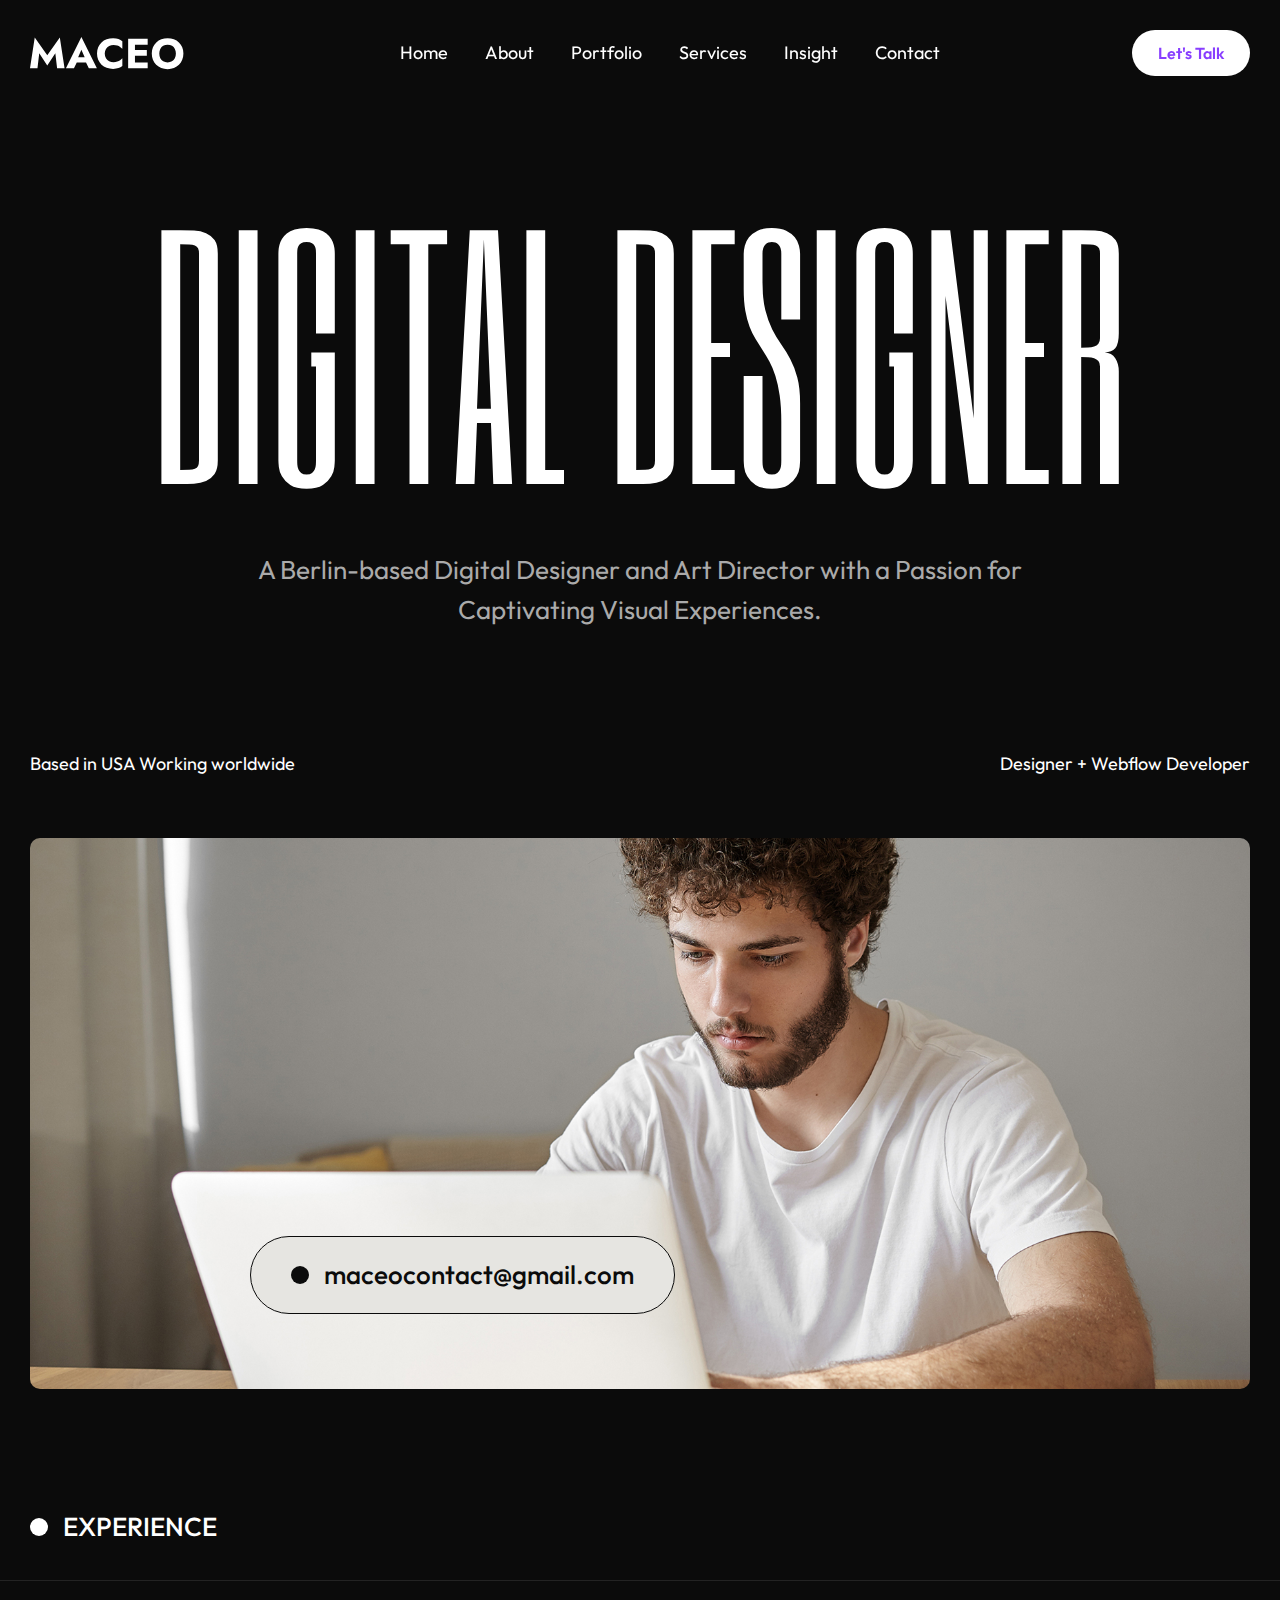
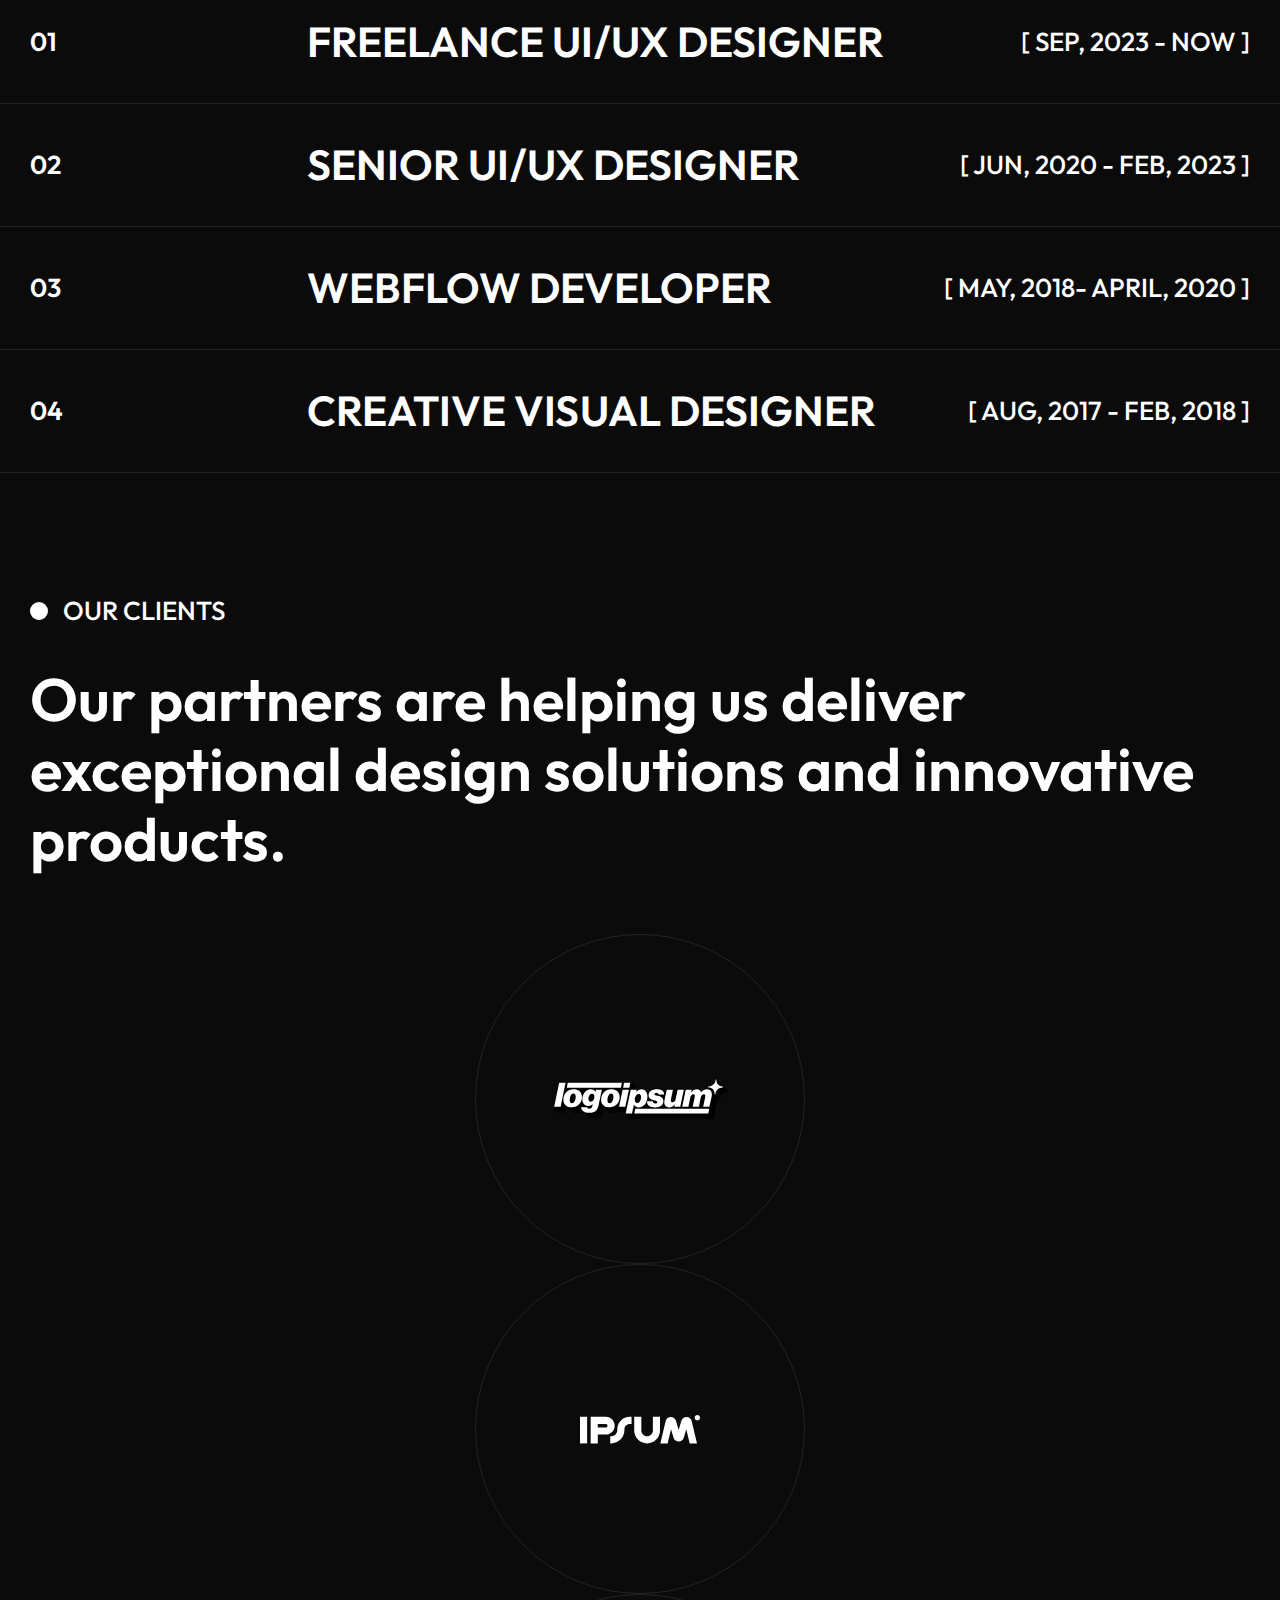
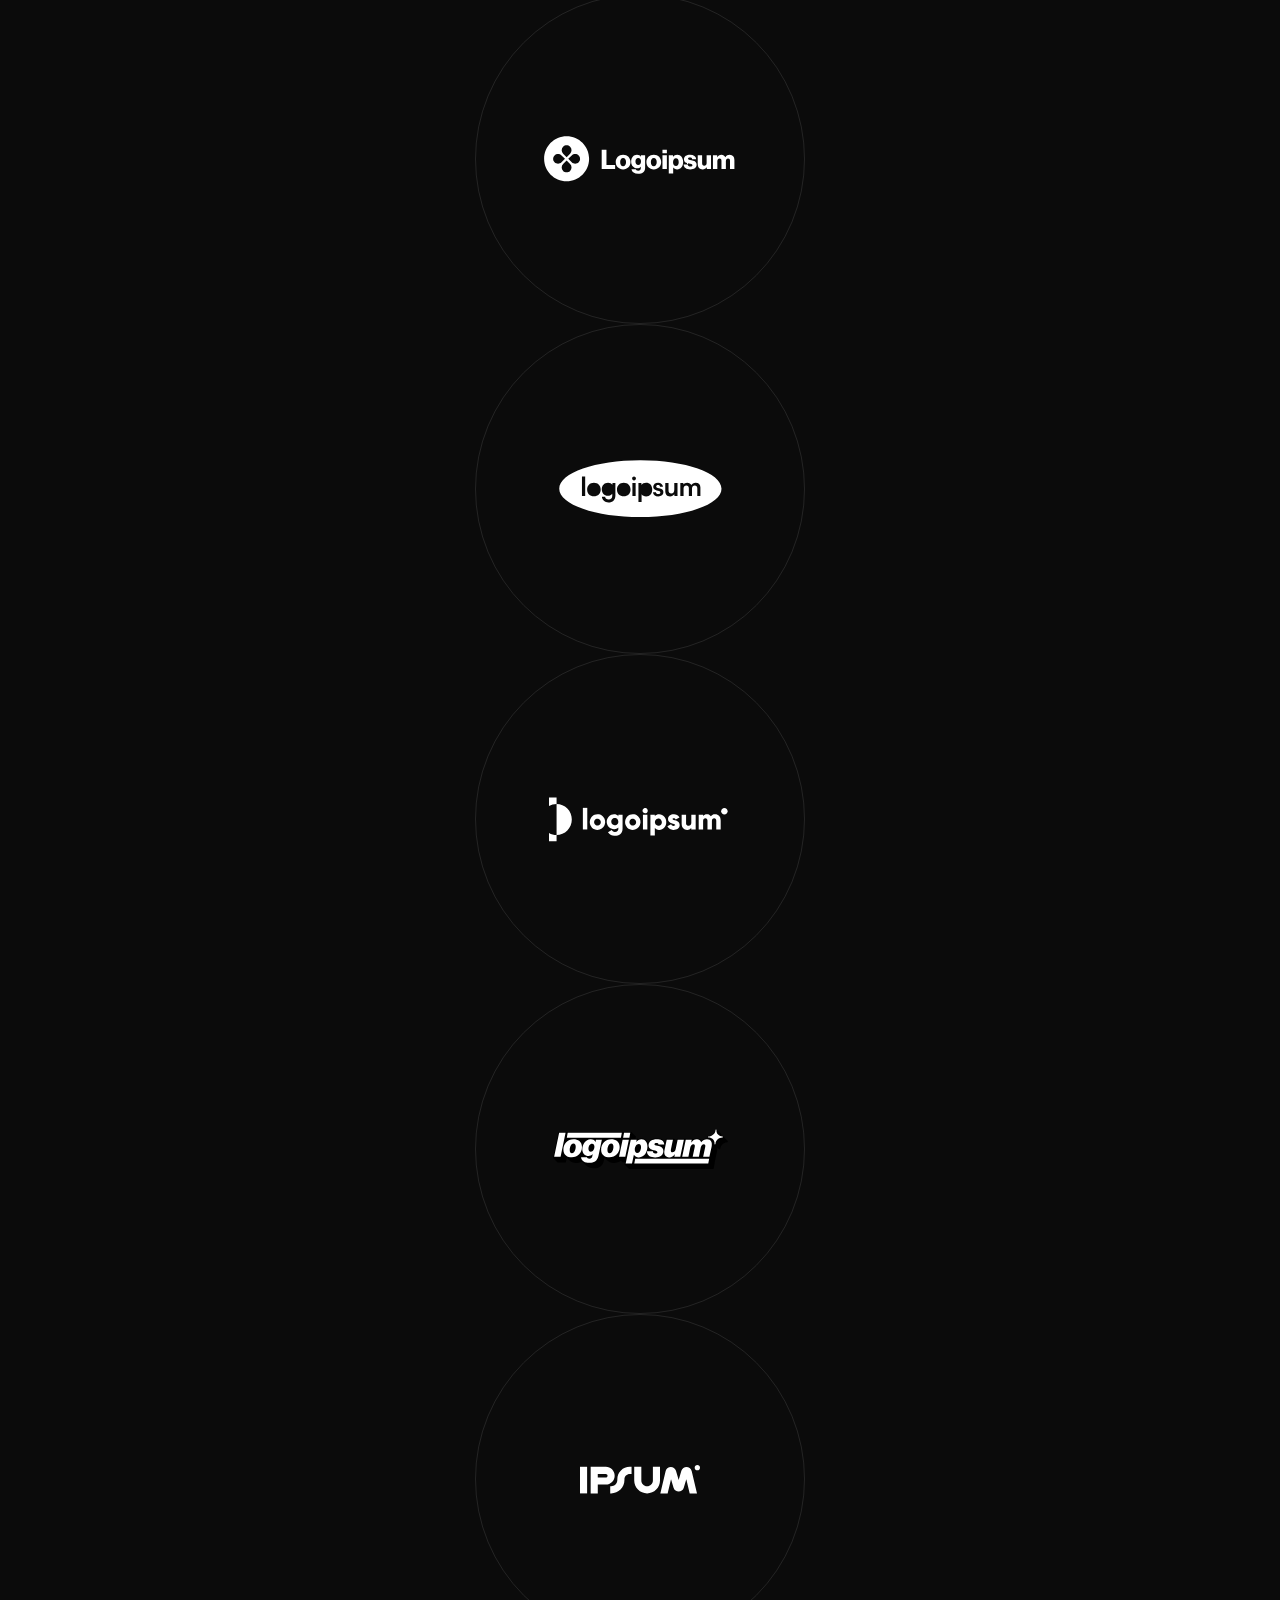
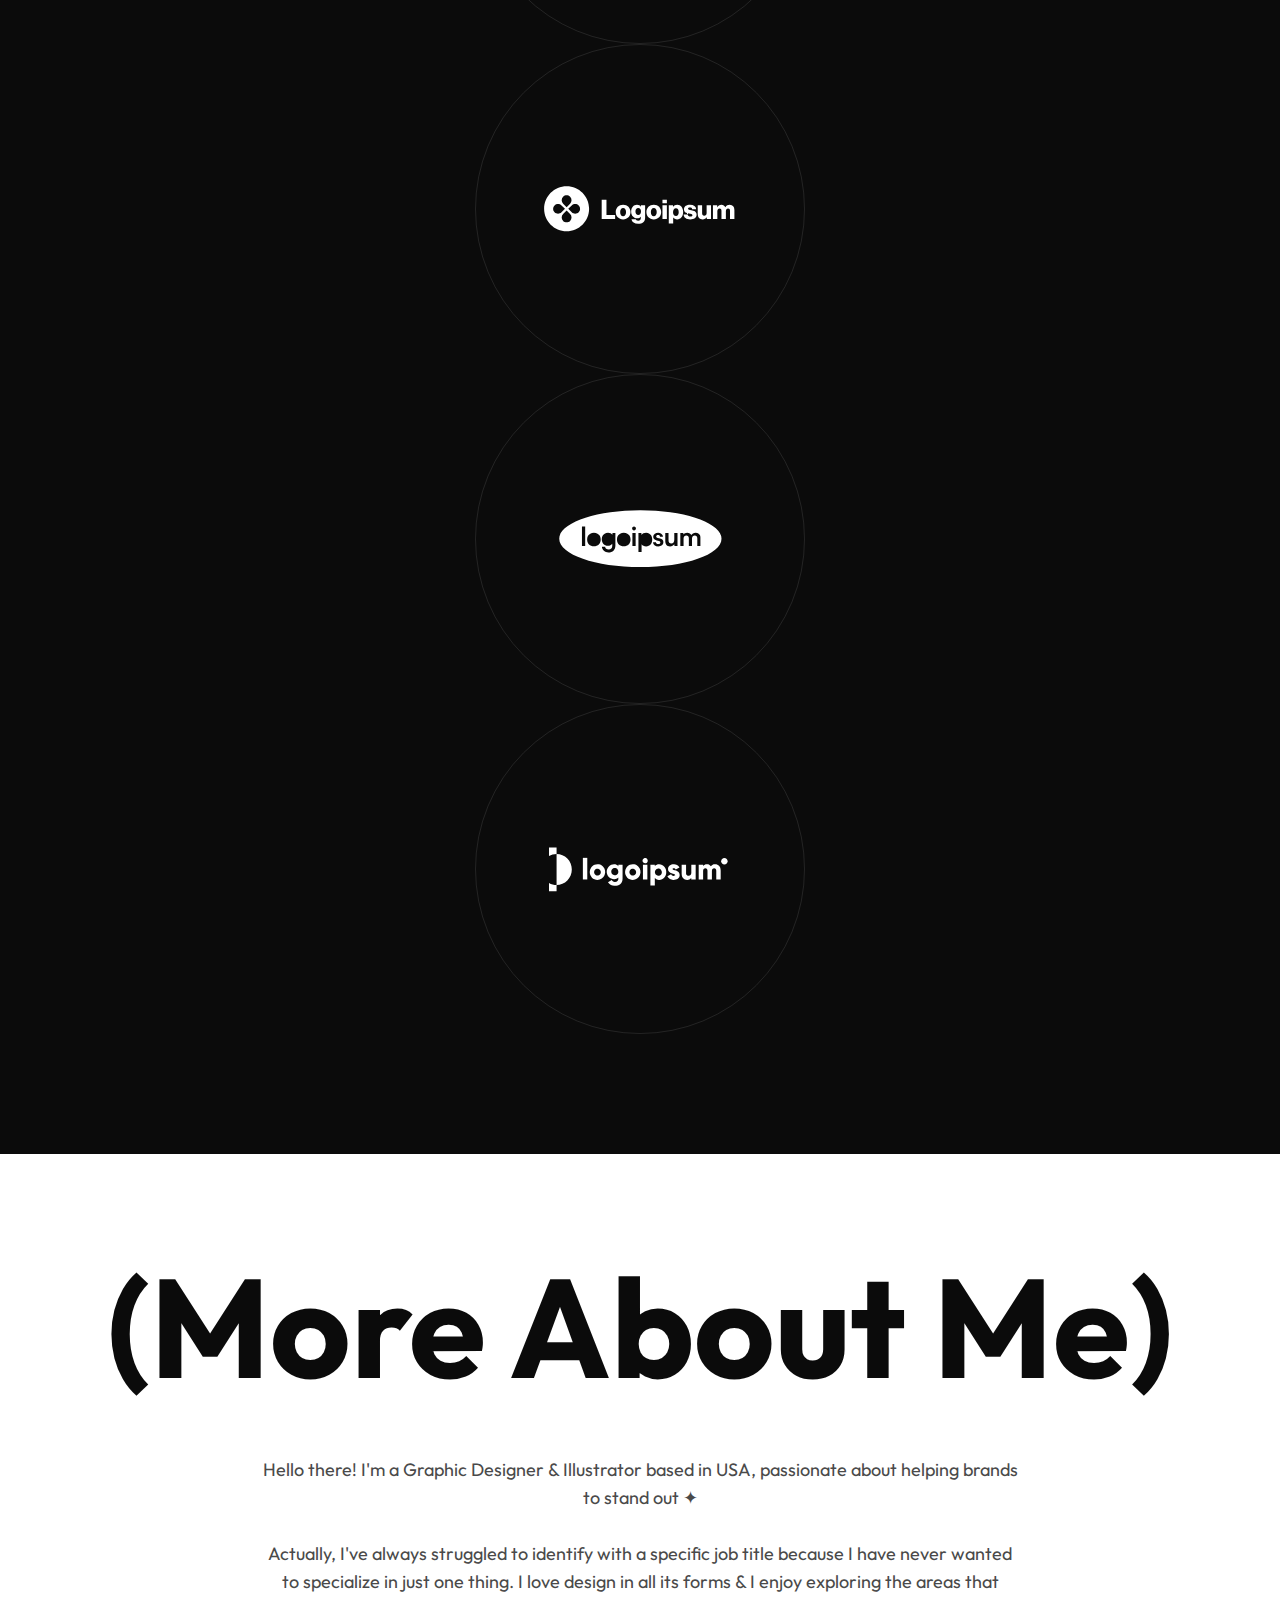
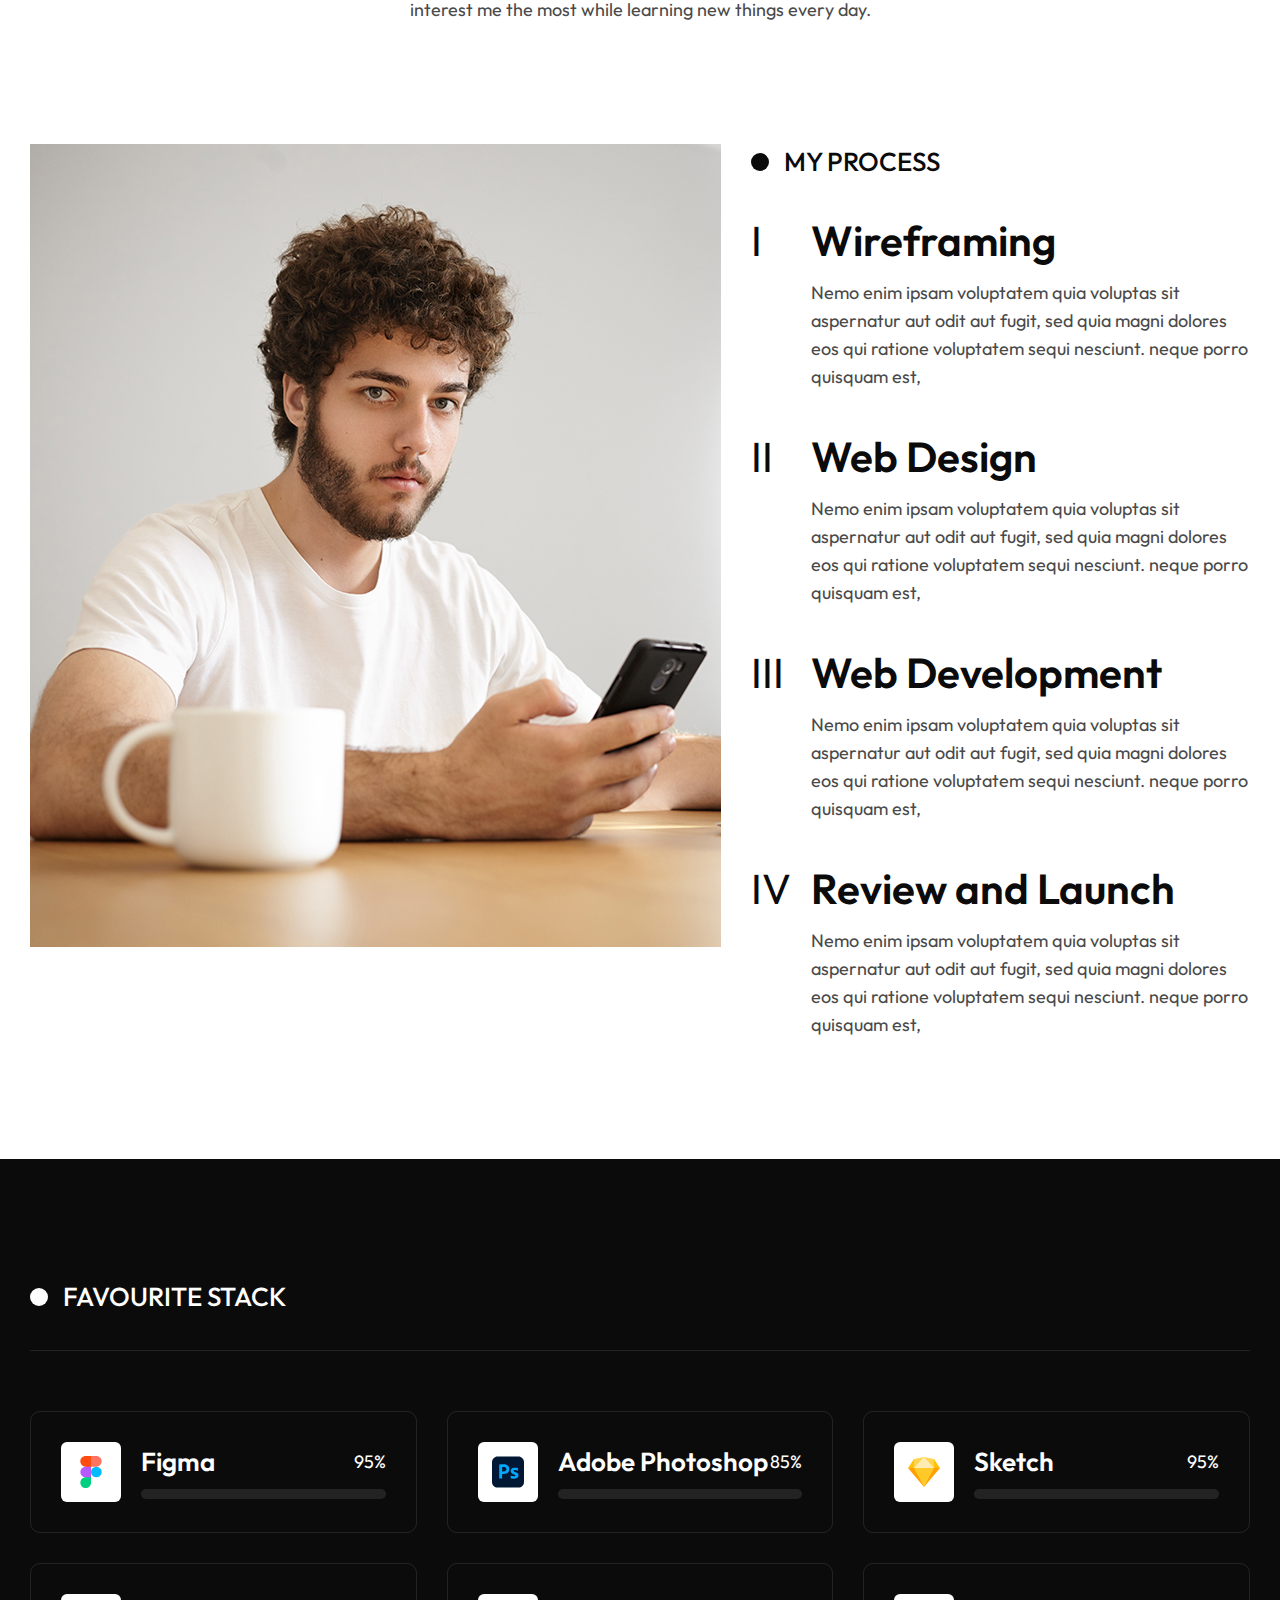
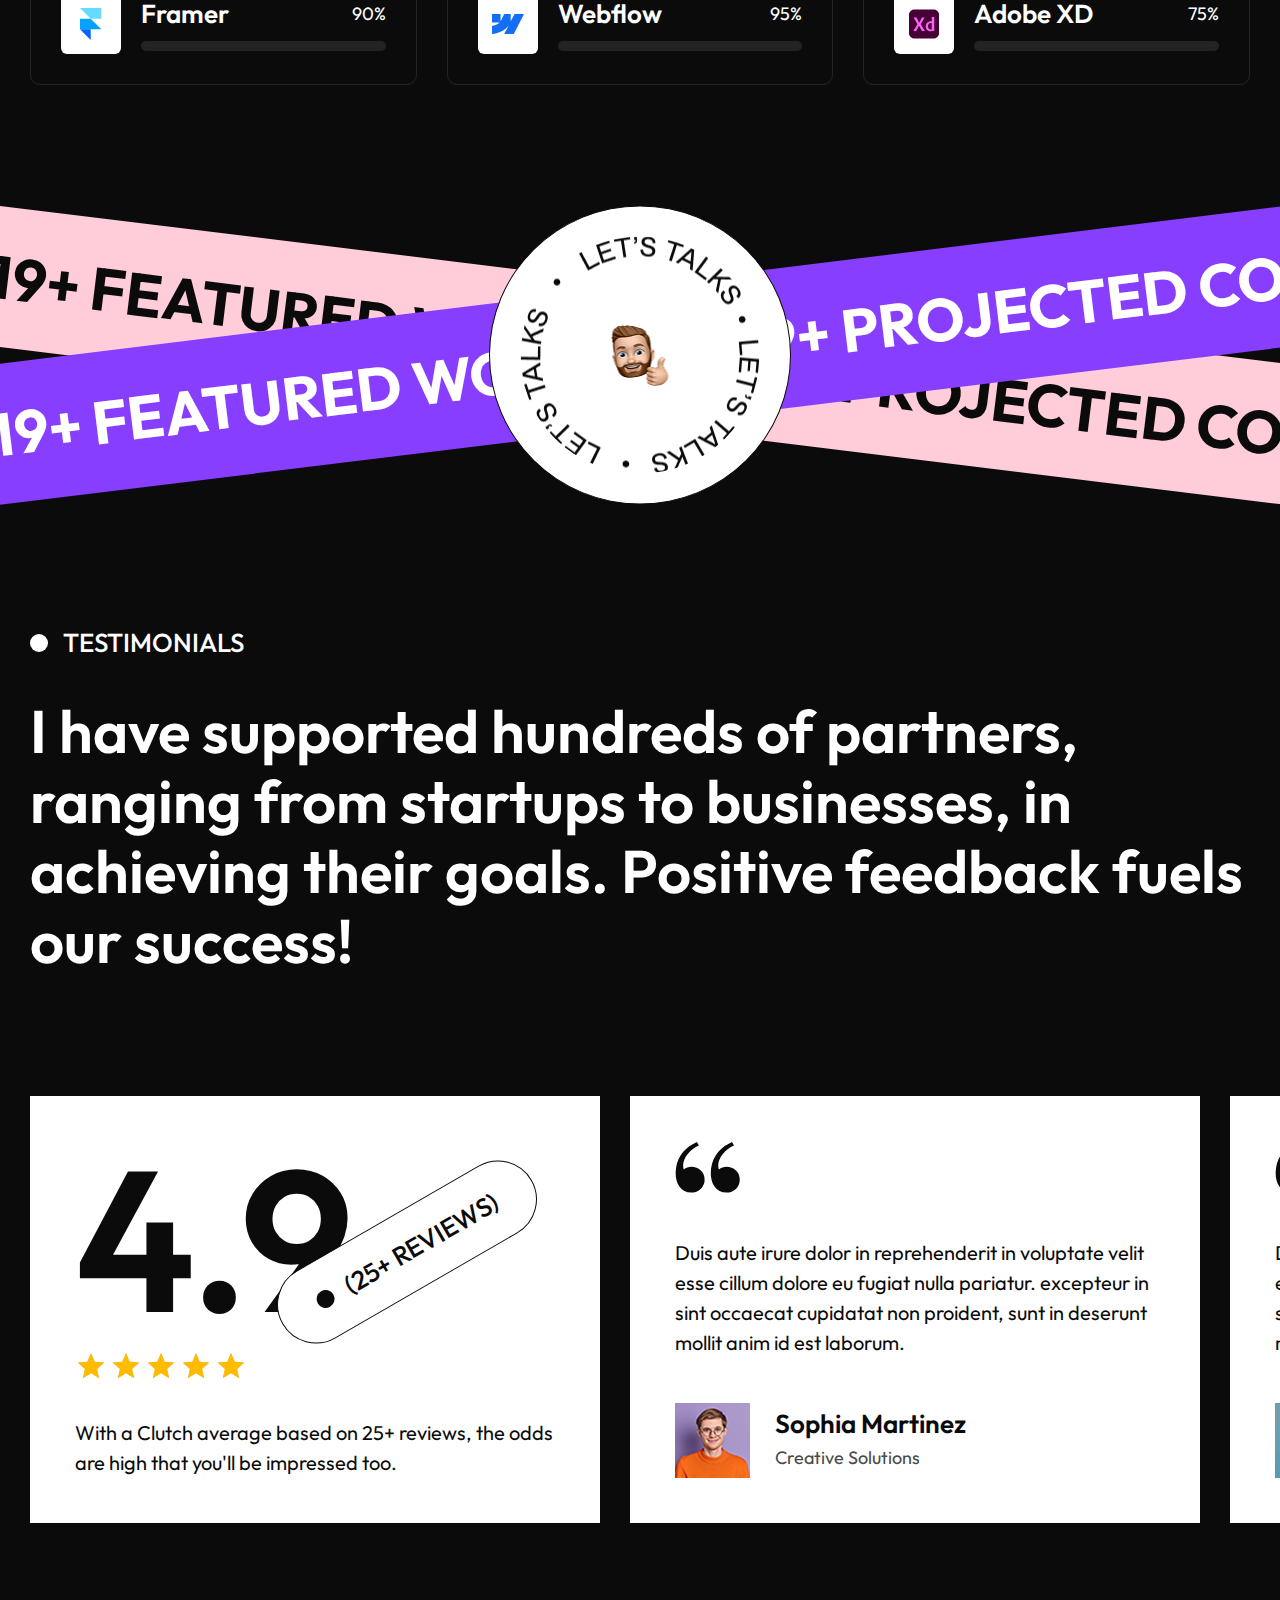
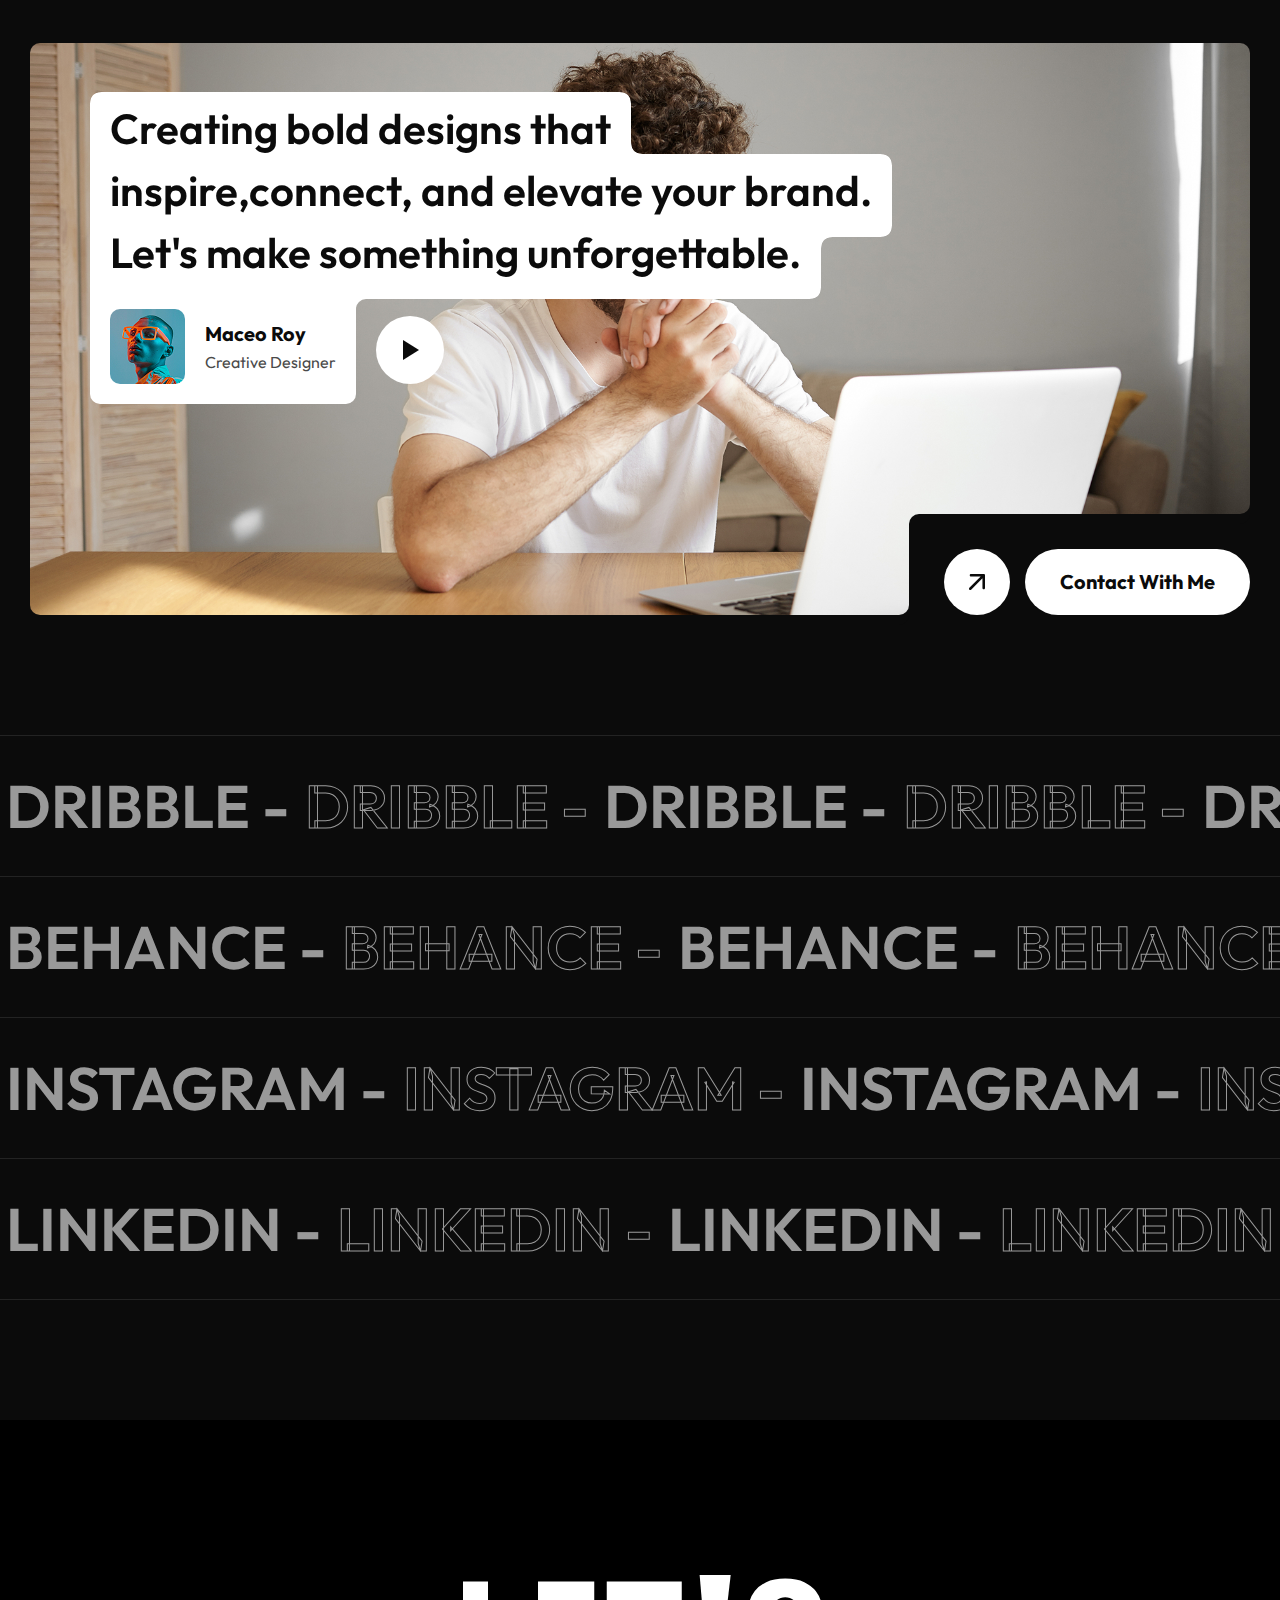
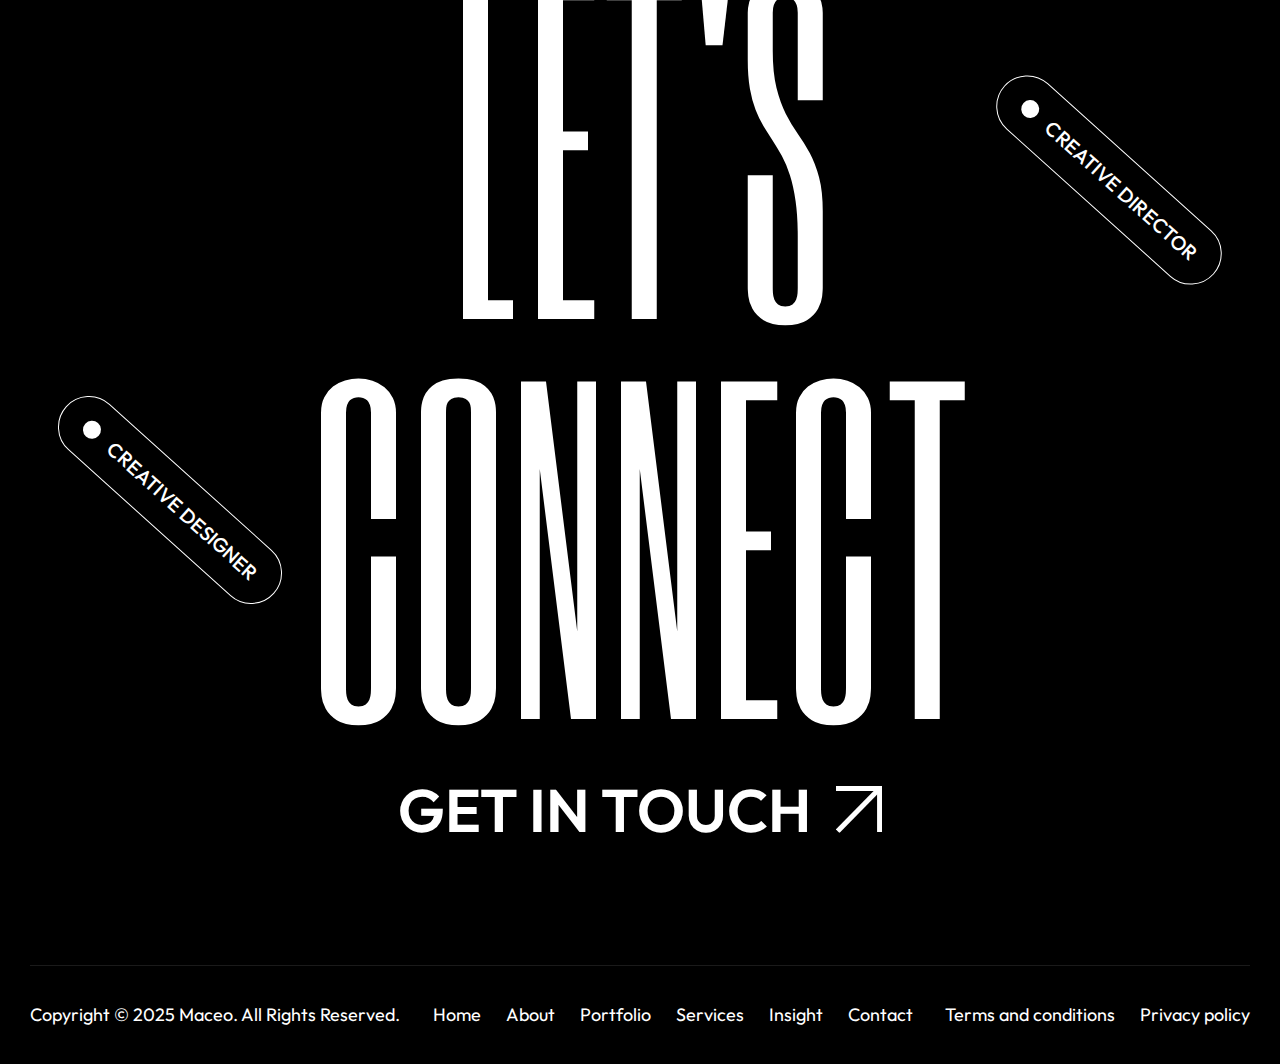
==== about.html @ ec427f1b "Initial commit" ====
<!DOCTYPE html>
<html lang="zxx">
  
<!-- Mirrored from iqbalbary.com/themes/html/maceo/about.html by HTTrack Website Copier/3.x [XR&CO'2014], Sat, 05 Apr 2025 16:02:52 GMT -->
<head>
    <!-- Metas -->
    <meta charset="utf-8">
    <meta http-equiv="X-UA-Compatible" content="IE=edge">
    <meta name="viewport" content="width=device-width, initial-scale=1, maximum-scale=1, user-scalable=0">
    <meta name="keywords" content="HTML5 Template Maceo Personal Portfolio Themeforest">
    <meta name="description" content="Maceo - Maceo Personal Portfolio Template">
    <meta name="author" content="">
    <!-- Title  -->
    <title>Maceo Personal Portfolio Template</title>
    <!-- Favicon -->
    <link rel="shortcut icon" type="image/x-icon" href="images/logo/favicon.png">
    <!-- Google Fonts -->
    <link rel="preconnect" href="https://fonts.googleapis.com/">
    <link rel="preconnect" href="https://fonts.gstatic.com/" crossorigin>
    <link href="https://fonts.googleapis.com/css2?family=Outfit:wght@100..900&amp;family=Six+Caps&amp;display=swap" rel="stylesheet">
    <!-- All CSS files -->
    <!-- bootstrap CSS -->
    <link rel="stylesheet" href="css/bootstrap.min.css">
    <!-- slick CSS -->
    <link rel="stylesheet" href="css/slick.css">
    <!-- plyr CSS -->
    <link rel="stylesheet" href="css/plyr.min.css">
    <!-- lity CSS -->
    <link rel="stylesheet" href="css/lity.min.css">
    <!-- Core Style CSS -->
    <link rel="stylesheet" href="css/style.css">
  </head>
  <body>
    <!-- Start Preloader Area -->
    <div id="loading" class="preloader">
      <div class="preloader__block">
        <span class="line line-1"></span>
        <span class="line line-2"></span>
        <span class="line line-3"></span>
        <span class="line line-4"></span>
        <span class="line line-5"></span>
        <span class="line line-6"></span>
        <span class="line line-7"></span>
        <span class="line line-8"></span>
        <span class="line line-9"></span>
        <div class="loader-text">Loading ...</div>
      </div>
    </div>
    <!-- Start Preloader Area -->
    <!-- Start Header Area -->
    <header class="header header-two">
      <div class="container-fluid">
        <div class="header__wrapper">             
          <!-- Start Logo -->
          <a class="logo" href="index-2.html">
            <img src="images/logo/logo.svg" alt="logo">
          </a>     
          <!-- End Logo -->
          <nav class="navbar navbar-expand-lg">
            <button class="navbar-toggler" type="button" aria-expanded="false" aria-label="Toggle navigation">
              <span class="navbar-toggler-icon"></span>
            </button>      
            <!-- Start Navbar -->
            <div class="navbar-collapse">
              <ul class="navbar-nav">
                <li class="menu-item">
                  <a href="index-2.html">Home</a>
                </li>
                <li class="menu-item">
                  <a href="about.html">About</a>
                </li>
                <li class="menu-item">
                  <a href="portfolio.html">Portfolio</a>
                </li>
                <li class="menu-item">
                  <a href="services.html">Services</a>
                </li>
                <li class="menu-item">
                  <a href="blog.html">Insight</a>
                </li>
                <li class="menu-item">
                  <a href="contact.html">Contact</a>
                </li>
              </ul>
            </div>
            <!-- End Navbar -->
          </nav>
          <div class="header__btn">
            <a href="contact.html" class="btn">
              <span data-text="Let's Talk">Let's Talk</span> 
            </a>
          </div>
        </div>
      </div>
    </header>
    <!-- End Header Area -->
    <!-- Start Hero Page Area -->
    <div class="hero-page text-center">
      <div class="container-fluid">
        <div class="hero-page__tittle">
          <h1><span>Digital Designer</span></h1>
        </div>
        <div class="hero-page__text">
          <p>A Berlin-based Digital Designer and Art Director with a Passion for Captivating Visual Experiences.</p>
        </div>
      </div>
    </div>
    <!-- End Hero Page Area -->
    <!-- Start About Image Area -->
    <div class="about-image">
      <div class="container-fluid">
        <div class="about-image__header">
          <p>Based in USA Working worldwide</p>
          <p>Designer + Webflow Developer</p>
        </div>
        <div class="about-image__wrapper pixels-animation">
          <img src="images/about/1.jpg" alt="Image">
          <div class="about-image__email">maceocontact@gmail.com</div>
        </div>
      </div>
    </div>
    <!-- End About Image Area -->
    <!-- Start Experience Area -->
    <div class="experience section-padding">
      <div class="container-fluid">
        <div class="section-subtitle">
          <h4>Experience</h4>
          <img src="images/arrow-line.png" alt="Arrow">
        </div>
      </div>
      <div class="experience__items">
        <div class="experience__item">
          <div class="experience__item-inner">
            <div class="experience__header">
              <span class="number">01</span>
              <h3 class="title">Freelance UI/UX Designer</h3>
              <span class="date">[ Sep, 2023 - Now ]</span>
            </div>
            <div class="experience__content">
              <p>Nemo enim ipsam voluptatem quia voluptas sit aspernatur aut odit aut fugit, sed quia consequuntur magni dolores eos qui ratione voluptatem sequi neque porro quisquam est, qui dolorem ipsum quia dolor sit amet, consectetur, adipisci velit,</p>
            </div>
          </div>
        </div>
        <div class="experience__item">
          <div class="experience__item-inner">
            <div class="experience__header">
              <span class="number">02</span>
              <h3 class="title">Senior UI/UX Designer</h3>
              <span class="date">[ Jun, 2020 - Feb, 2023 ]</span>
            </div>
            <div class="experience__content">
              <p>Nemo enim ipsam voluptatem quia voluptas sit aspernatur aut odit aut fugit, sed quia consequuntur magni dolores eos qui ratione voluptatem sequi neque porro quisquam est, qui dolorem ipsum quia dolor sit amet, consectetur, adipisci velit,</p>
            </div>
          </div>
        </div>
        <div class="experience__item">
          <div class="experience__item-inner">
            <div class="experience__header">
              <span class="number">03</span>
              <h3 class="title">WebFlow Developer</h3>
              <span class="date">[ May, 2018- April, 2020 ]</span>
            </div>
            <div class="experience__content">
              <p>Nemo enim ipsam voluptatem quia voluptas sit aspernatur aut odit aut fugit, sed quia consequuntur magni dolores eos qui ratione voluptatem sequi neque porro quisquam est, qui dolorem ipsum quia dolor sit amet, consectetur, adipisci velit,</p>
            </div>
          </div>
        </div>
        <div class="experience__item">
          <div class="experience__item-inner">
            <div class="experience__header">
              <span class="number">04</span>
              <h3 class="title">Creative Visual Designer</h3>
              <span class="date">[ Aug, 2017 - Feb, 2018 ]</span>
            </div>
            <div class="experience__content">
              <p>Nemo enim ipsam voluptatem quia voluptas sit aspernatur aut odit aut fugit, sed quia consequuntur magni dolores eos qui ratione voluptatem sequi neque porro quisquam est, qui dolorem ipsum quia dolor sit amet, consectetur, adipisci velit,</p>
            </div>
          </div>
        </div>
      </div>
      </div>
    <!-- End Experience Area -->
    <!-- Start Clients Area -->
    <div class="clients pb-120">
      <div class="container-fluid">
        <div class="section-subtitle">
          <h4>Our clients</h4>
          <img src="images/arrow-line.png" alt="Arrow">
        </div>
        <div class="section-title">
          <h2 class="text-fill">Our partners are helping us deliver exceptional design solutions and innovative products.</h2>
        </div>
        <div class="clients__info">
          <div class="clients__carousel">
            <div class="clients__logo">
              <img src="images/clients/1.svg" alt="Logo">
            </div>
            <div class="clients__logo">
              <img src="images/clients/2.svg" alt="Logo">
            </div>
            <div class="clients__logo">
              <img src="images/clients/3.svg" alt="Logo">
            </div>
            <div class="clients__logo">
              <img src="images/clients/4.svg" alt="Logo">
            </div>
            <div class="clients__logo">
              <img src="images/clients/5.svg" alt="Logo">
            </div>
            <div class="clients__logo">
              <img src="images/clients/1.svg" alt="Logo">
            </div>
            <div class="clients__logo">
              <img src="images/clients/2.svg" alt="Logo">
            </div>
            <div class="clients__logo">
              <img src="images/clients/3.svg" alt="Logo">
            </div>
            <div class="clients__logo">
              <img src="images/clients/4.svg" alt="Logo">
            </div>
            <div class="clients__logo">
              <img src="images/clients/5.svg" alt="Logo">
            </div>
          </div>
        </div>
      </div>
    </div>
    <!-- End Clients Area -->
    <!-- Start More About Me Area -->
    <div class="more-about-me section-padding">
      <div class="container-fluid">
        <div class="section-heading">
          <h2 class="text-fill">(More About Me)</h2>
        </div>
        <div class="more-about-me__text">
          <p>Hello there! I'm a Graphic Designer & Illustrator based in USA, passionate about helping brands to stand out ✦ <br> <br> Actually, I've always struggled to identify with a specific job title because I have never wanted to specialize in just one thing. I love design in all its forms & I enjoy exploring the areas that interest me the most while learning new things every day.</p>
        </div>
        <div class="more-about-me__info pt-120">
          <div class="more-about-me__thumbnail">
            <img src="images/about/2.jpg" alt="Thumbnail">
          </div>
          <div class="more-about-me__content">
            <div class="section-subtitle">
              <h4>My Process</h4>
              <img src="images/arrow-line-black.png" alt="Arrow">
            </div>
            <div class="more-about-me__lists">
              <div class="more-about-me__list">
                <div class="more-about-me__list-number">I</div>
                <div class="more-about-me__list-content">
                  <h3>Wireframing</h3>
                  <p>Nemo enim ipsam voluptatem quia voluptas sit aspernatur aut odit aut fugit, sed quia magni dolores eos qui ratione voluptatem sequi nesciunt. neque porro quisquam est,</p>
                </div>
              </div>
              <div class="more-about-me__list">
                <div class="more-about-me__list-number">II</div>
                <div class="more-about-me__list-content">
                  <h3>Web Design</h3>
                  <p>Nemo enim ipsam voluptatem quia voluptas sit aspernatur aut odit aut fugit, sed quia magni dolores eos qui ratione voluptatem sequi nesciunt. neque porro quisquam est,</p>
                </div>
              </div>
              <div class="more-about-me__list">
                <div class="more-about-me__list-number">III</div>
                <div class="more-about-me__list-content">
                  <h3>Web Development</h3>
                  <p>Nemo enim ipsam voluptatem quia voluptas sit aspernatur aut odit aut fugit, sed quia magni dolores eos qui ratione voluptatem sequi nesciunt. neque porro quisquam est,</p>
                </div>
              </div>
              <div class="more-about-me__list">
                <div class="more-about-me__list-number">IV</div>
                <div class="more-about-me__list-content">
                  <h3>Review and Launch</h3>
                  <p>Nemo enim ipsam voluptatem quia voluptas sit aspernatur aut odit aut fugit, sed quia magni dolores eos qui ratione voluptatem sequi nesciunt. neque porro quisquam est,</p>
                </div>
              </div>
            </div> 
          </div>
        </div>
      </div>
    </div>
    <!-- End More About Me Area -->
    <!-- Start Stack Area -->
    <div class="stack section-padding">
      <div class="container-fluid">
        <div class="section-subtitle">
          <h4>Favourite Stack</h4>
          <img src="images/arrow-line.png" alt="Arrow">
        </div>
        <div class="stack__items">
          <div class="stack__item">
            <div class="stack__item-icon">
              <img src="images/about/figma.svg" alt="Figma">
            </div>
            <div class="stack__item-content">
              <div class="stack__item-header">
                <h3>Figma</h3>
                <span>95%</span>
              </div>
              <div class="stack__item-fillwrap">
                <span class="fill"></span>
              </div>
            </div>
          </div>
          <div class="stack__item">
            <div class="stack__item-icon">
              <img src="images/about/photoshop.svg" alt="Adobe Photoshop">
            </div>
            <div class="stack__item-content">
              <div class="stack__item-header">
                <h3>Adobe Photoshop</h3>
                <span>85%</span>
              </div>
              <div class="stack__item-fillwrap">
                <span class="fill"></span>
              </div>
            </div>
          </div>
          <div class="stack__item">
            <div class="stack__item-icon">
              <img src="images/about/sketch.svg" alt="Sketch">
            </div>
            <div class="stack__item-content">
              <div class="stack__item-header">
                <h3>Sketch</h3>
                <span>95%</span>
              </div>
              <div class="stack__item-fillwrap">
                <span class="fill"></span>
              </div>
            </div>
          </div>
          <div class="stack__item">
            <div class="stack__item-icon">
              <img src="images/about/framer.svg" alt="Framer">
            </div>
            <div class="stack__item-content">
              <div class="stack__item-header">
                <h3>Framer</h3>
                <span>90%</span>
              </div>
              <div class="stack__item-fillwrap">
                <span class="fill"></span>
              </div>
            </div>
          </div>
          <div class="stack__item">
            <div class="stack__item-icon">
              <img src="images/about/webflow.svg" alt="Webflow">
            </div>
            <div class="stack__item-content">
              <div class="stack__item-header">
                <h3>Webflow</h3>
                <span>95%</span>
              </div>
              <div class="stack__item-fillwrap">
                <span class="fill"></span>
              </div>
            </div>
          </div>
          <div class="stack__item">
            <div class="stack__item-icon">
              <img src="images/about/xd.svg" alt="Adobe XD">
            </div>
            <div class="stack__item-content">
              <div class="stack__item-header">
                <h3>Adobe XD</h3>
                <span>75%</span>
              </div>
              <div class="stack__item-fillwrap">
                <span class="fill"></span>
              </div>
            </div>
          </div>
        </div>
      </div>
    </div>
    <!-- End Stack Area -->
    <!-- Start Feature Work Area -->
    <div class="feature-work__full">
      <div class="feature-work__wrapper">
        <div class="feature-work">
          <div class="feature-work__ticker">
            <div class="feature-work__items">
              <div class="feature-work__item">19+ Featured Work 
                <svg width="26" height="26" viewBox="0 0 26 26" fill="none" xmlns="http://www.w3.org/2000/svg"><circle cx="12.6817" cy="13.3918" r="12.5" transform="rotate(-7 12.6817 13.3918)" fill="white"/></svg>
              </div>
              <div class="feature-work__item">149+ Projected completed
                <svg width="26" height="26" viewBox="0 0 26 26" fill="none" xmlns="http://www.w3.org/2000/svg"><circle cx="12.6817" cy="13.3918" r="12.5" transform="rotate(-7 12.6817 13.3918)" fill="white"/></svg>
              </div>
              <div class="feature-work__item">12+ Years of experience
                <svg width="26" height="26" viewBox="0 0 26 26" fill="none" xmlns="http://www.w3.org/2000/svg"><circle cx="12.6817" cy="13.3918" r="12.5" transform="rotate(-7 12.6817 13.3918)" fill="white"/></svg>
              </div>
            </div>
            <div class="feature-work__items">
              <div class="feature-work__item">19+ Featured Work 
                <svg width="26" height="26" viewBox="0 0 26 26" fill="none" xmlns="http://www.w3.org/2000/svg"><circle cx="12.6817" cy="13.3918" r="12.5" transform="rotate(-7 12.6817 13.3918)" fill="white"/></svg>
              </div>
              <div class="feature-work__item">149+ Projected completed
                <svg width="26" height="26" viewBox="0 0 26 26" fill="none" xmlns="http://www.w3.org/2000/svg"><circle cx="12.6817" cy="13.3918" r="12.5" transform="rotate(-7 12.6817 13.3918)" fill="white"/></svg>
              </div>
              <div class="feature-work__item">12+ Years of experience
                <svg width="26" height="26" viewBox="0 0 26 26" fill="none" xmlns="http://www.w3.org/2000/svg"><circle cx="12.6817" cy="13.3918" r="12.5" transform="rotate(-7 12.6817 13.3918)" fill="white"/></svg>
              </div>
            </div>
          </div>
        </div>
        <div class="feature-work">
          <div class="feature-work__ticker">
            <div class="feature-work__items">
              <div class="feature-work__item">19+ Featured Work 
                <svg width="26" height="26" viewBox="0 0 26 26" fill="none" xmlns="http://www.w3.org/2000/svg"><circle cx="12.6817" cy="13.3918" r="12.5" transform="rotate(-7 12.6817 13.3918)" fill="white"/></svg>
              </div>
              <div class="feature-work__item">149+ Projected completed
                <svg width="26" height="26" viewBox="0 0 26 26" fill="none" xmlns="http://www.w3.org/2000/svg"><circle cx="12.6817" cy="13.3918" r="12.5" transform="rotate(-7 12.6817 13.3918)" fill="white"/></svg>
              </div>
              <div class="feature-work__item">12+ Years of experience
                <svg width="26" height="26" viewBox="0 0 26 26" fill="none" xmlns="http://www.w3.org/2000/svg"><circle cx="12.6817" cy="13.3918" r="12.5" transform="rotate(-7 12.6817 13.3918)" fill="white"/></svg>
              </div>
            </div>
            <div class="feature-work__items">
              <div class="feature-work__item">19+ Featured Work 
                <svg width="26" height="26" viewBox="0 0 26 26" fill="none" xmlns="http://www.w3.org/2000/svg"><circle cx="12.6817" cy="13.3918" r="12.5" transform="rotate(-7 12.6817 13.3918)" fill="white"/></svg>
              </div>
              <div class="feature-work__item">149+ Projected completed
                <svg width="26" height="26" viewBox="0 0 26 26" fill="none" xmlns="http://www.w3.org/2000/svg"><circle cx="12.6817" cy="13.3918" r="12.5" transform="rotate(-7 12.6817 13.3918)" fill="white"/></svg>
              </div>
              <div class="feature-work__item">12+ Years of experience
                <svg width="26" height="26" viewBox="0 0 26 26" fill="none" xmlns="http://www.w3.org/2000/svg"><circle cx="12.6817" cy="13.3918" r="12.5" transform="rotate(-7 12.6817 13.3918)" fill="white"/></svg>
              </div>
            </div>
          </div>
        </div>
      </div>
      <div class="image-full__circle">
        <a href="contact.html">          
          <img class="image-circle" src="images/circle-text.jpg" alt="Circle">
          <img class="image-avatar" src="images/avatar.png" alt="Avatar">
        </a>
      </div>
    </div>
    <!-- End Feature Work Area -->
    <!-- Start Testimonial Area -->
    <div class="testimonial section-padding">
      <div class="container-fluid">
        <div class="section-subtitle">
          <h4>Testimonials</h4>
          <img src="images/arrow-line.png" alt="Arrow">
        </div>
        <div class="section-title">
          <h2 class="text-fill">I have supported hundreds of partners, ranging from startups to businesses, in achieving their goals. Positive feedback fuels our success!</h2>
        </div>
        <div class="testimonial__block pt-120">
          <div class="testimonial__items">
            <!-- Start Single Item -->
            <div class="testimonial__item">
              <div class="testimonial__contents">
                <div class="testimonial__rating-number">4.9
                  <div class="testimonial__review-count">(25+ reviews)</div>
                </div>                
                <div class="testimonial__rating">
                  <div class="testimonial__rating-icon">
                    <svg class="testimonial__rating-icon-fill" width="172" height="33" viewBox="0 0 172 33" fill="none" xmlns="http://www.w3.org/2000/svg">
                      <path d="M7.76675 28.2806L9.93341 18.9139L2.66675 12.6139L12.2667 11.7806L16.0001 2.94727L19.7334 11.7806L29.3334 12.6139L22.0667 18.9139L24.2334 28.2806L16.0001 23.3139L7.76675 28.2806Z" fill="#FFBB00"/>
                      <path d="M42.7667 28.2806L44.9334 18.9139L37.6667 12.6139L47.2667 11.7806L51.0001 2.94727L54.7334 11.7806L64.3334 12.6139L57.0667 18.9139L59.2334 28.2806L51.0001 23.3139L42.7667 28.2806Z" fill="#FFBB00"/>
                      <path d="M77.7667 28.2806L79.9334 18.9139L72.6667 12.6139L82.2667 11.7806L86.0001 2.94727L89.7334 11.7806L99.3334 12.6139L92.0667 18.9139L94.2334 28.2806L86.0001 23.3139L77.7667 28.2806Z" fill="#FFBB00"/>
                      <path d="M112.767 28.2806L114.933 18.9139L107.667 12.6139L117.267 11.7806L121 2.94727L124.733 11.7806L134.333 12.6139L127.067 18.9139L129.233 28.2806L121 23.3139L112.767 28.2806Z" fill="#FFBB00"/>
                      <path d="M147.767 28.2806L149.933 18.9139L142.667 12.6139L152.267 11.7806L156 2.94727L159.733 11.7806L169.333 12.6139L162.067 18.9139L164.233 28.2806L156 23.3139L147.767 28.2806Z" fill="#FFBB00"/>
                    </svg>
                    <div class="testimonial__rating-icon-active" style="width:100%">
                      <div class="testimonial__rating-icon-active-width">
                        <svg class="testimonial__rating-icon-fill-active" width="172" height="33" viewBox="0 0 172 33" fill="none" xmlns="http://www.w3.org/2000/svg">
                          <path d="M7.76675 28.2806L9.93341 18.9139L2.66675 12.6139L12.2667 11.7806L16.0001 2.94727L19.7334 11.7806L29.3334 12.6139L22.0667 18.9139L24.2334 28.2806L16.0001 23.3139L7.76675 28.2806Z" fill="#FFBB00"/>
                          <path d="M42.7667 28.2806L44.9334 18.9139L37.6667 12.6139L47.2667 11.7806L51.0001 2.94727L54.7334 11.7806L64.3334 12.6139L57.0667 18.9139L59.2334 28.2806L51.0001 23.3139L42.7667 28.2806Z" fill="#FFBB00"/>
                          <path d="M77.7667 28.2806L79.9334 18.9139L72.6667 12.6139L82.2667 11.7806L86.0001 2.94727L89.7334 11.7806L99.3334 12.6139L92.0667 18.9139L94.2334 28.2806L86.0001 23.3139L77.7667 28.2806Z" fill="#FFBB00"/>
                          <path d="M112.767 28.2806L114.933 18.9139L107.667 12.6139L117.267 11.7806L121 2.94727L124.733 11.7806L134.333 12.6139L127.067 18.9139L129.233 28.2806L121 23.3139L112.767 28.2806Z" fill="#FFBB00"/>
                          <path d="M147.767 28.2806L149.933 18.9139L142.667 12.6139L152.267 11.7806L156 2.94727L159.733 11.7806L169.333 12.6139L162.067 18.9139L164.233 28.2806L156 23.3139L147.767 28.2806Z" fill="#FFBB00"/>
                        </svg>
                      </div>
                    </div>
                  </div>                
                </div>
                <div class="testimonial__content">
                  <p>With a Clutch average based on 25+ reviews, the odds are high that you'll be impressed too.</p>
                </div>
              </div>
            </div>
            <!-- End Single Item -->
            <!-- Start Single Item -->
            <div class="testimonial__item testimonial__item-two">
              <div class="testimonial__contents">                
                <div class="testimonial__quote-icon">
                  <img src="images/testimonial/quote.svg" alt="Quote">
                </div>
                <div class="testimonial__content">
                  <p>Duis aute irure dolor in reprehenderit in voluptate velit esse cillum dolore eu fugiat nulla pariatur. excepteur in sint occaecat cupidatat non proident, sunt in deserunt mollit anim id est laborum.</p>
                </div>
                <div class="testimonial__reviewer">
                  <div class="testimonial__reviewer-avatar">
                    <img src="images/testimonial/1.jpg" alt="Avatar">
                  </div>
                  <div class="testimonial__reviewer-content">
                    <h4>Sophia Martinez</h4>
                    <span>Creative Solutions</span>
                  </div>
                </div>
              </div>
            </div>
            <!-- End Single Item -->
            <!-- Start Single Item -->
            <div class="testimonial__item testimonial__item-two">
              <div class="testimonial__contents">                
                <div class="testimonial__quote-icon">
                  <img src="images/testimonial/quote.svg" alt="Quote">
                </div>
                <div class="testimonial__content">
                  <p>Duis aute irure dolor in reprehenderit in voluptate velit esse cillum dolore eu fugiat nulla pariatur. excepteur in sint occaecat cupidatat non proident, sunt in deserunt mollit anim id est laborum.</p>
                </div>
                <div class="testimonial__reviewer">
                  <div class="testimonial__reviewer-avatar">
                    <img src="images/testimonial/2.jpg" alt="Avatar">
                  </div>
                  <div class="testimonial__reviewer-content">
                    <h4>Nicolas Jhone</h4>
                    <span>Creative Solutions</span>
                  </div>
                </div>
              </div>
            </div>
            <!-- End Single Item -->
            <!-- Start Single Item -->
            <div class="testimonial__item testimonial__item-two">
              <div class="testimonial__contents">                
                <div class="testimonial__quote-icon">
                  <img src="images/testimonial/quote.svg" alt="Quote">
                </div>
                <div class="testimonial__content">
                  <p>Duis aute irure dolor in reprehenderit in voluptate velit esse cillum dolore eu fugiat nulla pariatur. excepteur in sint occaecat cupidatat non proident, sunt in deserunt mollit anim id est laborum.</p>
                </div>
                <div class="testimonial__reviewer">
                  <div class="testimonial__reviewer-avatar">
                    <img src="images/testimonial/3.jpg" alt="Avatar">
                  </div>
                  <div class="testimonial__reviewer-content">
                    <h4>Liam Sterling</h4>
                    <span>Web Developer</span>
                  </div>
                </div>
              </div>
            </div>
            <!-- End Single Item -->
            <!-- Start Single Item -->
            <div class="testimonial__item testimonial__item-two">
              <div class="testimonial__contents">                
                <div class="testimonial__quote-icon">
                  <img src="images/testimonial/quote.svg" alt="Quote">
                </div>
                <div class="testimonial__content">
                  <p>Duis aute irure dolor in reprehenderit in voluptate velit esse cillum dolore eu fugiat nulla pariatur. excepteur in sint occaecat cupidatat non proident, sunt in deserunt mollit anim id est laborum.</p>
                </div>
                <div class="testimonial__reviewer">
                  <div class="testimonial__reviewer-avatar">
                    <img src="images/testimonial/4.jpg" alt="Avatar">
                  </div>
                  <div class="testimonial__reviewer-content">
                    <h4>Weston Reed</h4>
                    <span>Creative Solutions</span>
                  </div>
                </div>
              </div>
            </div>
            <!-- End Single Item -->
          </div>
        </div>
      </div>
    </div>
    <!-- End Testimonial Area -->
    <!-- Start More About Area -->
    <div class="more-about">
      <div class="container-fluid">
        <div class="more-about__wrapper">
          <img src="images/more-about/1.jpg" alt="Thumbnail">
          <div class="more-about__content-block">
            <div class="more-about__content">
              <h3>
                <span>Creating bold designs that</span> <br>
                <span>inspire,connect, and elevate your brand.</span> <br>
                <span>Let's make something unforgettable.</span>
              </h3>
              <svg width="0" height="0" class="absolute" color-interpolation-filters="sRGB" style=" display: block;">
                <defs><filter id="goo"><feGaussianBlur in="SourceGraphic" stdDeviation="6" result="blur"></feGaussianBlur><feColorMatrix in="blur" values="1 0 0 0 0  0 1 0 0 0  0 0 1 0 0  0 0 0 19 -9" result="goo"></feColorMatrix><feComposite in="SourceGraphic" in2="goo" operator="atop"></feComposite></filter></defs>
               </svg>
              <div class="more-about__author-video">
                <div class="more-about__author">
                  <div class="more-about__author-avatar">
                    <img src="images/testimonial/2.jpg" alt="Avatar">
                  </div>
                  <div class="more-about__author-content">
                    <h4>Maceo Roy</h4>
                    <span>Creative Designer</span>
                  </div>
                </div>
                <div class="more-about__video">
                  <a href="https://www.youtube.com/watch?v=Riz8G9Y4kWQ" data-lity></a>                  
                </div>
              </div>
            </div>
          </div>
          <div class="more-about__btn">
            <a href="contact.html" class="btn btn__full">
              <span class="icon d-inline-flex align-items-center justify-content-center">
                <svg width="16" height="16" viewBox="0 0 16 16" fill="none" xmlns="http://www.w3.org/2000/svg">
                  <path d="M13.4553 4.32604V13.996C13.4553 14.3565 13.5774 14.6589 13.8217 14.9032C14.066 15.1475 14.368 15.2692 14.7276 15.2684C15.0873 15.2675 15.3893 15.1454 15.6336 14.9019C15.8779 14.6585 16 14.3565 16 13.996V1.27237C16 0.911862 15.8779 0.609887 15.6336 0.366441C15.3893 0.122995 15.0873 0.000848244 14.7276 0H2.00398C1.64347 0 1.34108 0.122147 1.09678 0.366441C0.852488 0.610736 0.730763 0.91271 0.731611 1.27237C0.73246 1.63202 0.854608 1.93442 1.09805 2.17956C1.3415 2.4247 1.64347 2.54643 2.00398 2.54473H11.674L0.349903 13.8688C0.116636 14.1021 9.53674e-07 14.3989 9.53674e-07 14.7594C9.53674e-07 15.1199 0.116636 15.4168 0.349903 15.6501C0.58317 15.8834 0.880054 16 1.24056 16C1.60106 16 1.89795 15.8834 2.13121 15.6501L13.4553 4.32604Z" fill="#0B0B0B"></path>
                </svg>                                    
              </span>
              <div class="btn__full-inner d-flex align-items-center position-relative">
                <span>
                  <span data-title="Contact With Me">
                    <span>Contact With Me</span>
                  </span>
                </span>
              </div>
            </a>
          </div>
        </div>
      </div>
    </div>
    <!-- End More About Area -->
    <!-- Start Social Link Area -->
    <div class="social-links section-padding">
      <div class="social-link">
        <div class="social-link__ticker">
          <div class="social-link__items">
            <a href="https://dribbble.com/" target="_blank" rel="noopener noreferrer">Dribble -</a>
            <a href="https://dribbble.com/" target="_blank" rel="noopener noreferrer">Dribble -</a>
            <a href="https://dribbble.com/" target="_blank" rel="noopener noreferrer">Dribble -</a>
            <a href="https://dribbble.com/" target="_blank" rel="noopener noreferrer">Dribble -</a>
            <a href="https://dribbble.com/" target="_blank" rel="noopener noreferrer">Dribble -</a>
            <a href="https://dribbble.com/" target="_blank" rel="noopener noreferrer">Dribble -</a>
          </div>
          <div class="social-link__items">
            <a href="https://dribbble.com/" target="_blank" rel="noopener noreferrer">Dribble -</a>
            <a href="https://dribbble.com/" target="_blank" rel="noopener noreferrer">Dribble -</a>
            <a href="https://dribbble.com/" target="_blank" rel="noopener noreferrer">Dribble -</a>
            <a href="https://dribbble.com/" target="_blank" rel="noopener noreferrer">Dribble -</a>
            <a href="https://dribbble.com/" target="_blank" rel="noopener noreferrer">Dribble -</a>
            <a href="https://dribbble.com/" target="_blank" rel="noopener noreferrer">Dribble -</a>
          </div>
        </div>
      </div>
      <div class="social-link">
        <div class="social-link__ticker">
          <div class="social-link__items">
            <a href="https://www.behance.net/" target="_blank" rel="noopener noreferrer">Behance -</a>
            <a href="https://www.behance.net/" target="_blank" rel="noopener noreferrer">Behance -</a>
            <a href="https://www.behance.net/" target="_blank" rel="noopener noreferrer">Behance -</a>
            <a href="https://www.behance.net/" target="_blank" rel="noopener noreferrer">Behance -</a>
            <a href="https://www.behance.net/" target="_blank" rel="noopener noreferrer">Behance -</a>
            <a href="https://www.behance.net/" target="_blank" rel="noopener noreferrer">Behance -</a>
          </div>
          <div class="social-link__items">
            <a href="https://www.behance.net/" target="_blank" rel="noopener noreferrer">Behance -</a>
            <a href="https://www.behance.net/" target="_blank" rel="noopener noreferrer">Behance -</a>
            <a href="https://www.behance.net/" target="_blank" rel="noopener noreferrer">Behance -</a>
            <a href="https://www.behance.net/" target="_blank" rel="noopener noreferrer">Behance -</a>
            <a href="https://www.behance.net/" target="_blank" rel="noopener noreferrer">Behance -</a>
            <a href="https://www.behance.net/" target="_blank" rel="noopener noreferrer">Behance -</a>
          </div>
        </div>
      </div>
      <div class="social-link">
        <div class="social-link__ticker">
          <div class="social-link__items">
            <a href="https://www.instagram.com/" target="_blank" rel="noopener noreferrer">Instagram -</a>
            <a href="https://www.instagram.com/" target="_blank" rel="noopener noreferrer">Instagram -</a>
            <a href="https://www.instagram.com/" target="_blank" rel="noopener noreferrer">Instagram -</a>
            <a href="https://www.instagram.com/" target="_blank" rel="noopener noreferrer">Instagram -</a>
            <a href="https://www.instagram.com/" target="_blank" rel="noopener noreferrer">Instagram -</a>
            <a href="https://www.instagram.com/" target="_blank" rel="noopener noreferrer">Instagram -</a>
          </div>
          <div class="social-link__items">
            <a href="https://www.instagram.com/" target="_blank" rel="noopener noreferrer">Instagram -</a>
            <a href="https://www.instagram.com/" target="_blank" rel="noopener noreferrer">Instagram -</a>
            <a href="https://www.instagram.com/" target="_blank" rel="noopener noreferrer">Instagram -</a>
            <a href="https://www.instagram.com/" target="_blank" rel="noopener noreferrer">Instagram -</a>
            <a href="https://www.instagram.com/" target="_blank" rel="noopener noreferrer">Instagram -</a>
            <a href="https://www.instagram.com/" target="_blank" rel="noopener noreferrer">Instagram -</a>
          </div>
        </div>
      </div>
      <div class="social-link">
        <div class="social-link__ticker">
          <div class="social-link__items">
            <a href="https://www.linkedin.com/" target="_blank" rel="noopener noreferrer">Linkedin -</a>
            <a href="https://www.linkedin.com/" target="_blank" rel="noopener noreferrer">Linkedin -</a>
            <a href="https://www.linkedin.com/" target="_blank" rel="noopener noreferrer">Linkedin -</a>
            <a href="https://www.linkedin.com/" target="_blank" rel="noopener noreferrer">Linkedin -</a>
            <a href="https://www.linkedin.com/" target="_blank" rel="noopener noreferrer">Linkedin -</a>
            <a href="https://www.linkedin.com/" target="_blank" rel="noopener noreferrer">Linkedin -</a>
          </div>
          <div class="social-link__items">
            <a href="https://www.linkedin.com/" target="_blank" rel="noopener noreferrer">Linkedin -</a>
            <a href="https://www.linkedin.com/" target="_blank" rel="noopener noreferrer">Linkedin -</a>
            <a href="https://www.linkedin.com/" target="_blank" rel="noopener noreferrer">Linkedin -</a>
            <a href="https://www.linkedin.com/" target="_blank" rel="noopener noreferrer">Linkedin -</a>
            <a href="https://www.linkedin.com/" target="_blank" rel="noopener noreferrer">Linkedin -</a>
            <a href="https://www.linkedin.com/" target="_blank" rel="noopener noreferrer">Linkedin -</a>
          </div>
        </div>
      </div>
    </div>
    <!-- End Social Link Area -->
    <!-- Start CTA Area -->
    <div class="cta section-padding" data-background="images/cta/bg.png">
      <div class="container-fluid">
        <div class="cta__heading">
          <h2>Let's connect</h2>
          <div class="cta__lists">
            <div class="cta__list">Creative Designer</div>
            <div class="cta__list">Creative Director</div>
          </div>
        </div>
        <div class="cta__btn">
          <a href="contact.html">
            Get in Touch
            <svg width="46" height="47" viewBox="0 0 46 47" fill="none" xmlns="http://www.w3.org/2000/svg"><g clip-path="url(#clip0_1_12)"><path d="M0 2.51172H43.5789V46.0002" stroke="white" stroke-width="5"/><path d="M43.5793 2.42188L1.65112 45.2359" stroke="white" stroke-width="5"/></g><defs><clipPath id="clip0_1_12"><rect width="46" height="46.807" fill="white"/></clipPath></defs></svg>                                          
          </a>
        </div>
      </div>
    </div>
    <!-- End CTA Area -->
    <!-- Start Footer Area -->
    <footer class="footer">
      <div class="container-fluid">
        <div class="footer__items">
          <div class="footer__item">
            <p>Copyright &copy; 2025 Maceo. All Rights Reserved.</p>
          </div>
          <div class="footer__item">
            <ul class="footer__navbar">
              <li>
                <a href="index-2.html">Home</a>
              </li>
              <li>
                <a href="about.html">About</a>
              </li>
              <li>
                <a href="portfolio.html">Portfolio</a>
              </li>
              <li>
                <a href="services.html">Services</a>
              </li>
              <li>
                <a href="blog.html">Insight</a>
              </li>
              <li>
                <a href="contact.html">Contact</a>
              </li>
            </ul>
          </div>
          <div class="footer__item">
            <ul class="footer__navbar">
              <li>
                <a href="#">Terms and conditions</a>
              </li>
              <li>
                <a href="#">Privacy policy</a>
              </li>
            </ul>
          </div>
        </div>
      </div>
    </footer>
    <!-- End Footer Area -->

    <!-- All JS files -->
    <!-- jQuery -->
    <script src="js/jquery-3.7.1.min.js"></script>
    <!-- jQuery ui -->
    <script src="js/jquery-ui.min.js"></script>
    <!-- gsap js -->
    <script src="../../../../cdnjs.cloudflare.com/ajax/libs/gsap/3.10.4/gsap.min.js"></script>
    <!-- ScrollTrigger js -->
    <script src="../../../../cdnjs.cloudflare.com/ajax/libs/gsap/3.10.4/ScrollTrigger.min.js"></script>
    <!-- ScrollMagic js -->
    <script src="../../../../cdnjs.cloudflare.com/ajax/libs/ScrollMagic/2.0.7/ScrollMagic.min.js"></script>
    <!-- animation gsap js -->
    <script src="../../../../cdnjs.cloudflare.com/ajax/libs/ScrollMagic/2.0.8/plugins/animation.gsap.min.js" ></script>
    <!-- slick js -->
    <script src="js/slick.min.js"></script>
    <!-- countTo js -->
    <script src="js/jquery.countTo.js"></script>
    <!-- appear js -->
    <script src="js/jquery.appear.js"></script>
    <!-- plyr js -->
    <script src="js/plyr.min.js"></script>
    <!-- lity js -->
    <script src="js/lity.min.js"></script>
    <!-- easing js -->
    <script src="js/jquery.easing.1.3.min.js"></script>
    <!-- main js -->
    <script src="js/main.js"></script>
  </body>

<!-- Mirrored from iqbalbary.com/themes/html/maceo/about.html by HTTrack Website Copier/3.x [XR&CO'2014], Sat, 05 Apr 2025 16:03:00 GMT -->
</html>
---- css/style.css ----
/*-----------------------------------------------------------------------------------

  Template Name: Maceo - Maceo Personal Portfolio Template
  Template URI: https://iqbalbary.com/themes/html/maceo
  Description: This is html5 template
  Author: iqbalbary
  Author URI: https://iqbalbary.com
  Version: 1.0

-----------------------------------------------------------------------------------*/

/*-----------------------------------------------------------------------------------  
  CSS INDEX
  ===================

  1. Theme Default CSS (body, link color, button, section etc)
  2. Header Area
  3. Hero Area
  4. Image Full Area
  5. About Area
  6. Portfolio Area
  7. Expertise Area
  8. Testimonial Area
  9. More About Area
  10. Experience Area
  11. Clients Area
  12. Blog Area
  13. Social Link Area
  14. CTA Area
  15. Footer Area
  16. About Page
  17. Portfolio Page
  18. Portfolio Details Page
  19. Services Page
  20. Service Details Page
  21. Blog Details Page
  22. Contact Page
  23. Responsive Media Querries
    
-----------------------------------------------------------------------------------*/

/*----------------------------------------*/
/*  1.  Theme default CSS
/*----------------------------------------*/

body {
  font-family: "Outfit", sans-serif;
  background-color: #0B0B0B;
  color: #4A4A4A;
  overflow-x: hidden;
}

.container-fluid {
  max-width: 1830px;
  padding-left: 15px;
  padding-right: 15px;
}

@media screen and (min-width: 768px) {
  .container-fluid {
    padding-left: 30px;
    padding-right: 30px;
  }
}

h1, 
h2, 
h3, 
h4, 
h5, 
h6 {
  font-family: "Outfit", sans-serif;
  color: #0B0B0B;
  margin: 0;
}

h1, 
h2, 
h3 {
  font-weight: 600;
}

h4, 
h5, 
h6 {
  font-weight: 500;
}

p {
  font-size: 18px;
  line-height: 28px;
  color: #4A4A4A;
  margin: 0;
}

a {
  text-decoration: none;
  transition: 0.3s ease-in-out;
}

img {
  max-width: 100%;
  height: auto;
}

.p-120 {
  padding-top: 120px;
  padding-bottom: 120px;
}

.pt-120 {
  padding-top: 120px;
}

.pb-120 {
  padding-bottom: 120px;
}

.pt-60 {
  padding-top: 60px;
}

.pb-60 {
  padding-bottom: 60px;
}

.mt-120 {
  margin-top: 120px;
}

.section-padding {
  padding: 120px 0;
}

.section-heading h2 {
  font-size: 140px;
  font-weight: 700;
  line-height: 140px;
  color: #0B0B0B;
  margin-top: -18px;
  text-align: center;
}

.section-title h2 {
  font-size: 60px;
  line-height: 70px;
  color: #fff;
  position: relative;
}

.section-subtitle {
  display: inline-flex;
  gap: 20px;
  padding-bottom: 35px;
}

.section-subtitle h4 {
  font-size: 26px;
  line-height: 36px;
  color: #fff;
  padding-left: 33px;
  position: relative;
  text-transform: uppercase;
}

.section-subtitle h4::before {
  position: absolute;
  content: '';
  width: 18px;
  height: 18px;
  background: #fff;
  border-radius: 50%;
  top: 9px;
  left: 0;
}

.section-subtitle img {
  margin-top: 16px;
  width: 0px;
  transition: 0.8s width ease-in-out;
}

.section-subtitle.appear img {
  width: 181px;
}

.btn {
  display: inline-block;
  font-family: "Outfit", sans-serif;
  font-size: 16px;
  font-weight: 600;
  line-height: 20px;
  color: #fff;
  background-color: transparent;
  border-radius: 90px;
  padding: 12px 25px;
}

.btn__full {
  display: inline-flex;
  align-items: center;
  gap: 15px;
  border: none;
  padding: 0;
  transition: 0.3s ease-in-out;
}

.btn__full .btn__full-inner > span {
  position: relative;
  display: flex;
  align-items: center;
  font-size: 20px;
  font-weight: 700;
  line-height: 20px;
  color: #0B0B0B;
  background-color: #fff;
  border-radius: 90px;
  padding: 23px 35px;
  white-space: nowrap;
  transition: .4s ease-in-out;
  transition-property: background, color;
}

.btn__full .btn__full-inner > span > span {
  position: relative;
  overflow: hidden;
}

.btn__full .btn__full-inner > span > span > span,
.btn__full .btn__full-inner > span > span::after {
  display: block;
  transition: .3s ease-in-out;
  transition-property: transform;
}

.btn__full .btn__full-inner > span > span::after {
  content: attr(data-title);
  position: absolute;
  top: 0;
  left: 0;
  transform: translateY(100%);
}

.btn__full .icon {
  width: 66px;
  height: 66px;
  border-radius: 50%;
  background-color: #fff;
  transition: 0.4s ease-in-out;
  transition-property: background, color;
}

.btn__full .icon svg {
  transition: transform .3s ease-in-out;
}

.btn__full:hover .btn__full-inner > span > span::after {
  transform: translateY(0);
}

.btn__full:hover [data-title] span {
  transform: translateY(-100%);
}

.btn__full:hover .icon svg {
  transform: rotate(45deg);
}

.text-fill > span {
  position: relative;
  width: 100%;
  -webkit-text-fill-color: rgba(255, 255, 255, 0.1);
  -webkit-background-clip: text;
  background-repeat: no-repeat;
  background-image: linear-gradient(#fff, #fff);
  background-size: 0% 100%;
}

.pixels-block {
  position: absolute;
  top: 0;
  left: 0;
  height: 100%;
  width: 100%;
  z-index: 2;
  display: flex;
  flex-wrap: wrap;
}

.pixel-box {
  overflow: hidden;
  background-color: #000;
  box-sizing: border-box;
}

.pixel-box::before {
  float: left;
  padding-top: 101%;
  content: "";
}

.hover-overlay {
  position: relative;
  overflow: hidden;
}

.hover-overlay::after {
  position: absolute;
  content: "";
  width: 200%;
  height: 0;
  left: 50%;
  top: 50%;
  background-color: hsla(0,0%,100%,.3);
  transform: translate(-50%,-50%) rotate(-45deg);
  z-index: 1;
}

.hover-overlay:hover::after {
  height: 250%;
  transition: all .6s linear;
  background-color: transparent;
}

.form-control:focus {
  box-shadow: none;
}

:focus-visible {
  outline: 0;
}

.preloader {
  background-color: #000000;
  position: fixed;
  height: 100%;
  width: 100%;
  top: 0px;
  display: flex;
  align-items: center;
  justify-content: center;
  overflow: hidden;
  z-index: 100;
}

.preloader__block {
  display: inline-block;
  text-align: center;
}

.preloader__block .line {
  width: 2px;
  height: 40px;
  background: #fff;
  margin: 0 4px;
  display: inline-block;
  animation: opacity-2 1000ms infinite ease-in-out;
}

.preloader__block .line-1 {
  animation-delay: 800ms;
}

.preloader__block .line-2 {
  animation-delay: 600ms;
}

.preloader__block .line-3 {
  animation-delay: 400ms;
}

.preloader__block .line-4 {
  animation-delay: 200ms;
}

.preloader__block .line-6 {
  animation-delay: 200ms;
}

.preloader__block .line-7 {
  animation-delay: 400ms;
}

.preloader__block .line-8 {
  animation-delay: 600ms;
}

.preloader__block .line-9 {
  animation-delay: 800ms;
}

.loader-text {
  font-size: 20px;
  color: #fff;
  margin-top: 10px;
  opacity: 0.6;
}

@keyframes opacity-2 {
  0% {
    opacity: 1;
    height: 40px;
  }  
  50% {
    opacity: 0;
    height: 24px;
  }
  100% {
    opacity: 1;
    height: 40px;
  }
}


/*--------------------------------*/
/*  2. Header Area
/*--------------------------------*/

.header {
  position: fixed;
  left: 0;
  top: 0;
  width: 100%;
  background-color: transparent;
  transition: background 0s ease-in-out 0s;
  z-index: 10;
}

.header.stick {
  background-color: #0B0B0B;
}

.header__wrapper {
  display: flex;
  align-items: center;
  justify-content: space-between;
  padding: 30px 0;
  position: relative;
  z-index: 20;
}

.header__social {
  display: flex;
  align-items: center;
  gap: 10px;
  position: relative;
  z-index: 10;
}

.header__social a {
  border: 1px solid rgba(255, 255, 255, 0.1);
  border-radius: 50%;
  width: 42px;
  height: 42px;
  display: inline-flex;
  align-items: center;
  justify-content: center;
}

.header__social a:hover {
  background-color: #883EFF;
  border-color: #883EFF;
}

.navbar-expand-lg .navbar-toggler {
  display: block;
  border: none;
  padding: 5px 0;
  transition: 0.3s ease-in-out;
}

.navbar-expand-lg .navbar-toggler:focus {
  box-shadow: none;
}

.navbar-toggler-icon {
  position: relative;
  width: 24px;
  height: 1.5px;
  display: block;
  border: 0;
  background-image: none;
  background-color: #0B0B0B;
  transition: 0.3s ease-in-out;
}

.navbar-toggler-icon::before, 
.navbar-toggler-icon::after {
  position: absolute;
  content: "";
  left: 0;
  width: 24px;
  height: 1.5px;
  background-color: #0B0B0B;
  transition: 0.3s ease-in-out;
}

.navbar-toggler-icon::before {
  top: -6px;
}

.navbar-toggler-icon::after {
  top: 6px;
}

.is-active .navbar-toggler-icon {
  background-color: transparent;
}

.is-active .navbar-toggler-icon::before {
  transform: rotate(45deg);
  top: 0;
}

.is-active .navbar-toggler-icon::after {
  transform: rotate(-45deg);
  top: 0;
}

.header-one .navbar.navbar-expand-lg {
  background-color: #fff;
  border-radius: 90px;
  padding: 8px 8px 8px 24px;
  gap: 25px;
}

.header-one .navbar-collapse {
  height: calc(100vh - 114px);
  position: fixed;
  bottom: 0;
  left: 0;
  width: 100%;
  background-color: #0B0B0B;
  visibility: hidden;
  opacity: 0;
  padding: 20px 0;
}

.header-one .navbar-nav {
  position: relative;
  height: 100%;
  padding: 40px 0;
  padding-right: 30px;
  width: calc(100% + 30px);
  box-sizing: border-box;
}

.header-one .navbar-expand-lg .navbar-nav {
  flex-direction: column;
  align-items: center;
  justify-content: center;
  gap: 10px;
}

.header.header-one.is-active {
  background-color: #0B0B0B;
}

.header-one.is-active .navbar-collapse {
  opacity: 1;
  visibility: visible;
}

.header-one .navbar-nav li {
  opacity: 1;
}

.header-one .navbar-nav li a {
  font-size: 40px;
  font-weight: 400;
  line-height: 1.2;
  color: #fff;
}

.header-one.is-active .navbar-nav li {
  animation-duration: 1s;
  animation-fill-mode: both;
  animation-name: fadeInUp;
}

@keyframes fadeInUp {
  0% {
    opacity: 0;
    transform: translate3d(0, 100%, 0);
  }
  100% {
    opacity: 1;
    transform: none;
  }  
}

.header-one.is-active .navbar-nav li:nth-child(1) {
  animation-delay: 0.1s;
}
.header-one.is-active .navbar-nav li:nth-child(2) {
  animation-delay: 0.2s;
}
.header-one.is-active .navbar-nav li:nth-child(3) {
  animation-delay: 0.3s;
}
.header-one.is-active .navbar-nav li:nth-child(4) {
  animation-delay: 0.4s;
}
.header-one.is-active .navbar-nav li:nth-child(5) {
  animation-delay: 0.5s;
}
.header-one.is-active .navbar-nav li:nth-child(6) {
  animation-delay: 0.6s;
}

.header-one .is-active .header {
  background-color: #0B0B0B;
}

.header__btn .btn {
  background-color: #883EFF;
}

.header__btn .btn:hover {
  color: #fff;
  background-color: #0B0B0B;
}

/*--------------------------------*/
/*  3. Hero Area
/*--------------------------------*/

.hero {
  background-position: center top;
  background-repeat: no-repeat;
  background-size: cover;
  padding: 232px 0 120px;
}

.hero__header,
.hero-middle {
  display: flex;
  align-items: flex-end;
  justify-content: space-between;
  gap: 50px;
}

.hero h1 {
  font-size: 15.6vw;
  line-height: 0.8;
  color: #fff;
}

.hero__heading {
  perspective: 1000px;
  perspective-origin: 50%;
  display: inline-block;
  position: relative;
  transition: 0.5s ease-in-out;
}

.hero.appear .hero__heading {
  transform: translate3d(0px, 0px, 0px) scale3d(1, 1, 1) rotateX(0deg) rotateY(0deg) rotateZ(0deg) skew(0deg, 0deg);
  transform-style: preserve-3d;
  opacity: 1;
}

.hero__heading-front {
  -webkit-backface-visibility: hidden;
  backface-visibility: hidden;
  transform-origin: 50% 100%;
  transition: 0.5s ease-in-out;
}

.hero.appear .hero__heading-front {
  transform: translate3d(0px, -100%, 0px) scale3d(1, 1, 1) rotateX(90deg) rotateY(0deg) rotateZ(0deg) skew(0deg, 0deg);
  transform-style: preserve-3d;
}

.hero__heading-back {
  -webkit-backface-visibility: hidden;
  backface-visibility: hidden;
  transform-origin: 50% 0;
  transform-style: preserve-3d;
  position: absolute;
  inset: 0%;
  transform: translateY(100%)rotateX(-90deg)rotateY(0)rotate(0);
  transition: 0.5s ease-in-out;
}

.hero.appear .hero__heading-back {
  transform: translate3d(0px, 0%, 0px) scale3d(1, 1, 1) rotateX(0deg) rotateY(0deg) rotateZ(0deg) skew(0deg, 0deg);
  transform-style: preserve-3d;
}

.hero__header img {
  border-radius: 10px;
  flex: none;
}

.hero-middle {
  align-items: flex-start;
  padding: 60px 0;
}

.hero-middle p {
  font-size: 20px;
  font-weight: 600;
  line-height: 30px;
  color: #fff;
  padding-top: 17px;
  max-width: 445px;
  text-indent: 115px;
}

.hero__footer {
  display: flex;
  align-items: flex-end;
  justify-content: space-between;
}

.hero__footer-left {
  display: flex;
  align-items: flex-end;
  gap: 60px;
  margin-left: 122px;
  padding-left: 204px;
  position: relative;
}

.hero__footer-left-arrow {
  position: absolute;
  left: 0;
  bottom: 0;
}

.hero__footer-left-arrow img {
  animation-name: BlinkAnimation;
  animation-duration: 1000ms;
  animation-iteration-count: infinite;
}

@-webkit-keyframes BlinkAnimation {
  0%{
    opacity: 1;
    -webkit-transform: translateY(-5px);
    transform: translateY(-5px);
  }
  100%{
    display: none;
    opacity: 0;
    -webkit-transform: translateY(6px);
    transform: translateY(6px);
  }
}

@keyframes BlinkAnimation {
  0%{
    opacity: 1;
    -webkit-transform: translateY(-5px);
    transform: translateY(-5px);
  }
  100%{
    display: none;
    opacity: 0;
    -webkit-transform: translateY(6px);
    transform: translateY(6px);
  }
}

.hero__footer-content {
  display: flex;
  align-items: center;
  gap: 18px;
}

.hero__footer-thumbs {
  display: flex;
}

.hero__footer-thumbs img {
  border: 2px solid #fff;
  border-radius: 50%;
}

.hero__footer-thumbs img:not(:first-child) {
  margin-left: -35px;
}

.hero__footer-text p {
  font-size: 20px;
  font-weight: 600;
  line-height: 30px;
  color: #fff;
  max-width: 190px;
}

.hero:hover {
  cursor: url("../images/hero/mouse.png"), auto;
  transition: 0.2s;
}

/*--------------------------------*/
/*  4. Image Full Area
/*--------------------------------*/

.image-full {
  position: relative;
}

.image-full__scroll {
  position: relative;
  width: 100%;
  height: 100vh;
  clip-path: polygon(25% 0%, 75% 0%, 75% 100%, 25% 100%);
}

.image-full__scroll img {
  width: 100%;
  height: 100%;
  object-fit: cover;
}

.image-full__circle {
  position: absolute;
  left: 60px;
  bottom: 60px;
  background-color: #fff;
  border: 1px solid #0B0B0B;
  border-radius: 50%;
  padding: 30px;
}

.image-circle {
  border-radius: 50%;
  transition: transform 0.7s linear;
  animation: rotate 7s infinite linear;
}

@-webkit-keyframes rotate {
  from {
    -webkit-transform: rotate(0deg);
  }
  to {
    -webkit-transform: rotate(359deg);
  }
}

@keyframes rotate {
  from {
    -webkit-transform: rotate(0deg);
  }
  to {
    -webkit-transform: rotate(359deg);
  }
}

.image-avatar {
  position: absolute;
  left: 50%;
  top: 50%;
  transform: translate(-50%, -50%);
}

/*--------------------------------*/
/*  5. About Area
/*--------------------------------*/

.about {
  position: relative;
}

.about::after {
  position: absolute;
  content: "";
  left: calc(50% + 60px);
  top: 0;
  width: 1px;
  height: 100%;
  background-color: rgba(255, 255, 255, 0.1);
}

.about__info {
  display: flex;
  gap: 13.5%;
}

.about .section-title h2 {
  max-width: 828px;
}

.about__icon-shape {
  max-width: 828px;
  padding: 88px 46px 79px 0;
  text-align: right;
}

.about__icon-shape {
  max-width: 828px;
  padding: 88px 46px 79px 0;
  text-align: right;
}

.about__award-list h3 {
  font-size: 30px;
  line-height: 40px;
  color: #fff;
  padding-bottom: 35px;
}

.about__award-list ul {
  list-style: none;
  margin: 0;
  padding: 0;
}

.about__award-list ul li:not(:last-child) {
  margin-bottom: 20px;
}

.about__award-list ul li {
  font-size: 20px;
  font-weight: 600;
  line-height: 30px;
  color: #fff;
  padding-left: 22px;
  position: relative;
}

.about__award-list ul li::before {
  position: absolute;
  content: "";
  left: 0;
  top: 9px;
  width: 10px;
  height: 10px;
  background-color: #fff;
  border-radius: 50%;
}

.about__award-list ul li span {
  font-weight: 500;
  color: #AAAAAA;
}

.about__right {
  max-width: 599px;
}

.about__right p {
  font-size: 20px;
  font-weight: 400;
  line-height: 30px;
  color: #fff;
  padding-bottom: 17px;
}

.about__timer {
  position: relative;
  display: flex;
  padding: 18px 0 81px;
}

.about__timer span {
  font-size: 200px;
  font-weight: 400;
  line-height: 160px;
  color: #fff;
}

.about__project-wrapper {
  position: absolute;
  left: 0;
  top: 0;
  width: 100%;
  height: 100%;
  overflow: hidden;
  display: flex;
  align-items: center;
  justify-content: flex-end;
}

.about__project {
  display: inline-block;
  font-size: 26px;
  font-weight: 500;
  line-height: 36px;
  color: #fff;
  text-transform: uppercase;
  background-color: #000;
  border: 1px solid #fff;
  border-radius: 66px;
  padding: 20px 40px 20px 73px;
  position: relative;
  transform: rotate(-30deg);
  cursor: pointer;
}

.about__project::before {
  position: absolute;
  content: "";
  left: 40px;
  top: 50%;
  width: 18px;
  height: 18px;
  background-color: #fff;
  border-radius: 50%;
  transform: translateY(-50%);
}

.about__client-award {
  display: flex;
  align-items: flex-end;
  padding-top: 120px;
}

.about__client-wrapper {
  background-color: #fff;
  padding: 30px;
}

.about__client .timer,
.about__client .timer-right {
  font-size: 90px;
  font-weight: 600;
  line-height: 80px;
  color: #0B0B0B;
}

.about__client {
  margin-bottom: 94px;
}

.about__client-wrapper span {
  display: inline-block;
  font-size: 26px;
  font-weight: 500;
  line-height: 36px;
  color: #0B0B0B;
}

.about__client-award {
  display: flex;
  align-items: flex-end;
}

.about__client-wrapper {
  background-color: #fff;
  padding: 30px;
}

.about__client > span {
  font-size: 90px;
  font-weight: 600;
  line-height: 80px;
  color: #0B0B0B;
}

.about__client-wrapper span {
  display: inline-block;
  font-size: 26px;
  font-weight: 500;
  line-height: 36px;
  color: #0B0B0B;
}

.about__award-wrapper {
  background-color: #883EFF;
  padding: 30px;
}

.about__award .timer {
  display: inline-block;
  font-size: 60px;
  font-weight: 600;
  line-height: 60px;
  color: #fff;
  margin-bottom: 11px;
}

.about__award-wrapper span {
  font-size: 26px;
  font-weight: 600;
  line-height: 36px;
  color: #fff;
}

/*--------------------------------*/
/*  6. Portfolio Area
/*--------------------------------*/

.portfolio {
  background-color: #fff;
}

.portfolio .text-fill > span {
  -webkit-text-fill-color: rgba(11, 11, 11, 0.1);
  background-image: linear-gradient(#0B0B0B, #0B0B0B);
}

.portfolio .section-subtitle h4 {
  color: #0B0B0B;
}

.portfolio .section-subtitle h4::before {
  background: #0B0B0B;
}

.portfolio__dates {
  font-size: 26px;
  font-weight: 500;
  line-height: 36px;
  color: #0B0B0B;
  padding-left: 33px;
  position: relative;
}

.portfolio__dates::before {
  position: absolute;
  content: "";
  left: 0;
  top: 9px;
  width: 18px;
  height: 18px;
  background-color: #0B0B0B;
  border-radius: 50%;
}

.portfolio__items {
  display: grid;
  grid-template-columns: repeat(2, 1fr);
  gap: 75px;
  padding-top: 85px;
}

.portfolio__item {
  position: relative;
  overflow: hidden;
}

.portfoio__thumbnail img {
  border-radius: 15px;
}

.portfolio__categories {
  position: absolute;
  right: 0;
  top: 0;
  padding: 0 0 15px 20px;
  display: flex;
  gap: 15px;    
  z-index: 1;
}

.portfolio__categories-bg {
  position: absolute;
  left: -20px;
  top: 0;
  width: 112%;
  height: 100%;
  background-color: #fff;
  z-index: -1;
  transform: skew(45deg);
  border-bottom-left-radius: 10px;
}

.portfolio__categories::before,
.portfolio__categories::after {
  position: absolute;
  content: "";
}

.portfolio__categories::before {
  top: -1px;
  left: -66px;
  background-color: transparent;
  height: 30px;
  width: 30px;
  border-top-left-radius: 19px;
  box-shadow: 0 -25px 0 0 #fff;
  transform: scaleX(-1) rotate(3deg);
}

.portfolio__categories::after {
  background-color: transparent;
  bottom: -30px;
  right: 0px;
  height: 30px;
  width: 15px;
  border-top-left-radius: 15px;
  box-shadow: 0 -15px 0 0 #fff;
  transform: scaleX(-1);
}

.portfolio__categories a {
  display: inline-block;
  font-size: 16px;
  font-weight: 400;
  line-height: 20px;
  color: #0B0B0B;
  border: 1px solid #0B0B0B;
  border-radius: 65px;
  padding: 7px 20px;
  transition: 0.3s ease-in-out;
}

.portfolio__categories a:hover {
  color: #fff;
  border: 1px solid #883EFF;
  background-color: #883EFF;
}

.portfolio__caption {
  position: absolute;
  left: 0;
  bottom: 45px;
  width: 100%;
  display: flex;
  align-items: flex-end;
  justify-content: space-between;
  padding: 0 45px;
  z-index: 1;
}

.portfolio__title {
  line-height: 1;
}

.portfolio__title a {
  display: inline-block;
  font-family: "Six Caps", serif;
  font-size: 140px;
  font-weight: 400;
  line-height: 150px;
  color: #fff;
  text-transform: uppercase;
}

.portfolio__date {
  font-size: 18px;
  font-weight: 500;
  line-height: 20px;
  color: #fff;
  border: 1px solid #fff;
  border-radius: 50px;
  padding: 7px 20px 7px 33px;
  position: relative;
}

.portfolio__date::before {
  position: absolute;
  content: "";
  left: 20px;
  top: 15px;
  width: 5px;
  height: 5px;
  background-color: #fff;
  border-radius: 50%;
}

.portfolio__btn {
  margin-top: 60px;
  text-align: center;
}

.portfolio__btn a {
  font-size: 20px;
  font-weight: 700;
  line-height: 30px;
  color: #0B0B0B;
  width: 230px;
  height: 230px;
  border: 1px solid #0B0B0B;
  border-radius: 50%;
  display: inline-flex;
  flex-direction: column;
  align-items: center;
  justify-content: center;
  gap: 10px;
}

.portfolio__btn a:hover {
  background-color: #883EFF;
  border-color: #883EFF;
  color: #fff;
}

.portfolio__btn a svg path {
  transition: 0.3s ease-in-out;
}

.portfolio__btn a:hover svg path {
  fill: #fff;
}

/*--------------------------------*/
/*  7. Expertise Area
/*--------------------------------*/

.expertise__btn .btn,
.blog__btn .btn {
  font-size: 26px;
  font-weight: 500;
  line-height: 36px;
  text-transform: uppercase;
  padding: 0 0 0 33px;
  position: relative;
}

.expertise__btn .btn::before,
.blog__btn .btn::before {
  position: absolute;
  content: '';
  width: 18px;
  height: 18px;
  background: #fff;
  border-radius: 50%;
  top: 9px;
  left: 0;
}

.expertise__btn .btn:hover,
.blog__btn .btn:hover {
  color: #883EFF;
}

.expertise__btn .btn:hover::before,
.blog__btn .btn:hover::before {
  background-color: #883EFF;
}

.expertise__wrapper {
  position: relative;
}

.marquee__items {
  max-width: 629px;
  margin: 0 auto;
}

.marquee__items-wrapper:nth-child(2) .marquee__items {
  max-width: 823px;
}

.marquee__items-wrapper:nth-child(3) .marquee__items {
  max-width: 810px;
}

.marquee__items-wrapper:nth-child(4) .marquee__items {
  max-width: 972px;
}

.marquee__items-wrapper:nth-child(5) .marquee__items {
  max-width: 631px;
}

.marquee__item {
  font-size: 90px;
  font-weight: 600;
  line-height: 100px;
  color: #999;
  border-top: 1px solid rgba(255, 255, 255, 0.1);
  padding: 35px 10px;
  cursor: pointer;
  white-space: nowrap;
  text-transform: uppercase;
  transition: 0.3s ease-in-out;
}

.marquee__item:nth-child(even) {
  -webkit-text-fill-color: transparent;
  -webkit-text-stroke-width: 1px;
  -webkit-text-stroke-color: #999;
}

.marquee__items-wrapper:last-child .marquee__item {
  border-bottom: 1px solid rgba(255, 255, 255, 0.1);
}

.marquee__items:hover .marquee__item {
  background-color: #883EFF;
  color: #fff;
}

.marquee__items:hover .marquee__item:nth-child(even) {
  -webkit-text-stroke-color: #fff;
}

.marquee__items .slick-list {
  overflow: visible;
}

.marquee__items-wrapper {
  position: relative;
}

.marquee__items-thumbnail {
  position: absolute;
  left: 50%;
  top: -215px;
  transform: translate(-50%, 0);
  opacity: 0;
  visibility: hidden;
  transition: 0.3s ease-in-out;
  z-index: 1;
}

.marquee__items-wrapper:hover .marquee__items-thumbnail {
  opacity: 1;
  visibility: visible;
  transform: translate(-50%, 0) rotate(-12deg);
}

.marquee__items-wrapper:nth-child(even) .marquee__items {
  transform: rotate(180deg);
}

.marquee__items-wrapper:nth-child(even) .marquee__item {
  transform: rotate(180deg);
}

/*--------------------------------*/
/*  8. Testimonial Area
/*--------------------------------*/

.testimonial__items {
  display: flex;
  gap: 30px;
}

.testimonial__item {
  flex: 0 0 570px;
}

.testimonial__rating {
  line-height: 10px;
}

.testimonial__rating-icon {
  display: inline-flex;
  line-height: 15px;
  position: relative;
}

.testimonial__rating-icon-active {
  position: absolute;
  left: 0;
  top: 0;
  width: 100%;
  height: 100%;
  overflow: hidden;
}

.rating-icon__active-width {
  display: inline-flex;
  line-height: 15px;
  width: 172px;
}

.testimonial__rating-icon-fill path {
  fill: #ccc;
}

.testimonial__rating-icon-fill-active path {
  fill: #FFBB00;
}

.testimonial__item {
  display: flex;
  align-items: flex-end;
  background-color: #fff;
  padding: 45px;
}

.testimonial__content p {
  font-size: 20px;
  line-height: 30px;
  color: #0B0B0B;
  padding-top: 35px;
}

.testimonial__item-two .testimonial__content p {
  padding: 45px 0;
}

.testimonial__reviewer-contents {
  display: flex;
  align-items: center;
}

.testimonial__reviewer-avatar {
  flex: none;
}

.testimonial__reviewer-avatar img {
  width: 75px;
  height: 75px;
  object-fit: cover;
  object-position: center;
}

.testimonial__reviewer {
  display: flex;
  align-items: center;
  gap: 25px;
}

.testimonial__reviewer-content h4 {
  font-size: 26px;
  font-weight: 600;
  line-height: 30px;
  color: #0B0B0B;
  padding-bottom: 5px;
}

.testimonial__reviewer-content span {
  display: inline-block;
  font-size: 18px;
  line-height: 28px;
  color: #4A4A4A;
}

.testimonial__rating-number {
  font-size: 200px;
  font-weight: 600;
  line-height: 160px;
  color: #0B0B0B;
  padding-bottom: 32px;
  position: relative;
}

.testimonial__review-count {
  display: inline-block;
  font-size: 26px;
  font-weight: 500;
  line-height: 36px;
  color: #0B0B0B;
  text-transform: uppercase;
  background-color: #fff;
  border: 1px solid #0B0B0B;
  border-radius: 66px;
  padding: 20px 40px 20px 73px;    
  position: absolute;
  left: 188px;
  top: 55px;
  transform: rotate(-30deg);
  cursor: pointer;
}

.testimonial__review-count::before {
  position: absolute;
  content: "";
  left: 40px;
  top: 50%;
  width: 18px;
  height: 18px;
  background-color: #0B0B0B;
  border-radius: 50%;
  transform: translateY(-50%);
}

/*--------------------------------*/
/*  9. More About Area
/*--------------------------------*/

.more-about__wrapper {
  position: relative;
}

.more-about__wrapper img {
  border-radius: 10px;
}

.more-about__content-block {
  position: absolute;
  left: 60px;
  top: 60px;
}

.more-about__content h3 {
  font-size: 42px;
  font-weight: 600;
  line-height: 52px;
  color: #0B0B0B;
  background-color: #fff;
  padding: 10px 20px 20px 20px;
  display: inline;
  box-decoration-break: clone;
  filter: url(#goo);
}

.more-about__content h3 span {
  display: inline-block;
}

.more-about__content h3 span:not(:last-child) {
  margin-bottom: 10px;
}

.more-about__content svg {
  display: block;
  position: absolute;
}

.more-about__author-video {
  display: flex;
  gap: 20px;
}

.more-about__author {
  background-color: #fff;
  border-bottom-left-radius: 10px;
  border-bottom-right-radius: 10px;
  padding: 30px 20px 20px;
  position: relative;
  display: flex;
  align-items: center;
  gap: 20px;
}

.more-about__author::after {
  position: absolute;
  content: "";
  top: 20px;
  right: -20px;
  background-color: transparent;
  height: 20px;
  width: 20px;
  border-top-left-radius: 10px;
  box-shadow: 0 -10px 0 0 #fff;
}

.more-about__author-content h4 {
  font-size: 20px;
  font-weight: 700;
  line-height: 30px;
  color: #0B0B0B;
}

.more-about__author-content span {
  display: inline-block;
  font-size: 16px;
  line-height: 26px;
}

.more-about__btn::before {
  position: absolute;
  content: "";
  background-color: transparent;
  bottom: 0;
  height: 20px;
  width: 20px;
  border-top-left-radius: 10px;
  box-shadow: 0 -10px 0 0 #0B0B0B;
  left: -20px;
  transform: rotate(180deg);
}

.more-about__video {
  padding-top: 37px;
}

.more-about__video a {
  display: inline-block;
  background-color: #fff;
  border-radius: 50%;
  width: 68px;
  height: 68px;
  position: relative;
}

.more-about__video a::after {
  position: absolute;
  content: "";
  left: 52%;
  top: 50%;
  width: 0;
  height: 0;
  border-left: 16px solid #0B0B0B;
  border-top: 10px solid transparent;
  border-bottom: 10px solid transparent;
  transform: translate(-50%, -50%);
  transition: 0.3s ease-in-out;
}

.more-about__video a:hover {
  background-color: #883EFF;
}

.more-about__video a:hover::after {
  border-left: 16px solid #fff;
}

.more-about__btn {
  position: absolute;
  right: 0;
  bottom: 0;
  background-color: #0B0B0B;
  padding: 35px 0 0 35px;
  border-top-left-radius: 10px;
}

.more-about__btn::before,
.more-about__btn::after {
  position: absolute;
  content: "";
  background-color: transparent;
  height: 20px;
  width: 20px;
  border-top-left-radius: 10px;
  box-shadow: 0 -10px 0 0 #0B0B0B;
}

.more-about__btn::before {
  left: -20px;
  bottom: 0;
  transform: rotate(180deg);
}

.more-about__btn::after {
  right: 0px;
  top: -20px;
  transform: rotate(180deg);
}

/*--------------------------------*/
/*  10. Experience Area
/*--------------------------------*/

.experience__item {
  background-color: transparent;
  border-top: 1px solid rgba(255, 255, 255, 0.1);
  padding: 35px 0;
  transition: 0.3s ease-in-out;
}

.experience__item:last-child {
  border-bottom: 1px solid rgba(255, 255, 255, 0.1);
}

.experience__item-inner {
  max-width: 1830px;
  margin: 0 auto;
  padding-left: 30px;
  padding-right: 30px;
}

.experience__header {
  display: flex;
  align-items: center;
  color: #fff;
  position: relative;
}

.experience__header .number,
.experience__header .date {
  font-size: 26px;
  line-height: 36px;
}

.experience__header .number {
  display: inline-block;
  font-weight: 600;
  min-width: 33px;
}

.experience__header .title {
  font-size: 42px;
  font-weight: 600;
  line-height: 52px;
  color: #fff;
  padding-left: 26%;
  text-transform: uppercase;
}

.experience__header .date {
  font-weight: 500;
  position: absolute;
  right: 0;
  text-transform: uppercase;
}

.experience__content {
  display: none;
}

.experience__content p {
  color: #fff;
  padding-top: 20px;
  padding-left: calc(26% + 33px);
}

.experience__item:hover {
  background-color: #883EFF;
}

/*--------------------------------*/
/*  11. Clients Area
/*--------------------------------*/

.clients .section-title h2 {
  margin-bottom: 60px;
}

.clients__info {
  overflow: hidden;
}

.clients__carousel {
  max-width: 360px;
  margin: 0 auto;
}

.clients__logo {
  display: inline-flex !important;
  align-items: center;
  justify-content: center;
  border: 1px solid rgba(255, 255, 255, 0.1);
  border-radius: 50%;
  width: 330px;
  height: 330px;
  margin: 0 15px;
}

.clients__carousel .slick-list {
  overflow: visible;
}

/*--------------------------------*/
/*  12. Blog Area
/*--------------------------------*/

.blog {
  background-color: #fff;
}

.blog .text-fill > span {
  -webkit-text-fill-color: rgba(11, 11, 11, 0.1);
  background-image: linear-gradient(#0B0B0B, #0B0B0B);
}

.blog__btn {
  margin: 50px 0 35px;
  text-align: right;
}

.blog__btn .btn {
  color: #0B0B0B;
}

.blog__btn .btn::before {
  background-color: #0B0B0B;
}

.blog__btn .btn:hover {
  color: #883EFF;
}

.blog__btn .btn:hover::before {
  background-color: #883EFF;
}

.blog__item {
  border-top: 1px solid rgba(11, 11, 11, 0.1);
  padding: 35px 30px;
}

.blog__item:last-child {
  border-bottom: 1px solid rgba(11, 11, 11, 0.1);
}

.blog__item-inner {
  display: grid;
  align-items: center;
  grid-template-columns: 1.225fr 1.38fr 1fr;
  gap: 120px;
  max-width: 1830px;
  margin: 0 auto;
}

.blog__date {
  font-size: 18px;
  line-height: 28px;
  padding-left: 18px;
  position: relative;
}

.blog__date::before {
  position: absolute;
  content: "";
  left: 0;
  top: 10px;
  width: 8px;
  height: 8px;
  background-color: #0B0B0B;
  border-radius: 50%;
}

.blog__title a {
  display: inline-block;
  font-size: 42px;
  font-weight: 500;
  line-height: 52px;
  color: #0B0B0B;
  margin: 25px 0 35px;
}

.blog__title a:hover {
  color: #883EFF;
}

.blog__author {
  display: inline-flex;
  gap: 12px;
}

.blog__avatar img {
  width: 66px;
  height: 66px;
  border-radius: 50%;
  object-fit: cover;
  object-position: center;
}

.blog__link a {
  display: inline-flex;
  align-items: center;
  justify-content: center;
  width: 66px;
  height: 66px;
  background-color: #0B0B0B;
  border-radius: 50%;
}

.blog__link a:hover {
  background-color: #883EFF;
}

.blog__thumbnail a {
  display: block;
}

.blog__content p {
  text-indent: 90px;
}

/*--------------------------------*/
/*  13. Social Link Area
/*--------------------------------*/

.social-link {
  background-color: transparent;
  border-top: 1px solid rgba(255, 255, 255, 0.1);
  padding: 35px 0;
  overflow: hidden;
  white-space: nowrap;
  transition: 0.3s ease-in-out;
}

.social-link:hover {
  background-color: #883EFF;
}

.social-link:last-child {
  border-bottom: 1px solid rgba(255, 255, 255, 0.1);
}

.social-link__items a {
  font-size: 60px;
  font-weight: 600;
  line-height: 70px;
  color: #999;
  padding: 0 6px;
  text-transform: uppercase;
}

.social-link__items a:nth-child(even) {
  -webkit-text-fill-color: transparent;
  -webkit-text-stroke-width: 1px;
  -webkit-text-stroke-color: #999;
}

.social-link:hover .social-link__items a {
  color: #fff;
}

.social-link:hover .social-link__items a:nth-child(even) {
  -webkit-text-stroke-color: #fff;
}

.social-link__ticker {
  display: inline-flex;
  animation: marqueesocial 35s linear infinite;
}

.social-link:nth-child(even) .social-link__ticker, 
.social-link:nth-child(even) .social-link__items {
  animation-direction: reverse;
}

.social-link__items:first-child {
  position: relative;
  left: 0%;
  animation: swapsocial 35s linear infinite;
}


@keyframes marqueesocial {
  0% {
    transform: translateX(0)
  }
  100% {
    transform: translateX(-100%)
  }
}

@keyframes swapsocial {
  0%, 50% {
    left: 0%;
  }
  50.01%,
  100% {
    left: 100%;
  }
}

/*--------------------------------*/
/*  14. CTA Area
/*--------------------------------*/

.cta {
  background-color: #000;
  background-position: center top;
  background-repeat: no-repeat;
  background-size: cover;
  text-align: center;
}

.cta__heading {
  display: inline-block;
  position: relative;
  text-align: center;
}

.cta__heading h2 {
  display: inline-block;
  font-family: "Six Caps", serif;
  font-size: 400px;
  font-weight: 400;
  line-height: 1;
  color: #fff;
  padding: 0 90px;
  text-transform: uppercase;
  text-align: center;
}

.cta__lists {
  position: absolute;
  left: 0;
  top: 0;
  width: 100%;
  height: 100%;
  display: flex;
  align-items: center;
  justify-content: space-between;
  overflow: hidden;
}

.cta__list {
  font-size: 26px;
  font-weight: 500;
  line-height: 36px;
  color: #fff;
  text-transform: uppercase;
  background-color: #000;
  border: 1px solid #fff;
  border-radius: 66px;
  padding: 20px 40px 20px 73px;
  position: relative;
  transform: rotate(42deg);
  cursor: pointer;
}

.cta__list::before {
  position: absolute;
  content: "";
  left: 40px;
  top: 50%;
  width: 18px;
  height: 18px;
  background-color: #fff;
  border-radius: 50%;
  transform: translateY(-50%);
}

.cta__list:first-child {
  top: 15%;
}

.cta__list:last-child {
  top: -15%;
}

.cta__btn {
  margin-top: 35px;
  text-align: center;
}

.cta__btn a {
  font-size: 60px;
  font-weight: 600;
  line-height: 70px;
  color: #fff;
  text-transform: uppercase;
  display: inline-flex;
  align-items: center;
  gap: 25px;
}

.cta__btn a:hover {
  color: #883EFF;
}

.cta__btn a svg path {
  transition: 0.3s ease-in-out;
}

.cta__btn a:hover svg path {
  stroke: #883EFF;
}

/*--------------------------------*/
/*  15. Footer Area
/*--------------------------------*/

.footer {
  background-color: #000;
}

.footer__items {
  border-top: 1px solid rgba(255, 255, 255, 0.1);
  padding: 35px 0;
  display: flex;
  align-items: center;
  justify-content: space-between;
}

.footer__item p {
  color: #fff;
}

.footer__navbar {
  list-style: none;
  margin: 0;
  padding: 0;
  display: inline-flex;
  align-items: center;
  gap: 37px;
}

.footer__navbar li a {
  font-size: 18px;
  line-height: 28px;
  color: #fff;
}

.footer__navbar li a:hover {
  color: #883EFF;
}

/*--------------------------------*/
/*  16. About Page
/*--------------------------------*/

.header-two .navbar-nav {
  gap: 37px;
}

.header-two .navbar-nav li a {
  font-size: 18px;
  font-weight: 400;
  line-height: 28px;
  color: #fff;
}

.header-two .navbar-nav li a:hover {
  color: #883EFF;
}

.header-two .header__btn .btn:hover {
  color: #883EFF;
  background-color: #fff;
}

.header-two .header__btn .btn {
  background-color: #fff;
}

.header-two .btn {
  color: #883EFF;
}

.header-two .header__btn .btn:hover {
  color: #fff;  
  background-color: #883EFF;
}

.hero-page {
  margin: 0;
  padding: 210px 0 120px;
}

.hero-page__tittle h1 {
  font-family: "Six Caps", serif;
  font-size: 23.5vw;
  font-weight: 400;
  line-height: 0.93;
  color: #fff;
  text-transform: uppercase;
  position: relative;
  overflow: visible;
  white-space: nowrap;
  display: inline-flex;
  gap: 24px;
}

.hero-page__tittle h1 span {
  display: inline-block;
  transform-origin: bottom center;
}

.hero-page__text p {
  font-size: 26px;
  line-height: 40px;
  color: #AAAAAA;
  max-width: 775px;
  margin: 60px auto 0;
}

.about-image__header {
  display: flex;
  align-items: center;
  justify-content: space-between;
  padding-bottom: 60px;
}

.about-image__header p {
  color: #fff;
}

.about-image__wrapper {
  position: relative;
}

.about-image__wrapper img {
  border-radius: 10px;
}

.about-image__email {
  display: inline-block;
  font-size: 26px;
  font-weight: 500;
  line-height: 36px;
  color: #0B0B0B;
  background-color: #E6E5E1;
  border: 1px solid #0B0B0B;
  border-radius: 66px;
  padding: 20px 40px 20px 73px;
  position: absolute;
  left: 22.5%;
  bottom: 111px;
}

.about-image__email::before {
  position: absolute;
  content: "";
  left: 40px;
  top: 50%;
  width: 18px;
  height: 18px;
  background-color: #0B0B0B;
  border-radius: 50%;
  transform: translateY(-50%);
}

.more-about-me {
  background-color: #fff;
}

.more-about-me .text-fill > span {
  -webkit-text-fill-color: rgba(11, 11, 11, 0.1);
  background-image: linear-gradient(#0B0B0B, #0B0B0B);
}

.more-about-me .section-heading h2 {
  margin-bottom: 60px;
}

.more-about-me__text p {
  max-width: 760px;
  margin: 0 auto;
  text-align: center;
}

.more-about-me__info {
  display: flex;
  align-items: flex-start;
  gap: 120px;
}

.more-about-me__thumbnail {
  flex: none;
}

.more-about-me__content .section-subtitle h4 {
  color: #0B0B0B;
}

.more-about-me__content .section-subtitle h4::before {
  background-color: #0B0B0B;
}

.more-about-me__list {
  display: flex;
  align-items: flex-start;
  gap: 60px;
}

.more-about-me__list:not(:last-child) {
  margin-bottom: 60px;
}

.more-about-me__list-number {
  font-size: 42px;
  line-height: 52px;
  color: #0B0B0B;
  min-width: 40px;
}

.more-about-me__list-content h3 {
  font-size: 42px;
  line-height: 52px;
  padding-bottom: 20px;
}

.stack__items {
  border-top: 1px solid rgba(255, 255, 255, 0.1);
  padding-top: 60px;
  display: grid;
  grid-template-columns: repeat(3, 1fr);
  gap: 60px;
}

.stack__item {
  border: 1px solid rgba(255, 255, 255, 0.1);
  border-radius: 10px;
  padding: 35px;
  display: flex;
  align-items: center;
  gap: 25px;
}

.stack__item-icon {
  flex: 0 0 70px;
  display: inline-flex;
  align-items: center;
  justify-content: center;
  background-color: #fff;
  border-radius: 6px;
  width: 70px;
  height: 70px;
}

.stack__item-content {
  width: 100%;
}

.stack__item-header {
  display: flex;
  align-items: center;
  justify-content: space-between;
  padding-bottom: 10px;
}

.stack__item-header h3 {
  font-size: 30px;
  line-height: 40px;
  color: #fff;
}

.stack__item-header span {
  display: inline-block;
  font-size: 18px;
  line-height: 28px;
  color: #fff;
}

.stack__item-fillwrap {
  background-color: rgba(255, 255, 255, 0.1);
  border-radius: 65px;
  height: 10px;
  position: relative;
}

.stack__item-fillwrap .fill {
  background-color: #883EFF;
  border-radius: 65px;
  position: absolute;
  width: 0%;
  height: 100%;
  transition: 0.5s ease-in-out;
}

.stack__item-fillwrap.appear .fill {
  width: 95%;
}

.stack__item:nth-child(2) .stack__item-fillwrap.appear .fill {
  width: 85%;
}

.stack__item:nth-child(4) .stack__item-fillwrap.appear .fill {
  width: 90%;
}

.stack__item:nth-child(6) .stack__item-fillwrap.appear .fill {
  width: 75%;
}

.feature-work__full {
  position: relative;
}

.feature-work__wrapper {
  position: relative;
  padding: calc(6% + 3px) 0;
}

.feature-work {
  margin-left: -15px;
  overflow: hidden;
  white-space: nowrap;
  width: calc(100% + 30px);
}

.feature-work:first-child {
  background-color: #FFCDD9;
  transform: rotate(7deg);
}

.feature-work:last-child {
  background-color: #883EFF;
  transform: rotate(-7deg) translateY(-50%);
  position: absolute;
  top: 50%;
  left: 10px;
}

.feature-work__ticker {
  display: inline-flex;
  animation: marquee 35s linear infinite;
}

.feature-work__items:first-child {
  position: relative;
  left: 0%;
  animation: swap 35s linear infinite;
}

.feature-work__item {
  display: inline-block;
  font-size: 60px;
  font-weight: 700;
  line-height: 70px;
  color: #fff;
  padding: 35px 0;
  text-transform: uppercase;
}

.feature-work:first-child .feature-work__item {
  color: #0B0B0B;
}

.feature-work:first-child .feature-work__item svg circle {
  fill: #0B0B0B;
}

.feature-work__item svg {
  margin: 0 35px;
}

@keyframes marquee {
  0% {
    transform: translateX(0)
  }
  100% {
    transform: translateX(-100%)
  }
}

@keyframes swap {
  0%, 50% {
    left: 0%;
  }
  50.01%,
  100% {
    left: 100%;
  }
}

.feature-work__full .image-full__circle {
  left: 50%;
  top: 50%;
  bottom: auto;
  transform: translate(-50%, -50%);
}

.feature-work:hover .feature-work__ticker,
.feature-work:hover .feature-work__items {
  animation-play-state: paused;
}
.feature-work:nth-child(even) .feature-work__ticker,
.feature-work:nth-child(even) .feature-work__items  {
  animation-direction: reverse;
}

/*--------------------------------*/
/*  17. Portfolio Page
/*--------------------------------*/



/*--------------------------------*/
/*  18. Portfolio Details Page
/*--------------------------------*/

.portfolio-details-hero {
  padding-top: 210px;
}

.portfolio-details-hero__wrapper {
  display: inline-block;
}

.portfolio-details-hero h1 {
  font-size: 140px;
  line-height: 150px;
  color: #fff;
  padding-bottom: 35px;
}

.typing-text {
  overflow: hidden;
  white-space: nowrap;
  animation: typing 3s forwards infinite;
  width: 0;
}

@keyframes typing {
  from { width: 0 }
  to { width: 100% }
}

.portfolio-details-hero p {
  color: #AAAAAA;
  max-width: 542px;
  margin-left: auto;
  text-align: left;
}

.portfolio-details__items {
  display: flex;
  justify-content: space-between;
  background-color: #161616;
  border: 1px solid #202020;
  border-radius: 10px;
  margin-top: 60px;
  padding: 35px 56px;
}

.portfolio-details__item h4 {
  font-size: 20px;
  font-weight: 400;
  line-height: 30px;
  color: #AAAAAA;
  padding-bottom: 10px;
  text-align: left;
}

.portfolio-details__item p {
  font-size: 20px;
  font-weight: 600;
  line-height: 30px;
  color: #fff;
}

.portfolio-details__item p a {
  display: flex;
  align-items: center;
  gap: 10px;
  color: #fff;
}

.portfolio-details__item p a:hover {
  text-decoration: underline;
}

.portfolio-details-slider__items .slick-arrow {
  position: absolute;
  top: 50%;
  transform: translateY(-50%);
  font-size: 0;
  background-color: #fff;
  border: none;
  border-radius: 50%;
  width: 60px;
  height: 60px;
  background-position: center center;
  background-repeat: no-repeat;
  transition: 0.3s ease-in-out;
  z-index: 1;
}

.portfolio-details-slider__items .slick-prev {
  background-image: url("../images/portfolio/arrow-left.svg");
  left: 35px;
}

.portfolio-details-slider__items .slick-next {
  background-image: url("../images/portfolio/arrow-right.svg");
  right: 35px;
}

.portfolio-details-slider__items .slick-arrow:hover {
  background-color: #883EFF;
}

.portfolio-details-main .container-fluid {
  max-width: 1380px;
}

.portfolio-details-content {
  padding-top: 60px;
}

.portfolio-details-content h3 {
  font-size: 42px;
  line-height: 52px;
  color: #fff;
  max-width: 875px;
  padding-bottom: 30px;
}

.portfolio-details-content p {
  color: #AAAAAA;
}

.portfolio-details-content p:not(:last-child) {
  padding-bottom: 30px;
}

.portfolio-details-content img:not(:last-child) {
  margin-bottom: 60px;
}

.portfolio-details-content ul {
  list-style: none;
  margin: 0;
  padding: 0;
}

.portfolio-details-content ul li {
  font-size: 18px;
  line-height: 28px;
  color: #AAAAAA;
  padding-left: 20px;
  position: relative;
}

.portfolio-details-content ul li:not(:last-child) {
  margin-bottom: 20px;
}

.portfolio-details-content ul li::before {
  position: absolute;
  content: "";
  left: 0;
  top: 9px;
  background-color: #AAAAAA;
  border-radius: 50%;
  width: 10px;
  height: 10px;
}

/*--------------------------------*/
/*  19. Services Page
/*--------------------------------*/

.expertise-two {
  background-color: #fff;
}

.expertise-two .section-subtitle h4 {
  color: #0B0B0B;
}

.expertise-two .section-subtitle h4::before {
  background-color: #0B0B0B;
}

.expertise-two .expertise__btn .btn {
  color: #0B0B0B;
}

.expertise-two .expertise__btn .btn::before {
  background: #0B0B0B;
}

.expertise-two .marquee__item {
  color: #0B0B0B;
  border-top: 1px solid rgba(11, 11, 11, 0.1);
}

.expertise-two .marquee__items-wrapper:last-child .marquee__item {
  border-bottom: 1px solid rgba(11, 11, 11, 0.1);
}

.expertise-two .marquee__item:nth-child(even) {
  -webkit-text-stroke-color: #0B0B0B;
}

/*--------------------------------*/
/*  20. Service Details Page
/*--------------------------------*/

.service-details-hero {
  padding-top: 210px;
}

.service-details-hero__wrapper {
  display: inline-block;
}

.service-details-hero h1 {
  font-size: 140px;
  line-height: 150px;
  color: #fff;
  padding-bottom: 35px;
}

.service-details-hero p {
  color: #AAAAAA;
  max-width: 542px;
  margin-left: auto;
  text-align: left;
}

.service-details-slider__items .slick-arrow {
  position: absolute;
  top: 50%;
  transform: translateY(-50%);
  font-size: 0;
  background-color: #fff;
  border: none;
  border-radius: 50%;
  width: 60px;
  height: 60px;
  background-position: center center;
  background-repeat: no-repeat;
  transition: 0.3s ease-in-out;
  z-index: 1;
}

.service-details-slider__items .slick-prev {
  background-image: url("../images/service/arrow-left.svg");
  left: 35px;
}

.service-details-slider__items .slick-next {
  background-image: url("../images/service/arrow-right.svg");
  right: 35px;
}

.service-details-slider__items .slick-arrow:hover {
  background-color: #883EFF;
}

.service-details-main .container-fluid {
  max-width: 1380px;
}

.service-details-content {
  padding-top: 60px;
}

.service-details-content h3 {
  font-size: 42px;
  line-height: 52px;
  color: #fff;
  max-width: 875px;
  padding-bottom: 30px;
}

.service-details-content p {
  color: #AAAAAA;
}

.service-details-content p:not(:last-child) {
  padding-bottom: 30px;
}

.service-details-content__video {
  position: relative;
}

.service-details-content__video-overlay {
  position: absolute;
  top: 0;
  right: 0;
  bottom: 0;
  left: 0;
  z-index: 1;
  display: block;
  overflow: hidden;
  width: 100%;
  height: 100%;
  background-position: center center;
  background-repeat: no-repeat;
  background-size: cover;
  text-align: center;
}

.service-details-content__video-play {
  font-size: 20px;
  font-weight: 600;
  line-height: 30px;
  background-color: #fff;
  border-radius: 50%;
  width: 120px;
  height: 120px;
  margin: 0 auto;
  display: inline-flex;
  align-items: center;
  justify-content: center;
  cursor: none;
  position: absolute;
  left: 50%;
  top: 50%;
  transform: translate(-50%, -50%);
}

.plyr.plyr--full-ui {
  height: 550px;
}

/*--------------------------------*/
/*  21. Blog Details Page
/*--------------------------------*/

.blog-details__header {
  padding-top: 210px;
}

.blog-details__meta {
  display: flex;
  align-items: center;
  justify-content: center;
  gap: 95px;
}

.blog-details__category, 
.blog-details__date {
  font-size: 18px;
  line-height: 28px;
  color: #fff;
}

.blog-details__category {
  position: relative;
  text-transform: uppercase;
}

.blog-details__category::after {
  position: absolute;
  content: "";
  right: -70px;
  top: 50%;
  width: 45px;
  height: 1px;
  background-color: #fff;
  transform: translateY(-50%);
}

.blog-details__title h1 {
  font-size: 60px;
  font-weight: 600;
  line-height: 70px;
  color: #fff;
  max-width: 760px;
  margin: 0 auto;
  padding: 25px 0 120px;
  text-align: center;
}

.blog-details .container-fluid {
  max-width: 1380px;
}

.blog-details__content {
  padding-top: 60px;
}

.blog-details__content p {
  color: #AAAAAA;
}

.blog-details__content p:not(:last-child) {
  margin-bottom: 30px;
}

.blog-details__content h3 {
  font-size: 42px;
  line-height: 52px;
  color: #fff;
  padding-bottom: 30px;
}

.blog-details__content h2 {
  font-size: 50px;
  line-height: 1.2;
  color: #fff;
  padding-bottom: 30px;
}

.blog-details__content h4 {
  font-size: 34px;
  line-height: 1.2;
  color: #fff;
  padding-bottom: 30px;
}

.blog-details__content h5 {
  font-size: 20px;
  line-height: 1.2;
  color: #fff;
  padding-bottom: 30px;
}

.blog-details__content h6 {
  font-size: 18px;
  line-height: 1.2;
  color: #fff;
  padding-bottom: 30px;
}

.blog-details__content ul {
  list-style: none;
  margin: 0;
  padding: 0;
}

.blog-details__content ul li {
  font-size: 18px;
  line-height: 28px;
  color: #AAAAAA;
  padding-left: 20px;
  position: relative;
}

.blog-details__content ul li:not(:last-child) {
  margin-bottom: 20px;
}

.blog-details__content ul li::before {
  position: absolute;
  content: "";
  left: 0;
  top: 9px;
  background-color: #AAAAAA;
  border-radius: 50%;
  width: 10px;
  height: 10px;
}

.blog-details__thumbnail {
  padding-top: 60px;
}

.blog-details__thumbnails {
  padding-top: 60px;
  display: grid;
  grid-template-columns: 1fr 1fr;
  gap: 60px;
}

.blog-details__thumbnails img {
  flex: 0 0 50%;
}

.blog-details__thumbnail {
  padding-top: 60px;
}

.blog-details__quote {
  border-left: 1px solid #fff;
  margin-top: 60px;
  padding-left: 30px;
}

.blog-details__quote h4 {
  font-size: 20px;
  font-weight: 600;
  line-height: 30px;
  color: #fff;
  padding: 30px 0;
}

.blog-details__quote-author {
  display: inline-block;
  font-size: 26px;
  font-weight: 600;
  line-height: 30px;
  color: #fff;
  position: relative;
}

.blog-details__quote-author::after {
  position: absolute;
  content: "";
  right: -90px;
  top: calc(50% - 1px);
  width: 60px;
  height: 2px;
  background-color: #fff;
}

.blog-details__tags-share {
  background-color: #fff;
  border-radius: 10px;
  margin-top: 60px;
  padding: 35px 60px;
  display: flex;
  align-items: center;
  justify-content: space-between;
}

.blog-details__tags h4,
.blog-details__share h4 {
  font-size: 26px;
  font-weight: 600;
  line-height: 36px;
}

.blog-details__tags,
.blog-details__share {
  display: flex;
  align-items: center;
  gap: 30px;
}

.blog-details__tags ul {
  list-style: none;
  margin: 0;
  padding: 0;
  display: flex;
  align-items: center;
  gap: 5px;
}

.blog-details__tags ul li a {
  font-size: 18px;
  line-height: 28px;
  color: #4A4A4A;
}

.blog-details__tags-share {
  background-color: #fff;
  border-radius: 10px;
  margin-top: 60px;
  padding: 35px 60px;
  display: flex;
  align-items: center;
  justify-content: space-between;
}

.blog-details__tags {
  display: flex;
  align-items: center;
  gap: 30px;
}

.blog-details__tags ul {
  list-style: none;
  margin: 0;
  padding: 0;
  display: flex;
  align-items: center;
  gap: 5px;
}

.blog-details__tags ul li a {
  font-size: 18px;
  line-height: 28px;
  color: #4A4A4A;
}

.blog-details__tags ul li a:hover {
  color: #883EFF;
}

.blog-details__social {
  display: flex;
  gap: 10px;
}

.blog-details__social a {
  display: inline-flex;
  align-items: center;
  justify-content: center;
  border: 1px solid #0B0B0B;
  border-radius: 50%;
  width: 42px;
  height: 42px;
  transition: 0.3s ease-in-out;
}

.blog-details__social a:hover {
  background-color: #883EFF;
  border: 1px solid #883EFF;
}

.blog-details__comment {
  background-color: #fff;
  border-radius: 10px;
  margin-top: 60px;
  padding: 60px;
}

.blog-details__comment h3 {
  font-size: 42px;
  line-height: 52px;
  padding-bottom: 20px;
}

.blog-details__comment p {
  padding-bottom: 35px;
}

.comment-form .form-row {
  display: grid;
  grid-template-columns: 1fr 1fr;
  gap: 20px;
}

.comment-form .form-group {
  margin-bottom: 20px;
}

.comment-form .form-group .form-control,
.comment-form .form-group textarea {
  border: 1px solid rgba(11, 11, 11, 0.1);
  padding-left: 35px;
}

.comment-form .form-group .form-control {
  border-radius: 95px;
  height: 66px;
}

.comment-form .form-group textarea {
  border-radius: 25px;
  width: 100%;
  height: 189px;
  padding-top: 19px;
  resize: none;
}

.comment-form .btn__full .icon,
.contact__form .btn__full .icon {
  background-color: #883EFF;
}

.comment-form .btn__full .icon svg path,
.contact__form .btn__full .icon svg path {
  fill: #fff;
}

.comment-form .btn__full .btn__full-inner > span,
.contact__form .btn__full .btn__full-inner > span {
  color: #fff;
  background-color: #883EFF;
}

/*--------------------------------*/
/*  22. Contact Page
/*--------------------------------*/

.contact__info {
  display: flex;
}

.contact__thumbnail, 
.contact__form {
  flex: 0 0 50%;
}

.contact__thumbnail img {
  height: 100%;
  object-fit: cover;
}

.contact__form {
  background-color: #fff;
  padding: 60px;
}

.contact__form h2 {
  font-family: "Six Caps", serif;
  font-size: 140px;
  font-weight: 400;
  line-height: 128px;
  padding-bottom: 60px;
  text-transform: uppercase;
}

.contact__form .form-row {
  display: grid;
  grid-template-columns: 1fr 1fr;
  gap: 60px;
}

.contact__form .form-control,
.contact__form textarea {
  border: none;
  border-radius: 0;
  border-bottom: 1px solid #0B0B0B;
  height: 38px;
  padding: 0 10px 10px 0;
}

.contact__form textarea {
  margin: 90px 0 60px;
  resize: none;
  width: 100%;
}

.contact__address {
  display: grid;
  grid-template-columns: repeat(4, 1fr);
  gap: 60px;
}

.contact__single {
  display: flex;
  flex-direction: column;
  justify-content: space-between;
  gap: 84px;
  background-color: #fff;
  padding: 30px;
}

.contact__single h4 {
  font-size: 26px;
  font-weight: 600;
  line-height: 36px;
}

.contact__single p {
  font-size: 20px;
  line-height: 30px;
}

.contact__single p a {
  color: #0B0B0B;
}

.contact__single p a:hover {
  color: #883EFF;
}

.contact__social {
  display: flex;
  gap: 10px;
}

.contact__social a {
  display: inline-flex;
  align-items: center;
  justify-content: center;
  border: 1px solid #0B0B0B;
  border-radius: 50%;
  width: 42px;
  height: 42px;
  transition: 0.3s ease-in-out;
}

.contact__social a:hover {
  background-color: #883EFF;
  border: 1px solid #883EFF;
}

.faq .container-fluid {
  max-width: 1180px;
}

.faq__item {
  border-top: 1px solid #fff;
}

.faq__item:last-child {
  border-bottom: 1px solid #fff;
}

.faq__heading {
  display: flex;
  align-items: center;
  width: 100%;
  padding: 30px 0;
  position: relative;
  cursor: pointer;
}

.faq__heading-number {
  font-size: 18px;
  font-weight: 500;
  line-height: 28px;
  color: #fff;
  margin-right: 60px;
  width: 39px;
}

.faq__heading-title {
  font-size: 25px;
  font-weight: 500;
  line-height: 34px;
  color: #fff;
}

.faq__heading-icon {
  line-height: 15px;
  position: absolute;
  right: 0;
}

.active .faq__heading-icon img {
  transform: rotate(-90deg);
}

.faq__content p {
  color: #AAAAAA;
  padding: 0 0 30px 99px;
}

/*--------------------------------*/
/*  23. Responsive Media Querries
/*--------------------------------*/

@media screen and (max-width: 1439.98px) {
  .hero__header-thumbnail img {
    height: 170px;
    object-fit: cover;
  }
  .hero-middle p {
    padding-top: 7px;
  }
  .hero__footer-left-arrow img {
    height: 120px;
  }
  .hero__footer-left {
    padding-left: 158px;
  }
  .about::after {
    left: calc(50% - 30px);
  }
  .about .section-title h2 {
    font-size: 38px;
    line-height: 1.2;
  }
  .portfolio__title a {
    font-size: 120px;
    line-height: 111px;
  }
  .experience__header .title {
    padding-left: 20%;
  }
  .experience__content p {
    padding-left: calc(20% + 33px);
  }
  .blog__item-inner {
    gap: 50px;
  }
  .blog__title a {
    font-size: 32px;
    line-height: 42px;
  }
  .cta__list:first-child {
    top: 20%;
  }
  .cta__list:last-child {
    top: -20%;
  }
  .cta__list {
    font-size: 20px;
    line-height: 30px;
    padding: 15px 25px 15px 58px;
  }
  .cta__list::before {
    left: 25px;
  }
  .footer__navbar {
    gap: 25px;
  }
  .about-image__email {
    left: 18%;
    bottom: 75px;
  }  
  .more-about-me__info {
    gap: 30px;
  }
  .more-about-me__list {
    gap: 20px;
  }
  .more-about-me__list:not(:last-child) {
    margin-bottom: 40px;
  }
  .more-about-me__list-content h3 {
    padding-bottom: 12px;
  }
  .stack__items {
    gap: 30px;
  }
  .stack__item {
    padding: 30px;
    gap: 20px;
  }
  .stack__item-icon {
    flex: 0 0 60px;
    width: 60px;
    height: 60px;
  }
  .stack__item-header h3 {
    font-size: 26px;
    line-height: 34px;
  }
  .contact__address {
    gap: 30px;
  }
  .contact__single {
    padding: 30px 25px;
  }
  .marquee__items-thumbnail {
    top: -115px
  }
  .marquee__items-thumbnail img {
    height: 400px;
    object-fit: cover;
  }
}

@media screen and (max-width: 1199.98px) {
  .section-padding {
    padding: 80px 0;
  }
  .mt-120 {
    margin-top: 80px;
  }
  .pt-120 {
    padding-top: 80px;
  }
  .pb-120 {
    padding-bottom: 80px;
  }
  .header-two .header__btn {
    display: none;
  }
  .header-two .navbar-toggler-icon,
  .header-two .navbar-toggler-icon::before, 
  .header-two .navbar-toggler-icon::after {
    background-color: #fff;
  }
  .header-two .navbar-collapse {
    background-color: #0B0B0B;
    position: absolute;
    left: 0;
    top: 83px;
    width: 100%;
    transform: translateX(-106%);
    transition: 0.3s ease-in-out;
  }
  .header-two.active .navbar-collapse {
    transform: translateX(0%);
  }
  .header-two .navbar {
    position: static;
  }
  .header-two .header__wrapper {
    padding: 25px 0;
  }
  .header-two .navbar-nav {
    gap: 20px;
    padding: 20px 0 30px;
  }
  .header-two.active .navbar-toggler-icon {
    background-color: transparent;
  }
  .header-two.active .navbar-toggler-icon::before {
    transform: rotate(45deg);
    top: 0;
  }
  .header-two.active .navbar-toggler-icon::after {
    transform: rotate(-45deg);
    top: 0;
  }
}

@media screen and (min-width: 768px) and (max-width: 1199.98px) {
  .section-heading h2 {
    font-size: 80px;
    line-height: 78px;
    margin-top: -9px;
  }
  .hero-middle p {
    text-indent: 0;
  }
  .hero__footer {
    flex-direction: column;
    align-items: center;
    gap: 30px;
  }
  .hero__footer-left {
    margin-left: 0;
  }
  .image-circle {
    max-width: 150px;
  }
  .about::after {
    width: 0;
  }  
  .about__info {
    flex-direction: column;
  }
  .about__right {
    margin-top: 50px;
  }
  .section-subtitle.appear img {
    width: 150px;
  }
  .portfolio__items {
    grid-template-columns: repeat(1, 1fr);
  }
  .marquee__item {
    font-size: 64px;
    line-height: 74px;
  }
  .marquee__items {
    max-width: 453px;
  }
  .marquee__items-wrapper:nth-child(2) .marquee__items {
    max-width: 591px;
  }
  .marquee__items-wrapper:nth-child(3) .marquee__items {
    max-width: 582px;
  }
  .marquee__items-wrapper:nth-child(4) .marquee__items {
    max-width: 697px;
  }
  .marquee__items-wrapper:nth-child(5) .marquee__items {
    max-width: 455px;
  }
  .section-title h2 {
    font-size: 50px;
    line-height: 60px;
  }
  .more-about__content-block {
    left: 30px;
    top: 30px;
  }
  .more-about__content h3 {
    font-size: 34px;
    line-height: 40px;
  }
  .more-about__btn {
    padding: 20px 0 0 20px;
  }
  .experience__header .number {
    display: none;
  }
  .experience__header .title {
    font-size: 34px;
    line-height: 46px;
    padding-left: 0;
  }
  .experience__header .number, 
  .experience__header .date {
    font-size: 18px;
    line-height: 36px;
  }
  .blog__item-inner {
    grid-template-columns: 1fr;
  }
  .cta__heading h2 {
    font-size: 220px;
    padding: 0 30px;
  }
  .cta__lists {
    display: none;
  }
  .cta__btn a {
    font-size: 50px;
    line-height: 60px;
  }
  .cta__btn a svg {
    max-width: 34px;
    height: 34px;
  }
  .footer__items {
    flex-direction: column;
    gap: 30px;
  }
  .footer__item:first-child {
    order: 3;
  }
}

@media screen and (max-width: 767.98px) {
  .section-padding {
    padding: 60px 0;
  }
  .mt-120 {
    margin-top: 60px;
  }
  .pt-120 {
    padding-top: 60px;
  }
  .pb-120 {
    padding-bottom: 60px;
  }
  .pt-60 {
    padding-top: 40px;
  }
  .section-heading h2 {
    font-size: 34px;
    line-height: 32px;
    margin-top: -2px;
  }
  .header {
    position: static;
  }
  .header__social {
    display: none;
  }
  .logo img {
    max-width: 130px;
  }
  .header-one .navbar.navbar-expand-lg {
    padding: 8px 8px 8px 16px;
    gap: 10px;
  }
  .hero {
    padding: 60px 0;
  }
  .hero h1 {
    font-size: 18vw;
  }
  .hero__header .hero__heading {
    order: 2;
  }
  .hero__header-thumbnail {
    order: 1;
  }
  .hero__header, 
  .hero-middle {
    align-items: center;
    flex-direction: column;
    gap: 30px;
  }
  .hero-middle {
    padding: 18px 0 30px;
    flex-direction: column-reverse;
  }
  .hero-middle p {
    font-size: 18px;
    line-height: 28px;
    text-indent: 0;
    text-align: center;
  }
  .hero__footer {
    flex-direction: column;
    align-items: center;
  }
  .hero__footer-left {
    margin-left: 0;
    padding-left: 0;
    flex-direction: column;
    align-items: center;
    justify-content: center;
    gap: 30px;
    padding-top: 20px;
  }
  .hero__footer-content {
    flex-direction: column;
  }
  .hero__footer-left-arrow {
    position: static;
  }
  .hero__footer-btn {
    margin-top: 30px;
  }
  .hero__footer-text p {
    text-align: center;
  }
  .image-full__circle {
    left: 50%;
    transform: translateX(-50%);
    padding: 20px;
  }
  .image-full__circle img {
    max-width: 140px;
  }
  .about__info {
    flex-direction: column;
    gap: 40px;
  }
  .section-subtitle {
    padding-bottom: 20px;
  }
  .section-subtitle.appear img {
    width: 90px;
    height: 30px;
  }
  .section-subtitle h4 {
    font-size: 20px;
  }
  .section-title h2 {
    font-size: 34px;
    line-height: 44px;
  }
  .about__icon-shape {
    padding: 40px 46px 40px 0;
  }
  .about__timer span {
    font-size: 150px;
    line-height: 150px;
  }
  .about__project {
    font-size: 20px;
    line-height: 30px;
    padding: 15px 20px 15px 50px;
  }
  .about__project::before {
    left: 20px;
  }
  .about__client-award {
    flex-direction: column;
    align-items: center;
    padding-top: 20px;
  }
  .about__client-wrapper {
    padding: 30px 20px;
  }
  .about__client .timer, 
  .about__client .timer-right {
    font-size: 60px;
    line-height: 60px;
  }
  .about__award-wrapper {
    padding: 30px 36px;
  }
  .about__client {
    margin-bottom: 11px;
  }
  .d-flex.align-items-start.justify-content-between {
    flex-direction: column;
  }
  .portfolio__dates {
    font-size: 20px;
  }
  .portfolio__items {
    grid-template-columns: repeat(1, 1fr);
    gap: 40px;
    padding-top: 60px;
  }
  .portfolio__categories {
    position: static;
    justify-content: center;
    gap: 6px;
    padding: 10px 0 0;
  }
  .portfolio__categories::after {
    box-shadow: none;
  }
  .portfolio__title a {
    font-size: 50px;
    line-height: 1;
  }
  .portfolio__caption {
    bottom: 60px;
    padding: 0 20px;
  }
  .expertise__btn .btn, 
  .blog__btn .btn {
    font-size: 18px;
  }
  .expertise__wrapper {
    padding-top: 40px;
  }
  .marquee__items-thumbnail img {
    height: 300px;
  }
  .marquee__item {
    font-size: 34px;
    line-height: 44px;
    padding: 25px 10px;
  }
  .marquee__items {
    max-width: 250px;
  }
  .marquee__items-wrapper:nth-child(2) .marquee__items {
    max-width: 324px;
  }
  .marquee__items-wrapper:nth-child(3) .marquee__items {
    max-width: 318px;
  }
  .marquee__items-wrapper:nth-child(4) .marquee__items {
    max-width: 380px;
  }
  .marquee__items-wrapper:nth-child(5) .marquee__items {
    max-width: 251px;
  }
  .testimonial__item {
    flex: 0 0 350px;
    padding: 30px 20px;
  }
  .testimonial__rating-number {
    font-size: 100px;
    line-height: 80px;
  }
  .testimonial__review-count {
    display: inline-block;
    font-size: 20px;
    line-height: 30px;
    padding: 15px 20px 15px 50px;
    position: static;
    transform: rotate(0deg);
  }
  .testimonial__review-count::before {
    left: 20px;
  }
  .more-about__content-block {
    position: static;
    margin: 40px 0 30px;
  }
  .more-about__btn {
    position: static;
    padding: 0;
  }
  .more-about__content h3 {
    display: inline-block;
    font-size: 24px;
    line-height: 30px;
    padding-top: 20px;
  }
  .more-about__btn::before, 
  .more-about__btn::after {
    box-shadow: none;
  }
  .more-about__content h3 span:not(:last-child) {
    margin-bottom: 0;
  }
  .more-about__author::after {
    top: 0px;
  }
  .more-about__author::before {
    position: absolute;
    content: "";
    left: 0;
    top: -15px;
    background-color: #fff;
    width: 20px;
    height: 20px;
  }
  .experience__header .number {
    display: none;
  }
  .experience__header .title {
    padding-left: 0;
  }
  .experience__item-inner {
    padding-left: 15px;
    padding-right: 15px;
  }
  .experience__header .title {
    font-size: 24px;
    line-height: 30px;
    padding-left: 0;
  }
  .experience__header .date {
    position: static;
  }
  .experience__header {
    flex-direction: column;
    gap: 10px;
  }
  .experience__content p {
    padding-left: 0;
    text-align: center;
  }
  .blog__btn {
    margin: 30px 0 35px;
    text-align: center;
  }
  .blog__item-inner {
    grid-template-columns: 1fr;
    gap: 30px;
  }
  .blog__title a {
    font-size: 24px;
    line-height: 30px;
  }
  .blog__content p {
    text-indent: 0;
  }
  .social-link {
    padding: 25px 0;
  }
  .social-link__items a {
    font-size: 40px;
    line-height: 1.2;
  }
  .cta__heading h2 {
    font-size: 120px;
    padding: 0;
  }
  .cta__lists {
    display: none;
  }
  .cta__btn a {
    font-size: 30px;
    line-height: 1;
    gap: 15px;
  }
  .cta__btn a svg {
    width: 20px;
    height: 20px;
  }
  .footer__items {
    flex-direction: column;
    gap: 40px;
  }
  .footer__item p {
    text-align: center;
  }
  .footer__navbar {
    flex-direction: column;
    gap: 20px;
  }
  .hero-page {
    padding: 60px 0;
  }
  .hero-page__tittle h1 {
    gap: 6px;
  }
  .hero-page__text p {
    font-size: 20px;
    line-height: 30px;
    margin: 40px auto 0;
  }
  .about-image__header {
    flex-direction: column;
    padding-bottom: 30px;
  }
  .about-image__email {
    font-size: 16px;
    padding: 5px 20px 5px 50px;
    bottom: 30%;
    left: 50%;
    transform: translate(-50%, 50%);
  }
  .about-image__email::before {
    left: 20px;
  }
  .more-about-me .section-heading h2 {
    margin-bottom: 35px;
  }
  .more-about-me__info {
    flex-direction: column;
  }
  .more-about-me__list-content h3,
  .more-about-me__list-number {
    font-size: 24px;
    line-height: 34px;
  }
  .more-about-me__list {
    gap: 5px;
  }
  .stack__items {
    grid-template-columns: repeat(1, 1fr);
    gap: 40px;
    padding-top: 40px;
  }
  .feature-work__item {
    font-size: 30px;
    line-height: 40px;
  }
  .feature-work:first-child {
    transform: rotate(0deg);
  }
  .feature-work:last-child {
    transform: initial;
    position: static;
  }
  .feature-work__full .image-full__circle {
    position: static;
    transform: initial;
    display: inline-block;
  }
  .feature-work__full {
    text-align: center;
  }
  .image-avatar {
    top: 51%;
  }
  .feature-work__full .image-avatar {
    top: 80%;
  }
  .portfolio-details-hero,
  .service-details-hero,
  .blog-details__header {
    padding-top: 60px;
  }
  .portfolio-details-hero h1,
  .service-details-hero h1 {
    font-size: 40px;
    line-height: 1.2;
  }
  .portfolio-details__items {
    flex-direction: column;
    margin-top: 40px;
    padding: 35px 30px;
    gap: 30px;
  }
  .portfolio-details-slider__items .slick-arrow,
  .service-details-slider__items .slick-arrow {
    width: 40px;
    height: 40px;
  }
  .portfolio-details-slider__items .slick-prev,
  .service-details-slider__items .slick-prev {
    left: 15px;
  }
  .portfolio-details-slider__items .slick-next,
  .service-details-slider__items .slick-next {
    right: 15px;
  }
  .portfolio-details-content,
  .service-details-content {
    padding-top: 40px;
  }
  .portfolio-details-content h3,
  .service-details-content h3 {
    font-size: 24px;
    line-height: 30px;
  }
  .portfolio-details-content img:not(:last-child) {
    margin-bottom: 40px;
  }
  .blog-details__meta {
    justify-content: space-between;
    gap: 30px;
  }
  .blog-details__title h1 {
    font-size: 40px;
    line-height: 1.2;
    padding: 25px 0 40px;
  }
  .blog-details__content,
  .blog-details__thumbnail,
  .blog-details__thumbnails {
    padding-top: 40px;
  }
  .blog-details__content h3 {
    font-size: 24px;
    line-height: 1.2;
  }
  .blog-details__quote,
  .blog-details__tags-share,
  .blog-details__comment {
    margin-top: 40px;
  }
  .blog-details__quote h4 {
    font-size: 18px;
    line-height: 28px;
  }
  .blog-details__thumbnails {
    grid-template-columns: 1fr;
    gap: 30px;
  }
  .blog-details__tags-share {
    align-items: flex-start;
    flex-direction: column;
    gap: 20px;
    padding: 35px 25px;
  }
  .blog-details__comment {
    padding: 40px 20px;
  }
  .blog-details__comment h3 {
    font-size: 24px;
    line-height: 1.2;
  }
  .comment-form .form-row {
    grid-template-columns: 1fr;
    gap: 0;
  }
  .comment-form .form-group .form-control {
    border-radius: 40px;
    height: 44px;
  }
  .comment-form .form-group .form-control, 
  .comment-form .form-group textarea {
    padding-left: 20px;
  }
  .comment-form .form-group textarea {
    height: 150px;
  }
  .blog-details__tags h4,
  .blog-details__share h4 {
    font-size: 20px;
  }
  .contact__info {
    flex-direction: column;
  }
  .contact__form {
    padding: 40px 20px;
  }
  .contact__form h2 {
    font-size: 100px;
    line-height: 1.2;
    padding-bottom: 40px;
  }
  .contact__form .form-row {
    grid-template-columns: 1fr;
    gap: 40px;
  }
  .contact__form textarea {
    margin: 60px 0 40px;
  }
  .contact__address {
    grid-template-columns: repeat(1, 1fr);
    gap: 30px;
  }
  .contact__single {
    gap: 40px;
  }
  .faq__heading-number {
    margin-right: 30px;
  }
  .faq__content p {
    padding: 0 0 30px 69px;
  }
  .faq__heading-title {
    font-size: 20px;
    line-height: 1.2;
  }
  .footer__item:first-child {
    order: 3;
  }
  .about::after {
    width: 0;
  }
  .btn__full .btn__full-inner > span {
    padding: 18px 35px;
  }
  .btn__full .icon {
    width: 56px;
    height: 56px;
  }
}

/*----------------------------------------
 End CSS
----------------------------------------*/
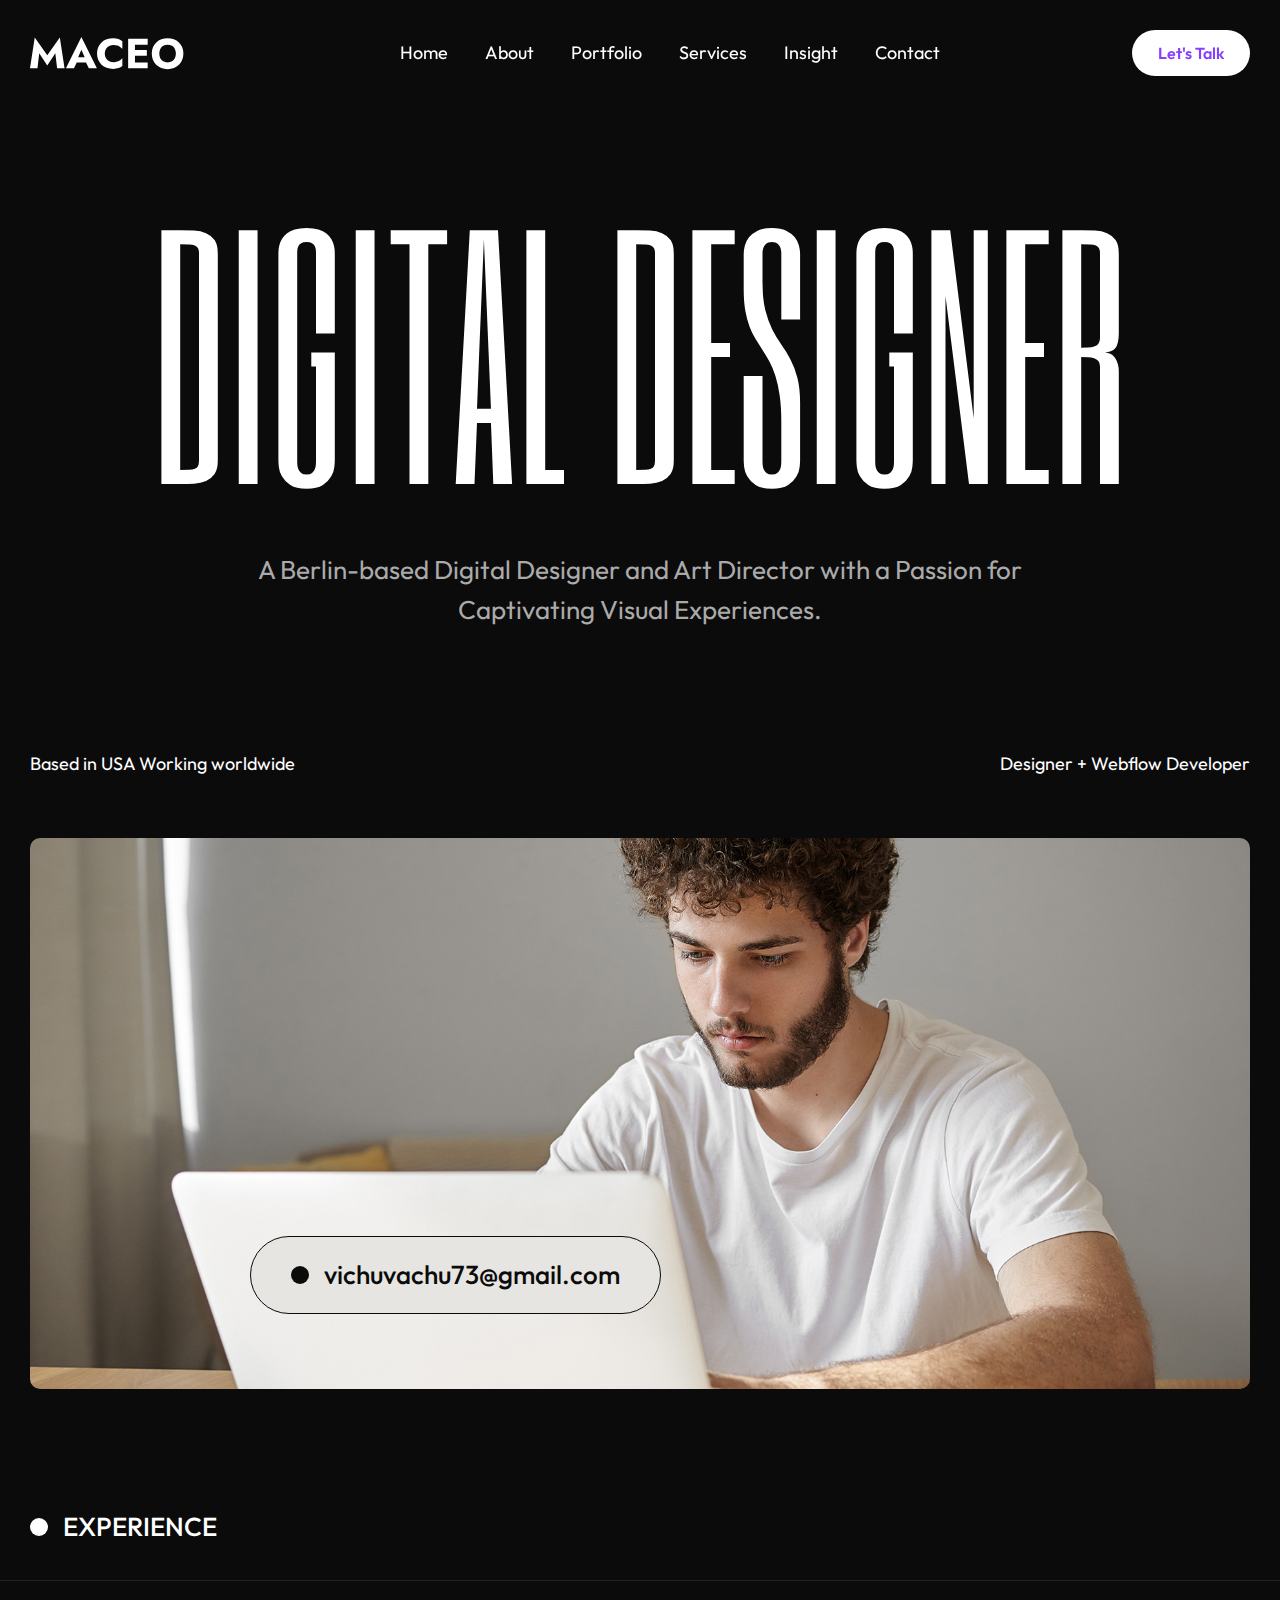
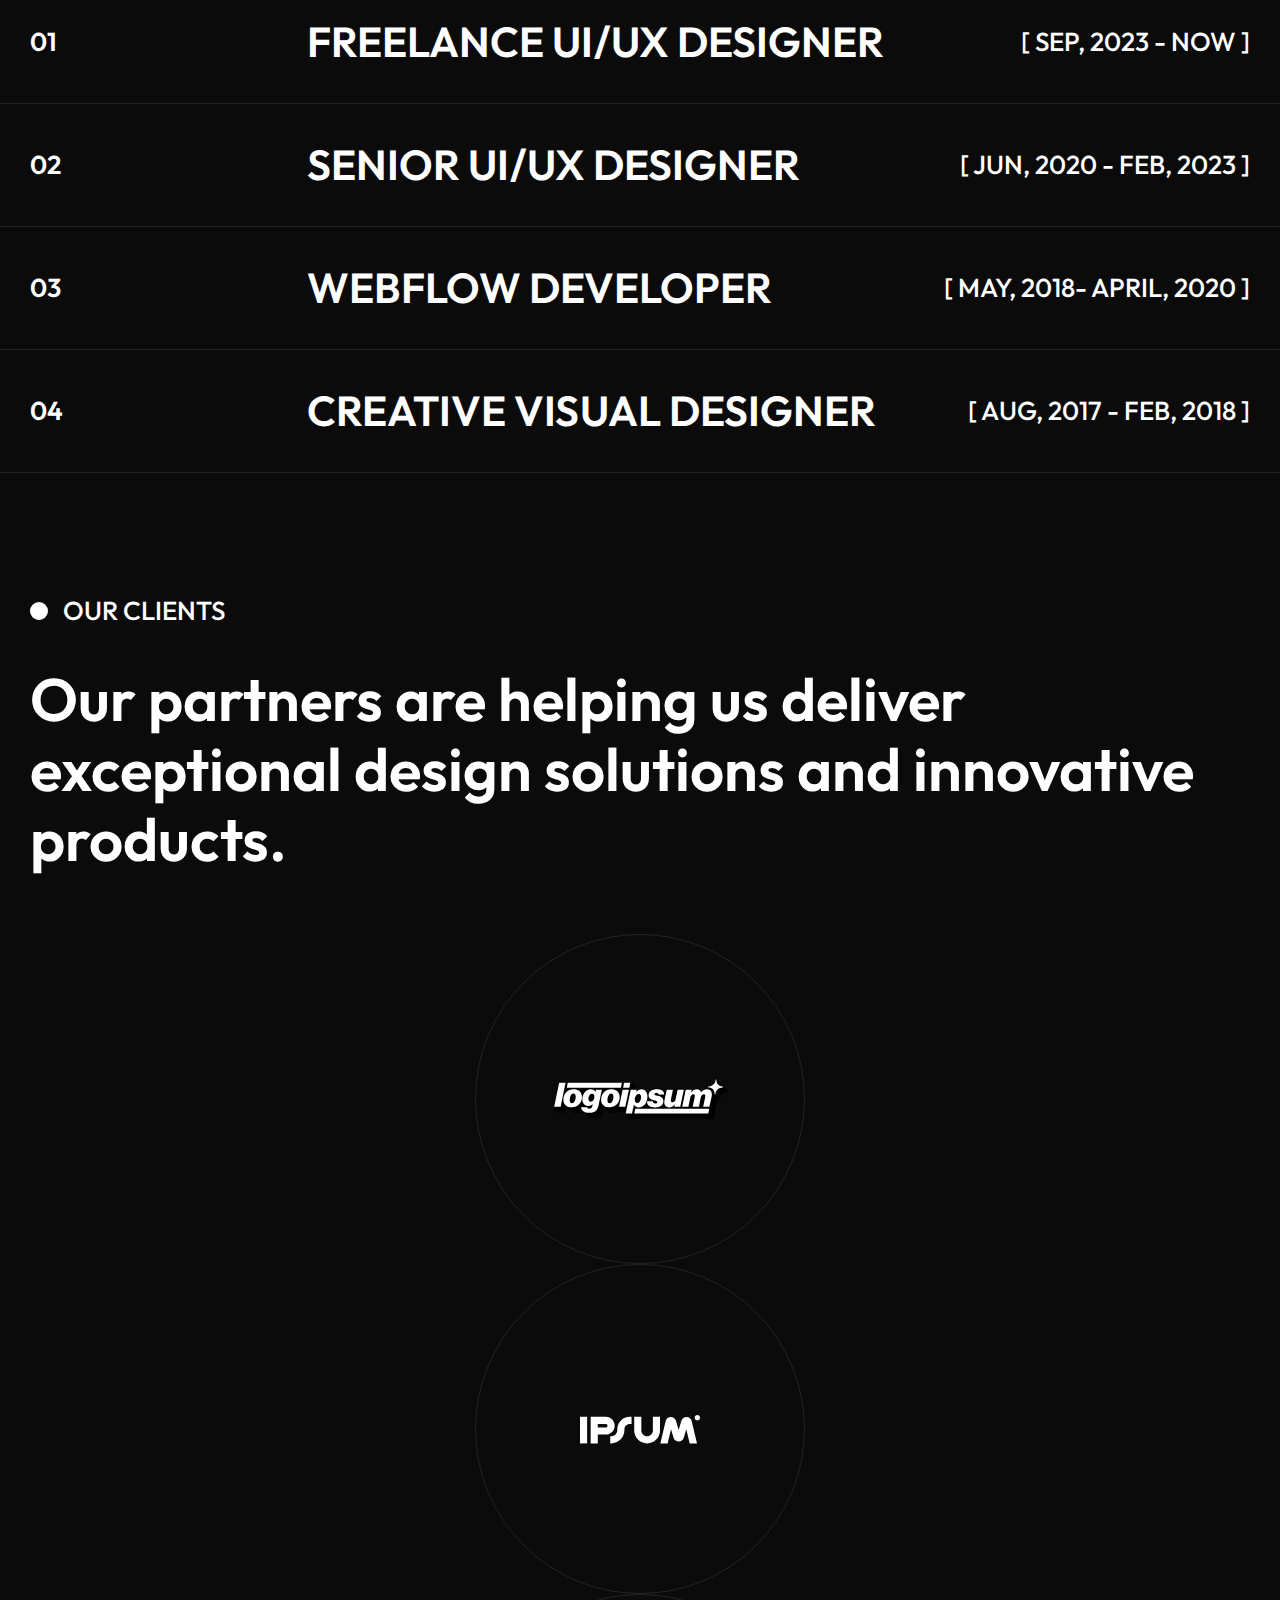
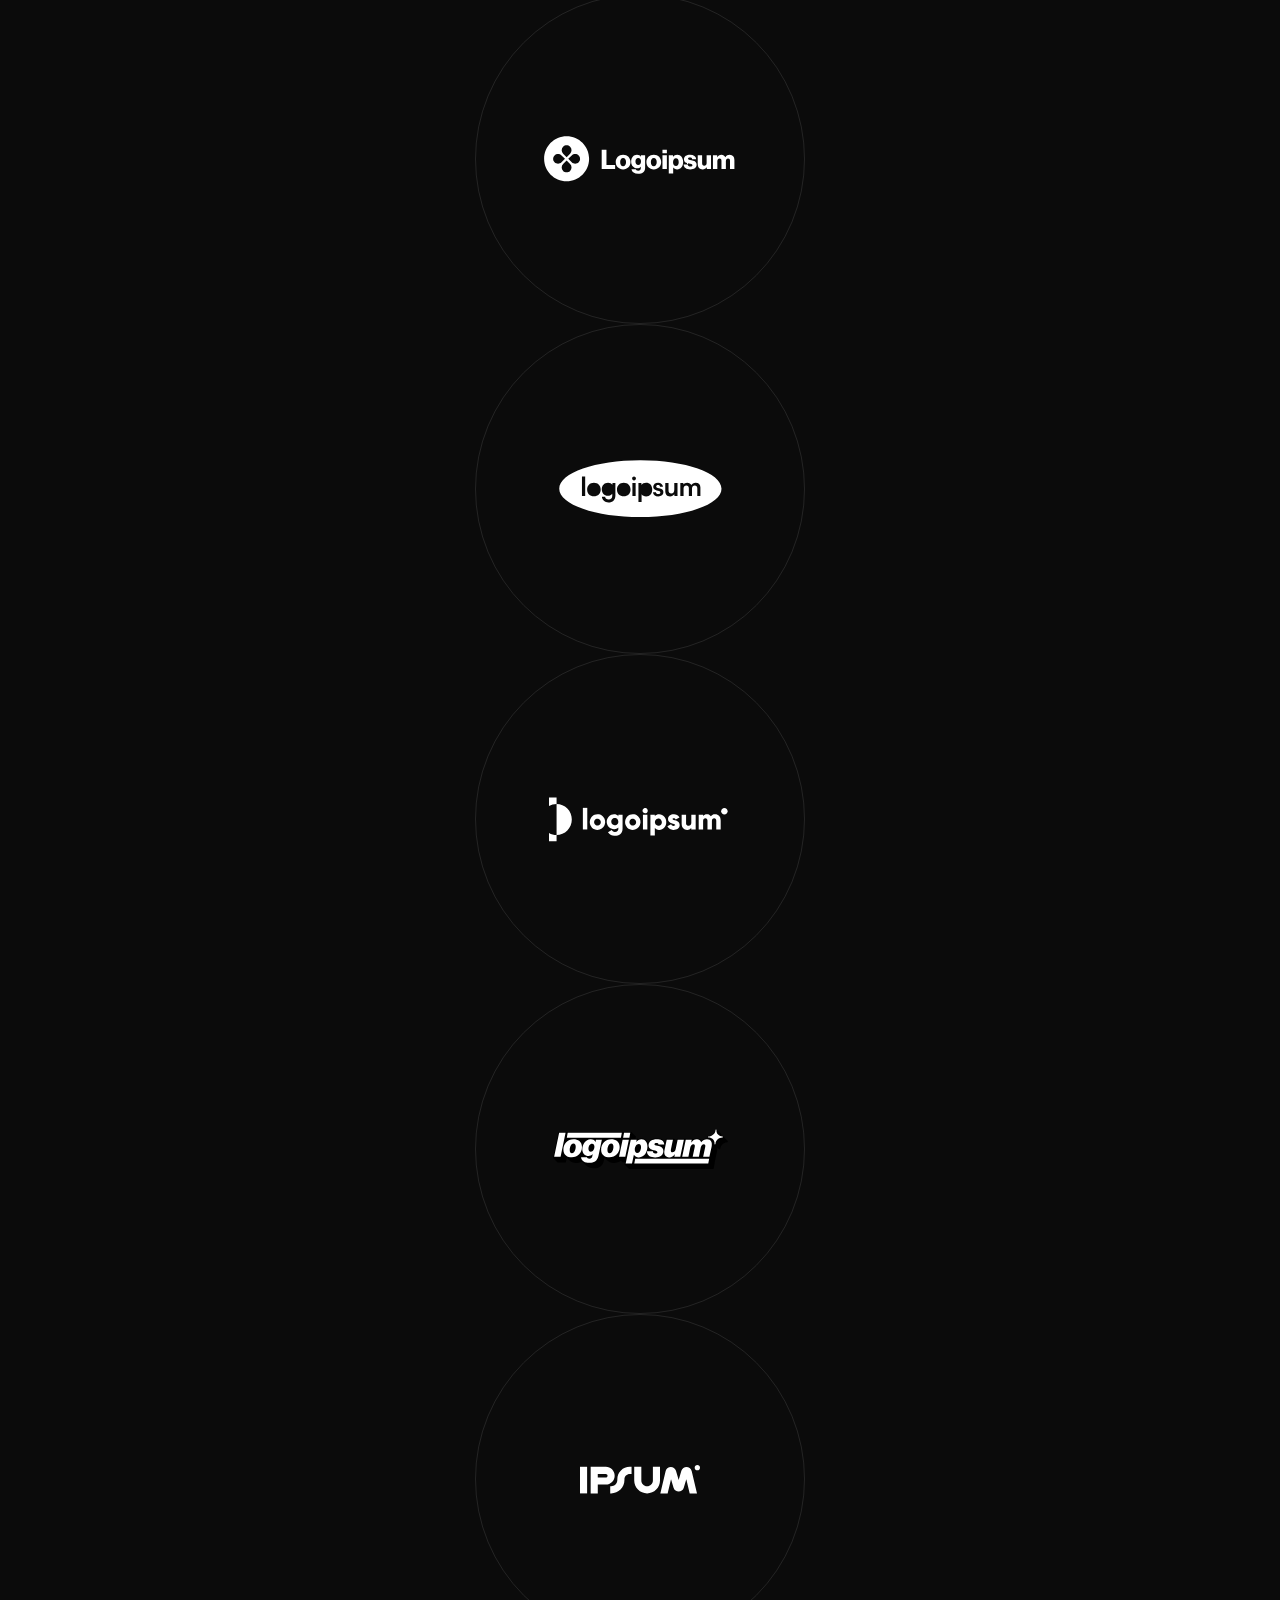
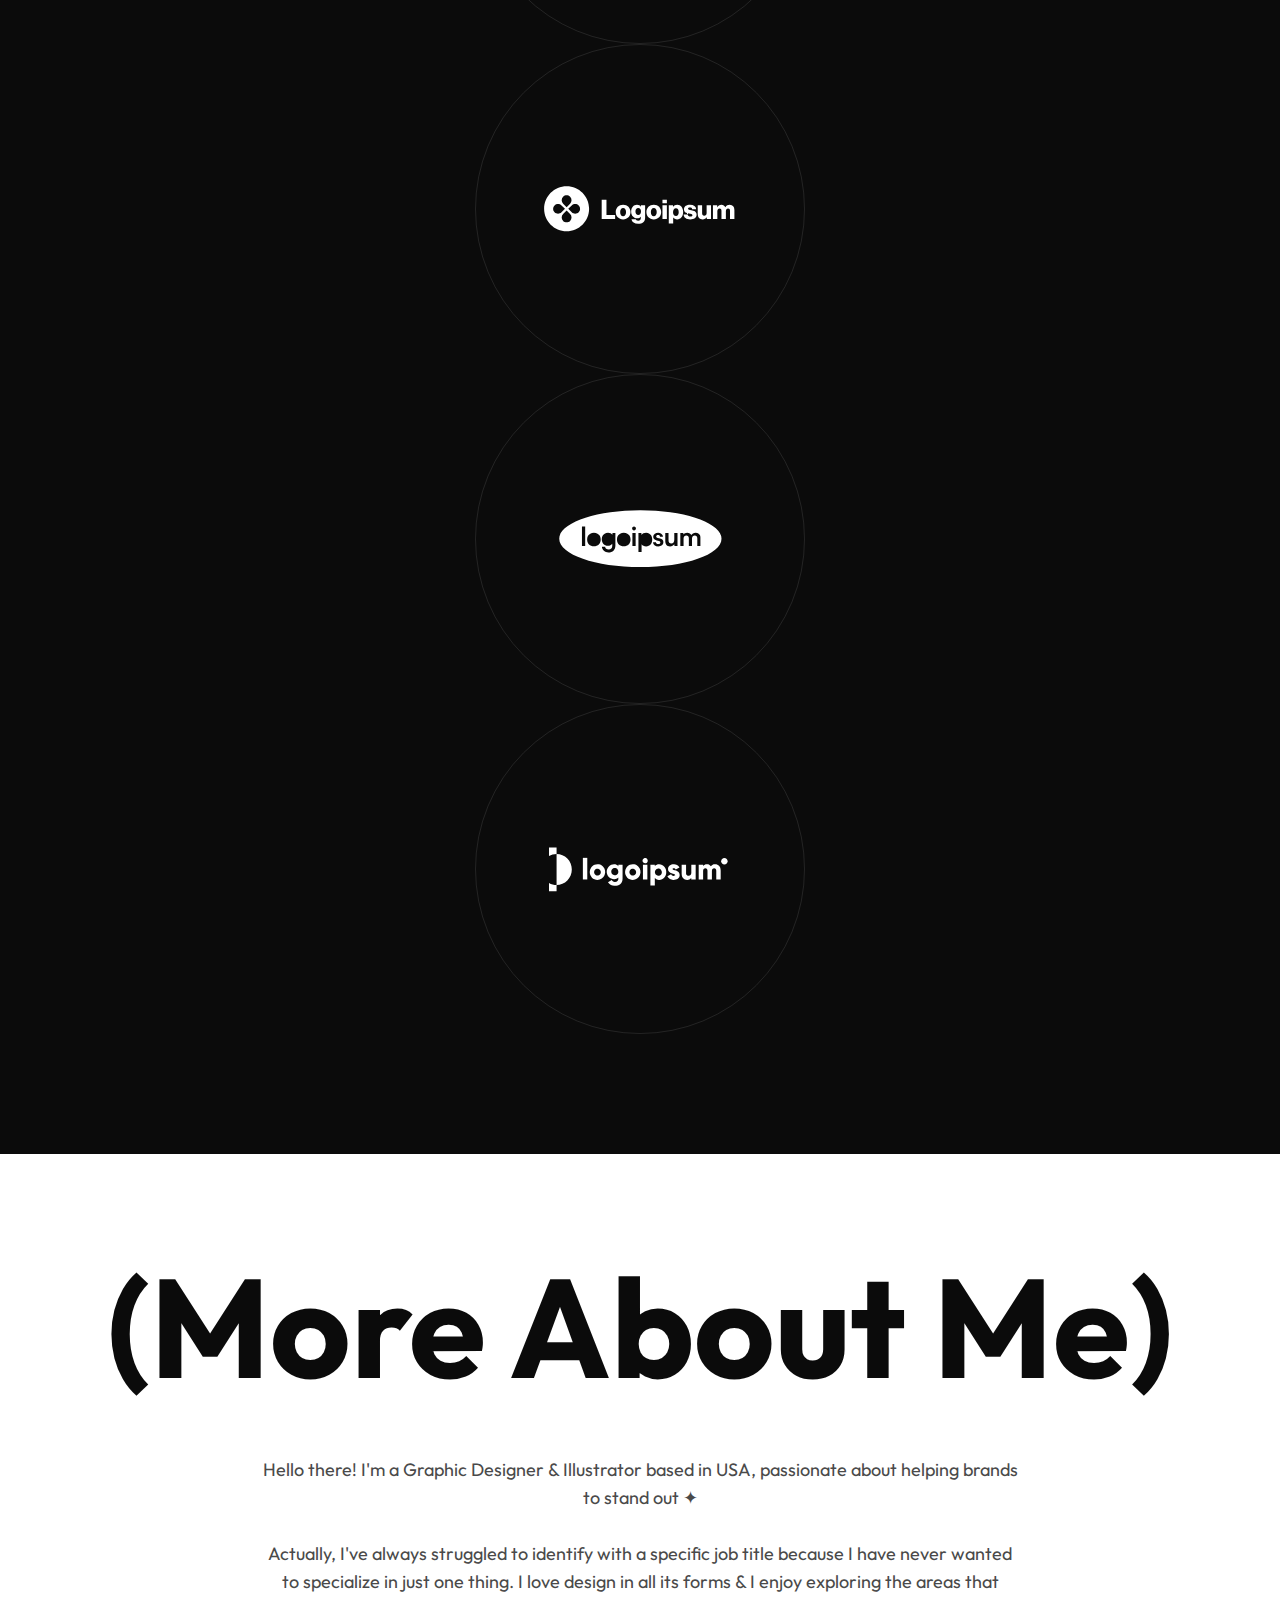
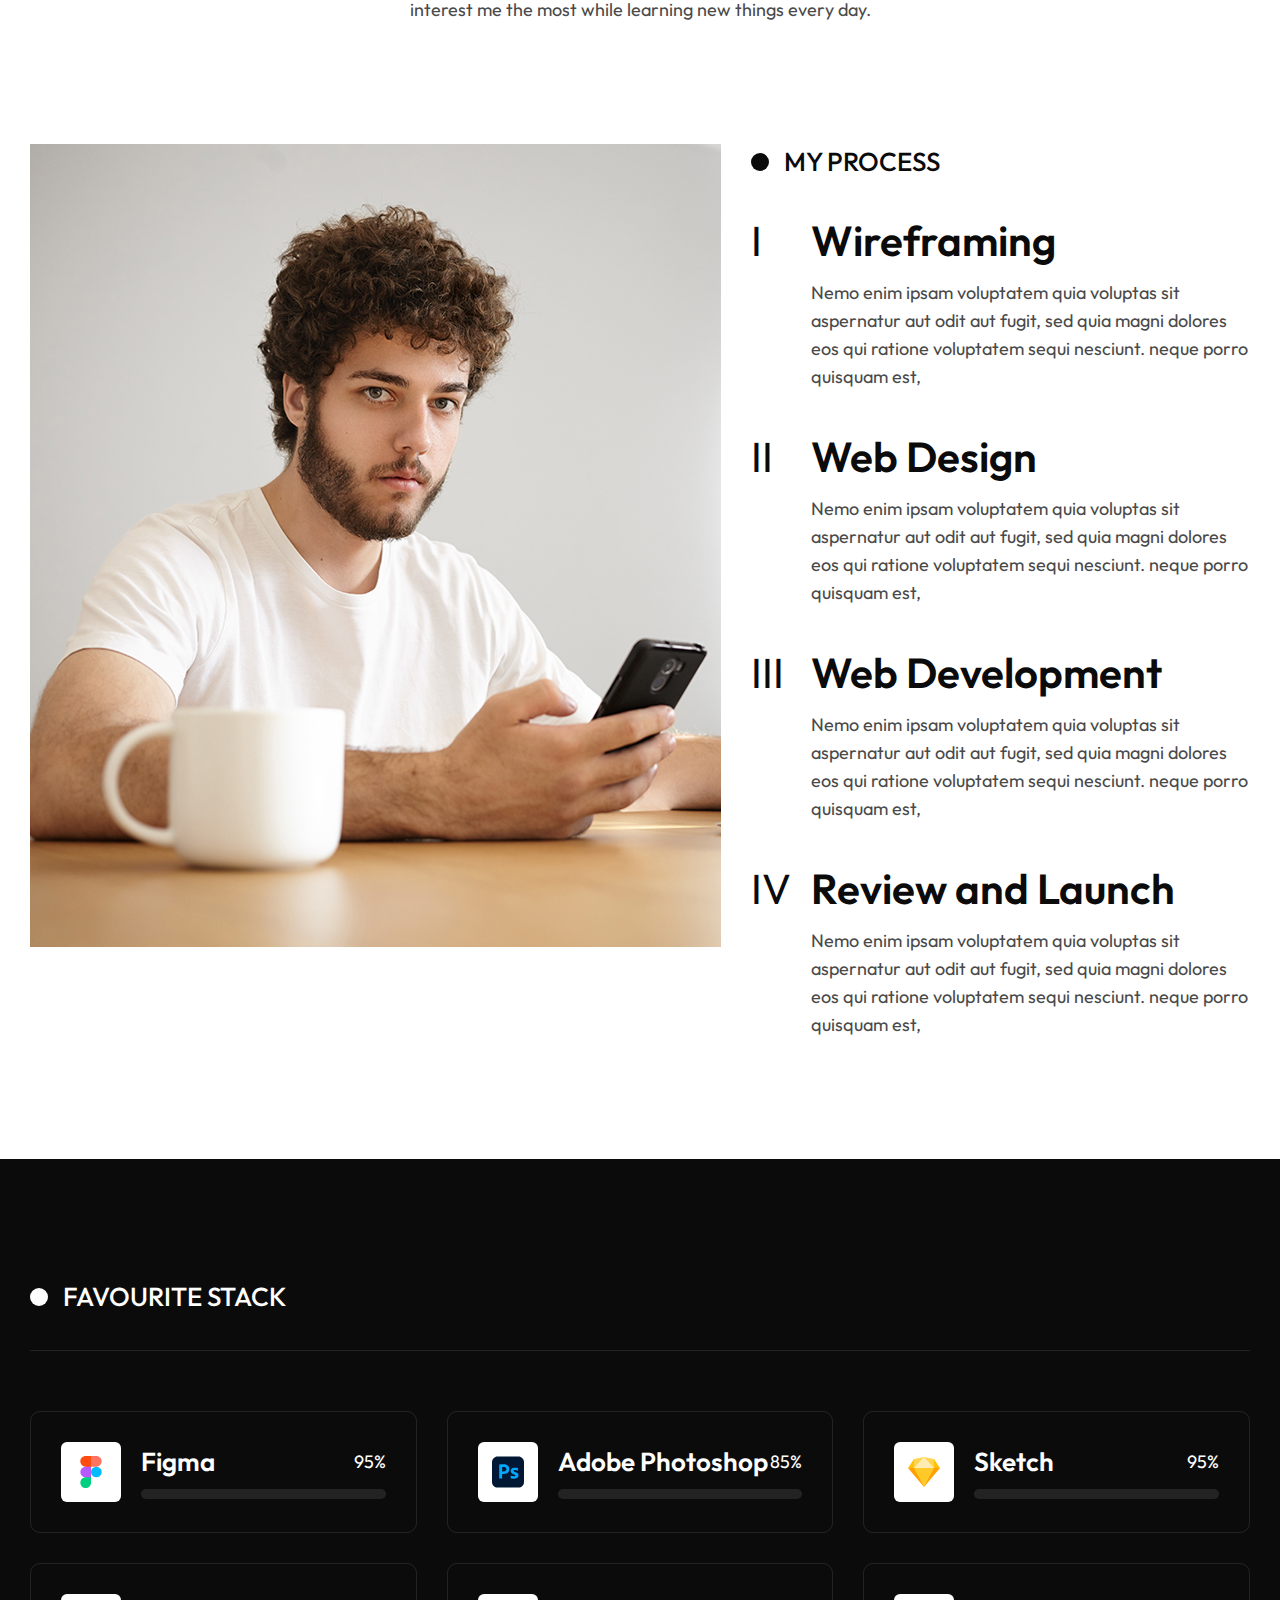
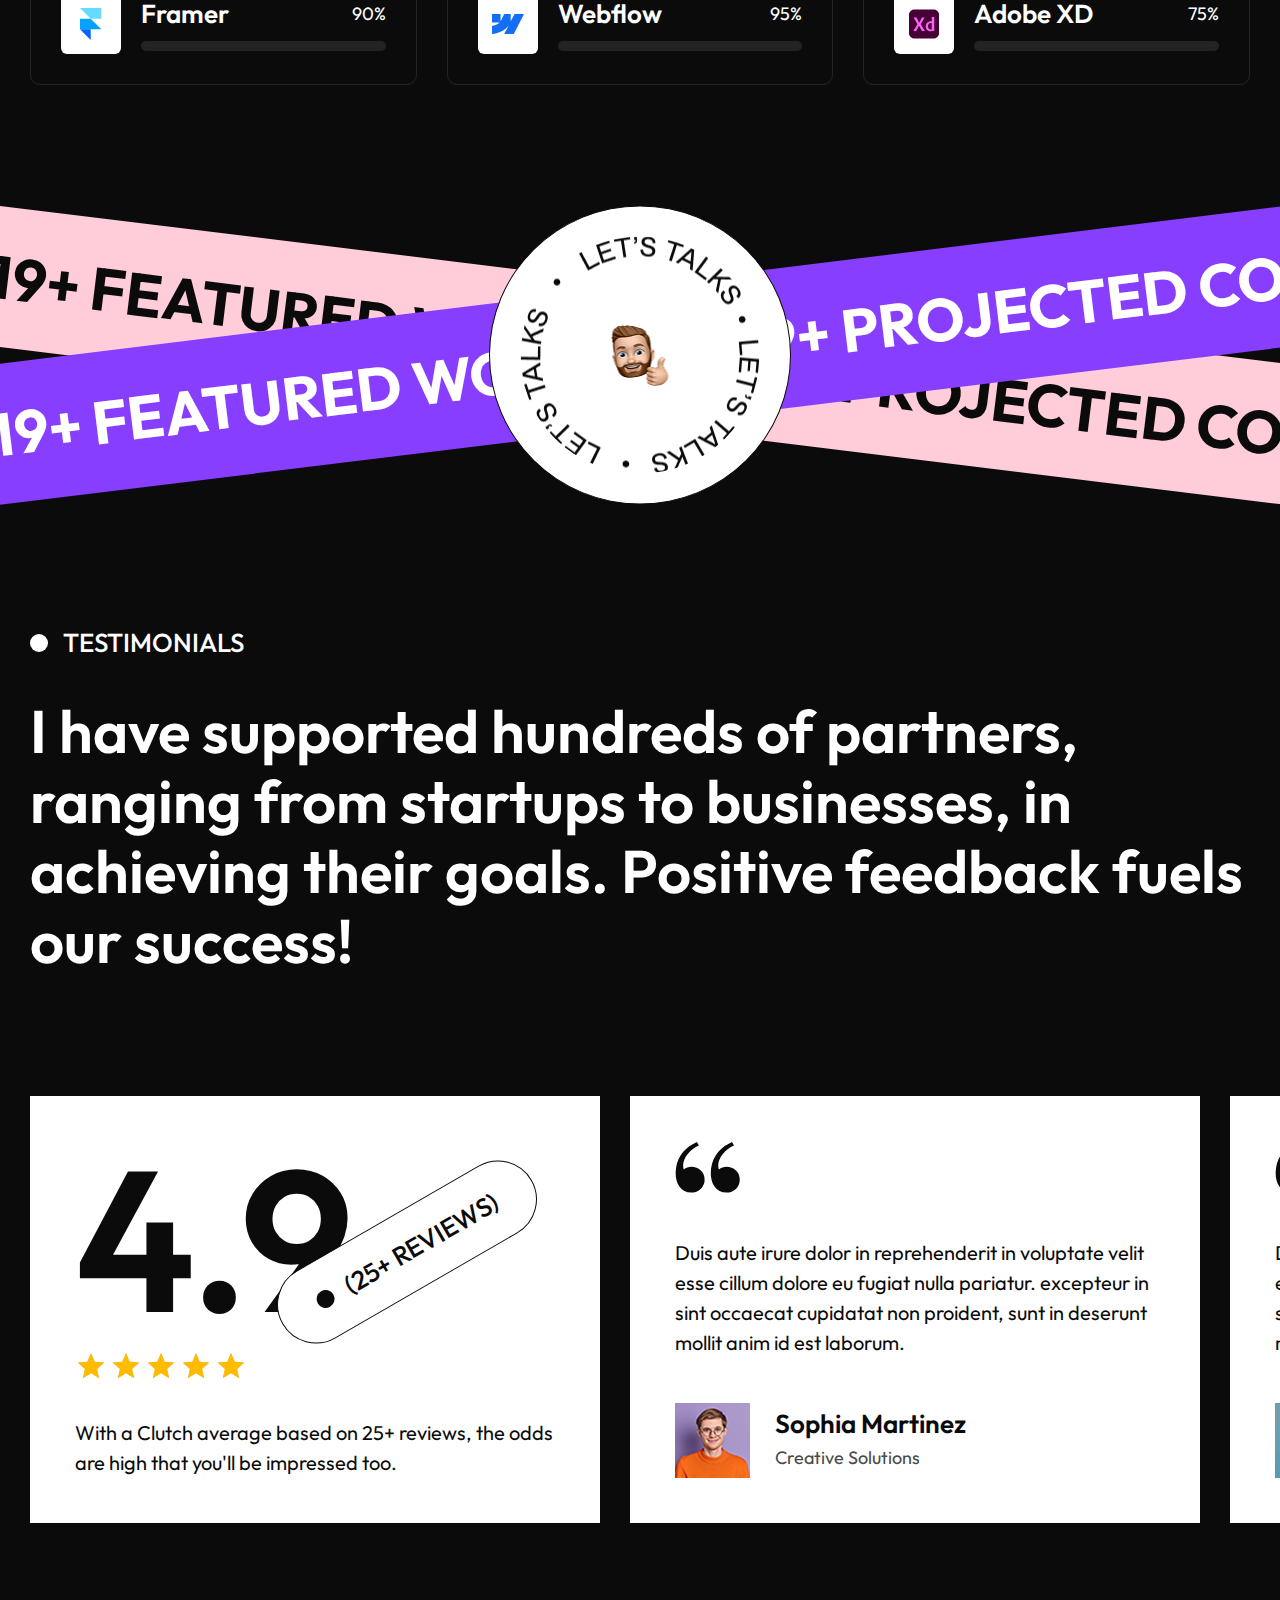
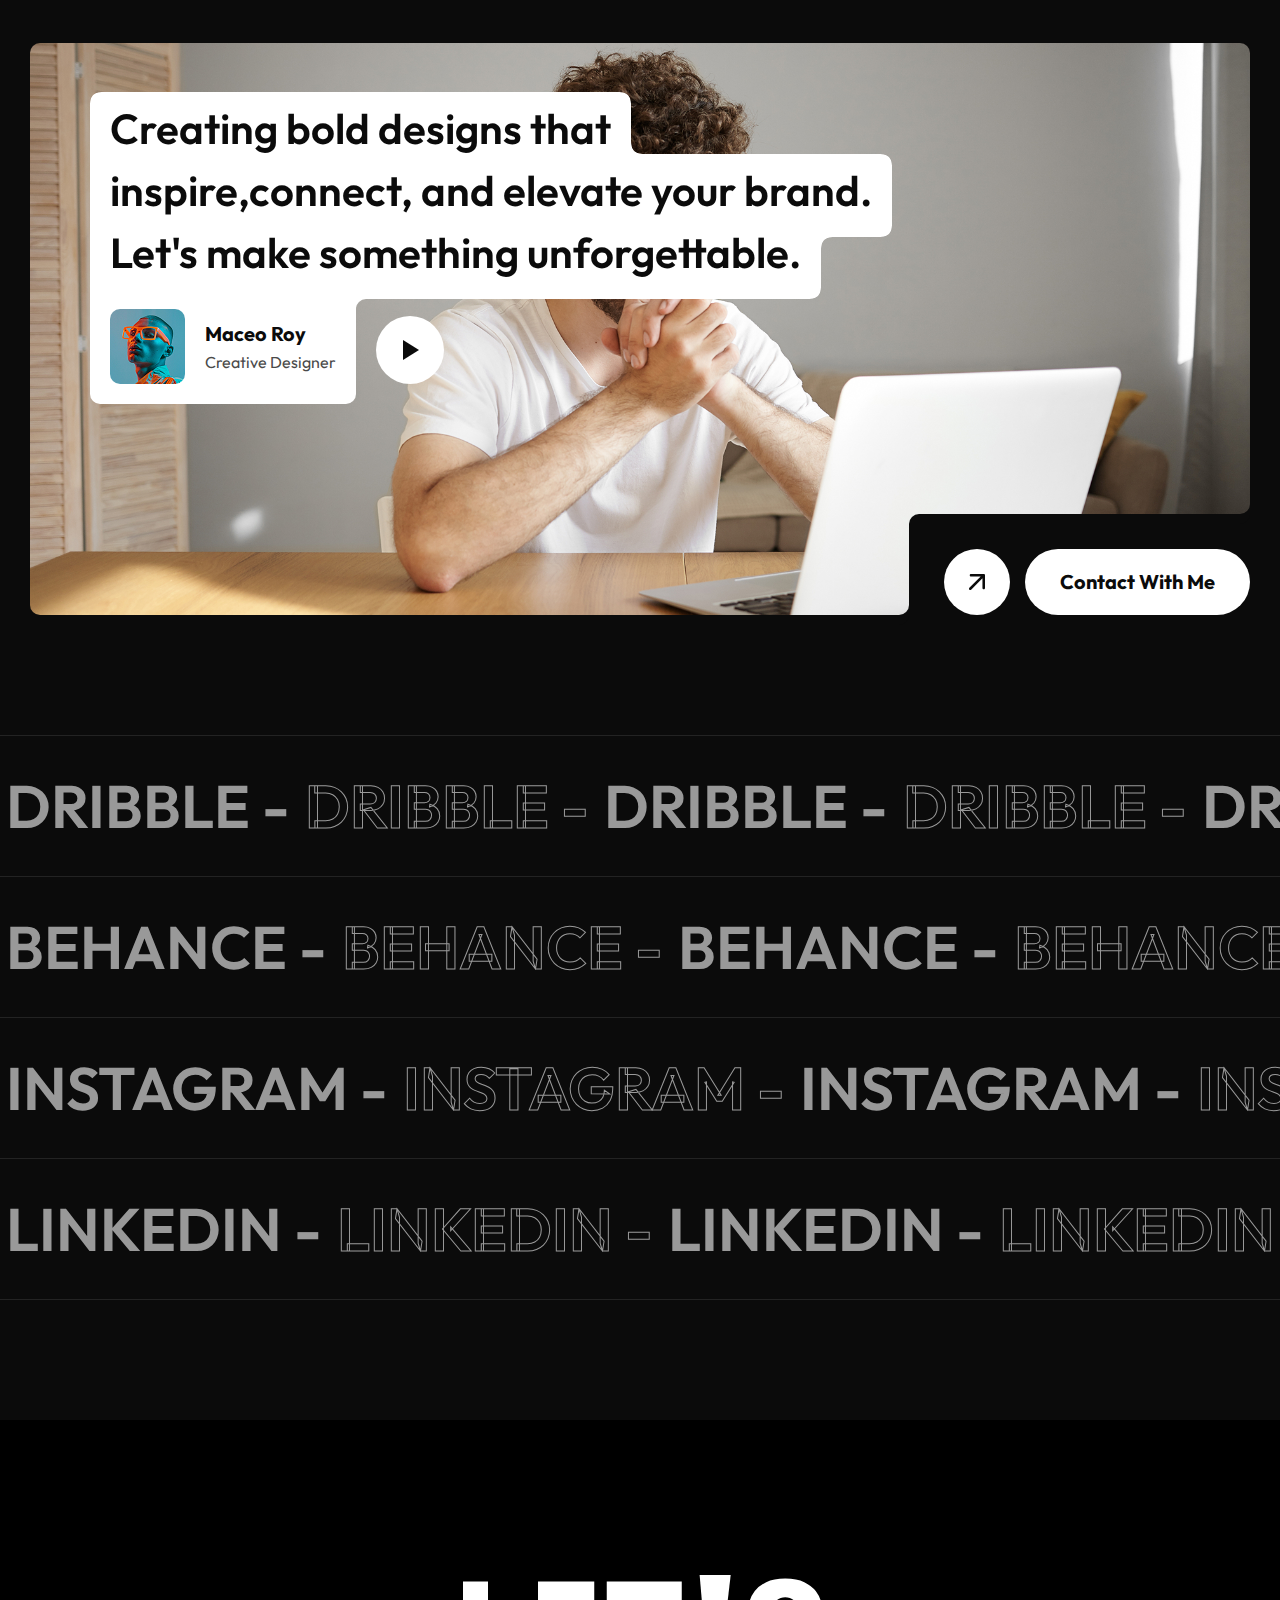
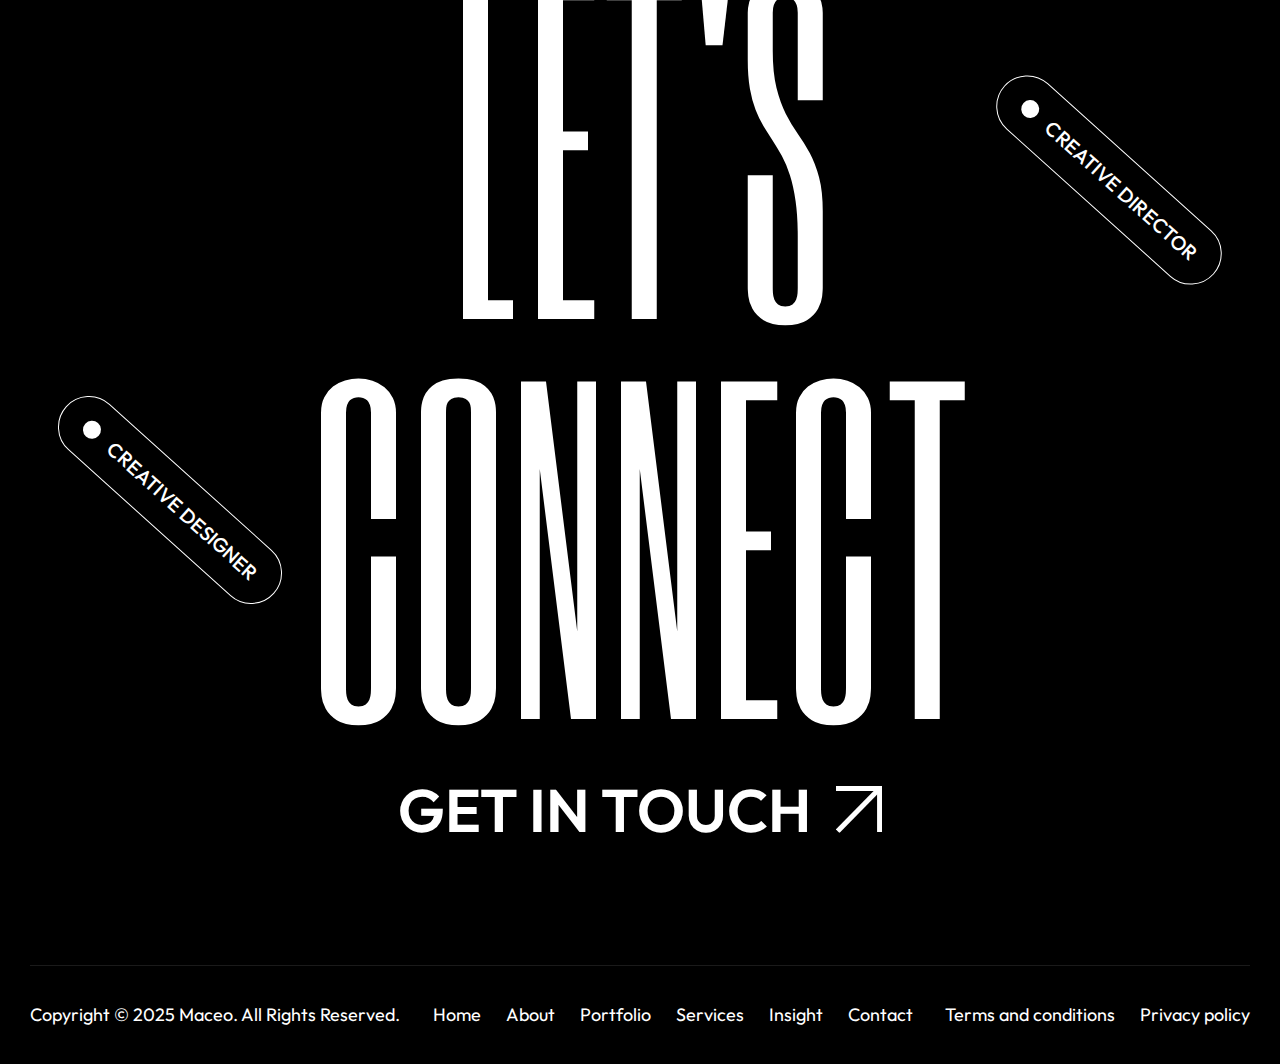
==== commit 5ffc9787: "Initial Testing" ====
--- a/about.html
+++ b/about.html
@@ -1,34 +1,49 @@
 <!DOCTYPE html>
 <html lang="zxx">
-  
-<!-- Mirrored from iqbalbary.com/themes/html/maceo/about.html by HTTrack Website Copier/3.x [XR&CO'2014], Sat, 05 Apr 2025 16:02:52 GMT -->
-<head>
+  <!-- Mirrored from iqbalbary.com/themes/html/maceo/about.html by HTTrack Website Copier/3.x [XR&CO'2014], Sat, 05 Apr 2025 16:02:52 GMT -->
+  <head>
     <!-- Metas -->
-    <meta charset="utf-8">
-    <meta http-equiv="X-UA-Compatible" content="IE=edge">
-    <meta name="viewport" content="width=device-width, initial-scale=1, maximum-scale=1, user-scalable=0">
-    <meta name="keywords" content="HTML5 Template Maceo Personal Portfolio Themeforest">
-    <meta name="description" content="Maceo - Maceo Personal Portfolio Template">
-    <meta name="author" content="">
+    <meta charset="utf-8" />
+    <meta http-equiv="X-UA-Compatible" content="IE=edge" />
+    <meta
+      name="viewport"
+      content="width=device-width, initial-scale=1, maximum-scale=1, user-scalable=0"
+    />
+    <meta
+      name="keywords"
+      content="HTML5 Template Maceo Personal Portfolio Themeforest"
+    />
+    <meta
+      name="description"
+      content="Maceo - Maceo Personal Portfolio Template"
+    />
+    <meta name="author" content="" />
     <!-- Title  -->
     <title>Maceo Personal Portfolio Template</title>
     <!-- Favicon -->
-    <link rel="shortcut icon" type="image/x-icon" href="images/logo/favicon.png">
+    <link
+      rel="shortcut icon"
+      type="image/x-icon"
+      href="images/logo/favicon.png"
+    />
     <!-- Google Fonts -->
-    <link rel="preconnect" href="https://fonts.googleapis.com/">
-    <link rel="preconnect" href="https://fonts.gstatic.com/" crossorigin>
-    <link href="https://fonts.googleapis.com/css2?family=Outfit:wght@100..900&amp;family=Six+Caps&amp;display=swap" rel="stylesheet">
+    <link rel="preconnect" href="https://fonts.googleapis.com/" />
+    <link rel="preconnect" href="https://fonts.gstatic.com/" crossorigin />
+    <link
+      href="https://fonts.googleapis.com/css2?family=Outfit:wght@100..900&amp;family=Six+Caps&amp;display=swap"
+      rel="stylesheet"
+    />
     <!-- All CSS files -->
     <!-- bootstrap CSS -->
-    <link rel="stylesheet" href="css/bootstrap.min.css">
+    <link rel="stylesheet" href="css/bootstrap.min.css" />
     <!-- slick CSS -->
-    <link rel="stylesheet" href="css/slick.css">
+    <link rel="stylesheet" href="css/slick.css" />
     <!-- plyr CSS -->
-    <link rel="stylesheet" href="css/plyr.min.css">
+    <link rel="stylesheet" href="css/plyr.min.css" />
     <!-- lity CSS -->
-    <link rel="stylesheet" href="css/lity.min.css">
+    <link rel="stylesheet" href="css/lity.min.css" />
     <!-- Core Style CSS -->
-    <link rel="stylesheet" href="css/style.css">
+    <link rel="stylesheet" href="css/style.css" />
   </head>
   <body>
     <!-- Start Preloader Area -->
@@ -50,16 +65,21 @@
     <!-- Start Header Area -->
     <header class="header header-two">
       <div class="container-fluid">
-        <div class="header__wrapper">             
+        <div class="header__wrapper">
           <!-- Start Logo -->
           <a class="logo" href="index-2.html">
-            <img src="images/logo/logo.svg" alt="logo">
-          </a>     
+            <img src="images/logo/logo.svg" alt="logo" />
+          </a>
           <!-- End Logo -->
           <nav class="navbar navbar-expand-lg">
-            <button class="navbar-toggler" type="button" aria-expanded="false" aria-label="Toggle navigation">
+            <button
+              class="navbar-toggler"
+              type="button"
+              aria-expanded="false"
+              aria-label="Toggle navigation"
+            >
               <span class="navbar-toggler-icon"></span>
-            </button>      
+            </button>
             <!-- Start Navbar -->
             <div class="navbar-collapse">
               <ul class="navbar-nav">
@@ -87,7 +107,7 @@
           </nav>
           <div class="header__btn">
             <a href="contact.html" class="btn">
-              <span data-text="Let's Talk">Let's Talk</span> 
+              <span data-text="Let's Talk">Let's Talk</span>
             </a>
           </div>
         </div>
@@ -101,7 +121,10 @@
           <h1><span>Digital Designer</span></h1>
         </div>
         <div class="hero-page__text">
-          <p>A Berlin-based Digital Designer and Art Director with a Passion for Captivating Visual Experiences.</p>
+          <p>
+            A Berlin-based Digital Designer and Art Director with a Passion for
+            Captivating Visual Experiences.
+          </p>
         </div>
       </div>
     </div>
@@ -114,8 +137,8 @@
           <p>Designer + Webflow Developer</p>
         </div>
         <div class="about-image__wrapper pixels-animation">
-          <img src="images/about/1.jpg" alt="Image">
-          <div class="about-image__email">maceocontact@gmail.com</div>
+          <img src="images/about/1.jpg" alt="Image" />
+          <div class="about-image__email">vichuvachu73@gmail.com</div>
         </div>
       </div>
     </div>
@@ -125,7 +148,7 @@
       <div class="container-fluid">
         <div class="section-subtitle">
           <h4>Experience</h4>
-          <img src="images/arrow-line.png" alt="Arrow">
+          <img src="images/arrow-line.png" alt="Arrow" />
         </div>
       </div>
       <div class="experience__items">
@@ -137,7 +160,12 @@
               <span class="date">[ Sep, 2023 - Now ]</span>
             </div>
             <div class="experience__content">
-              <p>Nemo enim ipsam voluptatem quia voluptas sit aspernatur aut odit aut fugit, sed quia consequuntur magni dolores eos qui ratione voluptatem sequi neque porro quisquam est, qui dolorem ipsum quia dolor sit amet, consectetur, adipisci velit,</p>
+              <p>
+                Nemo enim ipsam voluptatem quia voluptas sit aspernatur aut odit
+                aut fugit, sed quia consequuntur magni dolores eos qui ratione
+                voluptatem sequi neque porro quisquam est, qui dolorem ipsum
+                quia dolor sit amet, consectetur, adipisci velit,
+              </p>
             </div>
           </div>
         </div>
@@ -149,7 +177,12 @@
               <span class="date">[ Jun, 2020 - Feb, 2023 ]</span>
             </div>
             <div class="experience__content">
-              <p>Nemo enim ipsam voluptatem quia voluptas sit aspernatur aut odit aut fugit, sed quia consequuntur magni dolores eos qui ratione voluptatem sequi neque porro quisquam est, qui dolorem ipsum quia dolor sit amet, consectetur, adipisci velit,</p>
+              <p>
+                Nemo enim ipsam voluptatem quia voluptas sit aspernatur aut odit
+                aut fugit, sed quia consequuntur magni dolores eos qui ratione
+                voluptatem sequi neque porro quisquam est, qui dolorem ipsum
+                quia dolor sit amet, consectetur, adipisci velit,
+              </p>
             </div>
           </div>
         </div>
@@ -161,7 +194,12 @@
               <span class="date">[ May, 2018- April, 2020 ]</span>
             </div>
             <div class="experience__content">
-              <p>Nemo enim ipsam voluptatem quia voluptas sit aspernatur aut odit aut fugit, sed quia consequuntur magni dolores eos qui ratione voluptatem sequi neque porro quisquam est, qui dolorem ipsum quia dolor sit amet, consectetur, adipisci velit,</p>
+              <p>
+                Nemo enim ipsam voluptatem quia voluptas sit aspernatur aut odit
+                aut fugit, sed quia consequuntur magni dolores eos qui ratione
+                voluptatem sequi neque porro quisquam est, qui dolorem ipsum
+                quia dolor sit amet, consectetur, adipisci velit,
+              </p>
             </div>
           </div>
         </div>
@@ -173,54 +211,62 @@
               <span class="date">[ Aug, 2017 - Feb, 2018 ]</span>
             </div>
             <div class="experience__content">
-              <p>Nemo enim ipsam voluptatem quia voluptas sit aspernatur aut odit aut fugit, sed quia consequuntur magni dolores eos qui ratione voluptatem sequi neque porro quisquam est, qui dolorem ipsum quia dolor sit amet, consectetur, adipisci velit,</p>
-            </div>
-          </div>
-        </div>
-      </div>
-      </div>
+              <p>
+                Nemo enim ipsam voluptatem quia voluptas sit aspernatur aut odit
+                aut fugit, sed quia consequuntur magni dolores eos qui ratione
+                voluptatem sequi neque porro quisquam est, qui dolorem ipsum
+                quia dolor sit amet, consectetur, adipisci velit,
+              </p>
+            </div>
+          </div>
+        </div>
+      </div>
+    </div>
     <!-- End Experience Area -->
     <!-- Start Clients Area -->
     <div class="clients pb-120">
       <div class="container-fluid">
         <div class="section-subtitle">
           <h4>Our clients</h4>
-          <img src="images/arrow-line.png" alt="Arrow">
+          <img src="images/arrow-line.png" alt="Arrow" />
         </div>
         <div class="section-title">
-          <h2 class="text-fill">Our partners are helping us deliver exceptional design solutions and innovative products.</h2>
+          <h2 class="text-fill">
+            Our partners are helping us deliver exceptional design solutions and
+            innovative products.
+          </h2>
         </div>
         <div class="clients__info">
           <div class="clients__carousel">
             <div class="clients__logo">
-              <img src="images/clients/1.svg" alt="Logo">
+              <img src="images/clients/1.svg" alt="Logo" />
             </div>
             <div class="clients__logo">
-              <img src="images/clients/2.svg" alt="Logo">
+              <img src="images/clients/2.svg" alt="Logo" />
             </div>
             <div class="clients__logo">
-              <img src="images/clients/3.svg" alt="Logo">
+              <img src="images/clients/3.svg" alt="Logo" />
             </div>
             <div class="clients__logo">
-              <img src="images/clients/4.svg" alt="Logo">
+              <img src="images/clients/4.svg" alt="Logo" />
             </div>
             <div class="clients__logo">
-              <img src="images/clients/5.svg" alt="Logo">
+              <img src="images/clients/5.svg" alt="Logo" />
             </div>
             <div class="clients__logo">
-              <img src="images/clients/1.svg" alt="Logo">
+              <img src="images/clients/1.svg" alt="Logo" />
             </div>
             <div class="clients__logo">
-              <img src="images/clients/2.svg" alt="Logo">
+              <img src="images/clients/2.svg" alt="Logo" />
             </div>
             <div class="clients__logo">
-              <img src="images/clients/3.svg" alt="Logo">
+              <img src="images/clients/3.svg" alt="Logo" />
             </div>
             <div class="clients__logo">
-              <img src="images/clients/4.svg" alt="Logo">
+              <img src="images/clients/4.svg" alt="Logo" />
             </div>
             <div class="clients__logo">
-              <img src="images/clients/5.svg" alt="Logo">
+              <img src="images/clients/5.svg" alt="Logo" />
             </div>
           </div>
         </div>
@@ -234,47 +280,71 @@
           <h2 class="text-fill">(More About Me)</h2>
         </div>
         <div class="more-about-me__text">
-          <p>Hello there! I'm a Graphic Designer & Illustrator based in USA, passionate about helping brands to stand out ✦ <br> <br> Actually, I've always struggled to identify with a specific job title because I have never wanted to specialize in just one thing. I love design in all its forms & I enjoy exploring the areas that interest me the most while learning new things every day.</p>
+          <p>
+            Hello there! I'm a Graphic Designer & Illustrator based in USA,
+            passionate about helping brands to stand out ✦ <br />
+            <br />
+            Actually, I've always struggled to identify with a specific job
+            title because I have never wanted to specialize in just one thing. I
+            love design in all its forms & I enjoy exploring the areas that
+            interest me the most while learning new things every day.
+          </p>
         </div>
         <div class="more-about-me__info pt-120">
           <div class="more-about-me__thumbnail">
-            <img src="images/about/2.jpg" alt="Thumbnail">
+            <img src="images/about/2.jpg" alt="Thumbnail" />
           </div>
           <div class="more-about-me__content">
             <div class="section-subtitle">
               <h4>My Process</h4>
-              <img src="images/arrow-line-black.png" alt="Arrow">
+              <img src="images/arrow-line-black.png" alt="Arrow" />
             </div>
             <div class="more-about-me__lists">
               <div class="more-about-me__list">
                 <div class="more-about-me__list-number">I</div>
                 <div class="more-about-me__list-content">
                   <h3>Wireframing</h3>
-                  <p>Nemo enim ipsam voluptatem quia voluptas sit aspernatur aut odit aut fugit, sed quia magni dolores eos qui ratione voluptatem sequi nesciunt. neque porro quisquam est,</p>
+                  <p>
+                    Nemo enim ipsam voluptatem quia voluptas sit aspernatur aut
+                    odit aut fugit, sed quia magni dolores eos qui ratione
+                    voluptatem sequi nesciunt. neque porro quisquam est,
+                  </p>
                 </div>
               </div>
               <div class="more-about-me__list">
                 <div class="more-about-me__list-number">II</div>
                 <div class="more-about-me__list-content">
                   <h3>Web Design</h3>
-                  <p>Nemo enim ipsam voluptatem quia voluptas sit aspernatur aut odit aut fugit, sed quia magni dolores eos qui ratione voluptatem sequi nesciunt. neque porro quisquam est,</p>
+                  <p>
+                    Nemo enim ipsam voluptatem quia voluptas sit aspernatur aut
+                    odit aut fugit, sed quia magni dolores eos qui ratione
+                    voluptatem sequi nesciunt. neque porro quisquam est,
+                  </p>
                 </div>
               </div>
               <div class="more-about-me__list">
                 <div class="more-about-me__list-number">III</div>
                 <div class="more-about-me__list-content">
                   <h3>Web Development</h3>
-                  <p>Nemo enim ipsam voluptatem quia voluptas sit aspernatur aut odit aut fugit, sed quia magni dolores eos qui ratione voluptatem sequi nesciunt. neque porro quisquam est,</p>
+                  <p>
+                    Nemo enim ipsam voluptatem quia voluptas sit aspernatur aut
+                    odit aut fugit, sed quia magni dolores eos qui ratione
+                    voluptatem sequi nesciunt. neque porro quisquam est,
+                  </p>
                 </div>
               </div>
               <div class="more-about-me__list">
                 <div class="more-about-me__list-number">IV</div>
                 <div class="more-about-me__list-content">
                   <h3>Review and Launch</h3>
-                  <p>Nemo enim ipsam voluptatem quia voluptas sit aspernatur aut odit aut fugit, sed quia magni dolores eos qui ratione voluptatem sequi nesciunt. neque porro quisquam est,</p>
-                </div>
-              </div>
-            </div> 
+                  <p>
+                    Nemo enim ipsam voluptatem quia voluptas sit aspernatur aut
+                    odit aut fugit, sed quia magni dolores eos qui ratione
+                    voluptatem sequi nesciunt. neque porro quisquam est,
+                  </p>
+                </div>
+              </div>
+            </div>
           </div>
         </div>
       </div>
@@ -285,12 +355,12 @@
       <div class="container-fluid">
         <div class="section-subtitle">
           <h4>Favourite Stack</h4>
-          <img src="images/arrow-line.png" alt="Arrow">
+          <img src="images/arrow-line.png" alt="Arrow" />
         </div>
         <div class="stack__items">
           <div class="stack__item">
             <div class="stack__item-icon">
-              <img src="images/about/figma.svg" alt="Figma">
+              <img src="images/about/figma.svg" alt="Figma" />
             </div>
             <div class="stack__item-content">
               <div class="stack__item-header">
@@ -304,7 +374,7 @@
           </div>
           <div class="stack__item">
             <div class="stack__item-icon">
-              <img src="images/about/photoshop.svg" alt="Adobe Photoshop">
+              <img src="images/about/photoshop.svg" alt="Adobe Photoshop" />
             </div>
             <div class="stack__item-content">
               <div class="stack__item-header">
@@ -318,7 +388,7 @@
           </div>
           <div class="stack__item">
             <div class="stack__item-icon">
-              <img src="images/about/sketch.svg" alt="Sketch">
+              <img src="images/about/sketch.svg" alt="Sketch" />
             </div>
             <div class="stack__item-content">
               <div class="stack__item-header">
@@ -332,7 +402,7 @@
           </div>
           <div class="stack__item">
             <div class="stack__item-icon">
-              <img src="images/about/framer.svg" alt="Framer">
+              <img src="images/about/framer.svg" alt="Framer" />
             </div>
             <div class="stack__item-content">
               <div class="stack__item-header">
@@ -346,7 +416,7 @@
           </div>
           <div class="stack__item">
             <div class="stack__item-icon">
-              <img src="images/about/webflow.svg" alt="Webflow">
+              <img src="images/about/webflow.svg" alt="Webflow" />
             </div>
             <div class="stack__item-content">
               <div class="stack__item-header">
@@ -360,7 +430,7 @@
           </div>
           <div class="stack__item">
             <div class="stack__item-icon">
-              <img src="images/about/xd.svg" alt="Adobe XD">
+              <img src="images/about/xd.svg" alt="Adobe XD" />
             </div>
             <div class="stack__item-content">
               <div class="stack__item-header">
@@ -382,25 +452,115 @@
         <div class="feature-work">
           <div class="feature-work__ticker">
             <div class="feature-work__items">
-              <div class="feature-work__item">19+ Featured Work 
-                <svg width="26" height="26" viewBox="0 0 26 26" fill="none" xmlns="http://www.w3.org/2000/svg"><circle cx="12.6817" cy="13.3918" r="12.5" transform="rotate(-7 12.6817 13.3918)" fill="white"/></svg>
-              </div>
-              <div class="feature-work__item">149+ Projected completed
-                <svg width="26" height="26" viewBox="0 0 26 26" fill="none" xmlns="http://www.w3.org/2000/svg"><circle cx="12.6817" cy="13.3918" r="12.5" transform="rotate(-7 12.6817 13.3918)" fill="white"/></svg>
-              </div>
-              <div class="feature-work__item">12+ Years of experience
-                <svg width="26" height="26" viewBox="0 0 26 26" fill="none" xmlns="http://www.w3.org/2000/svg"><circle cx="12.6817" cy="13.3918" r="12.5" transform="rotate(-7 12.6817 13.3918)" fill="white"/></svg>
+              <div class="feature-work__item">
+                19+ Featured Work
+                <svg
+                  width="26"
+                  height="26"
+                  viewBox="0 0 26 26"
+                  fill="none"
+                  xmlns="http://www.w3.org/2000/svg"
+                >
+                  <circle
+                    cx="12.6817"
+                    cy="13.3918"
+                    r="12.5"
+                    transform="rotate(-7 12.6817 13.3918)"
+                    fill="white"
+                  />
+                </svg>
+              </div>
+              <div class="feature-work__item">
+                149+ Projected completed
+                <svg
+                  width="26"
+                  height="26"
+                  viewBox="0 0 26 26"
+                  fill="none"
+                  xmlns="http://www.w3.org/2000/svg"
+                >
+                  <circle
+                    cx="12.6817"
+                    cy="13.3918"
+                    r="12.5"
+                    transform="rotate(-7 12.6817 13.3918)"
+                    fill="white"
+                  />
+                </svg>
+              </div>
+              <div class="feature-work__item">
+                12+ Years of experience
+                <svg
+                  width="26"
+                  height="26"
+                  viewBox="0 0 26 26"
+                  fill="none"
+                  xmlns="http://www.w3.org/2000/svg"
+                >
+                  <circle
+                    cx="12.6817"
+                    cy="13.3918"
+                    r="12.5"
+                    transform="rotate(-7 12.6817 13.3918)"
+                    fill="white"
+                  />
+                </svg>
               </div>
             </div>
             <div class="feature-work__items">
-              <div class="feature-work__item">19+ Featured Work 
-                <svg width="26" height="26" viewBox="0 0 26 26" fill="none" xmlns="http://www.w3.org/2000/svg"><circle cx="12.6817" cy="13.3918" r="12.5" transform="rotate(-7 12.6817 13.3918)" fill="white"/></svg>
-              </div>
-              <div class="feature-work__item">149+ Projected completed
-                <svg width="26" height="26" viewBox="0 0 26 26" fill="none" xmlns="http://www.w3.org/2000/svg"><circle cx="12.6817" cy="13.3918" r="12.5" transform="rotate(-7 12.6817 13.3918)" fill="white"/></svg>
-              </div>
-              <div class="feature-work__item">12+ Years of experience
-                <svg width="26" height="26" viewBox="0 0 26 26" fill="none" xmlns="http://www.w3.org/2000/svg"><circle cx="12.6817" cy="13.3918" r="12.5" transform="rotate(-7 12.6817 13.3918)" fill="white"/></svg>
+              <div class="feature-work__item">
+                19+ Featured Work
+                <svg
+                  width="26"
+                  height="26"
+                  viewBox="0 0 26 26"
+                  fill="none"
+                  xmlns="http://www.w3.org/2000/svg"
+                >
+                  <circle
+                    cx="12.6817"
+                    cy="13.3918"
+                    r="12.5"
+                    transform="rotate(-7 12.6817 13.3918)"
+                    fill="white"
+                  />
+                </svg>
+              </div>
+              <div class="feature-work__item">
+                149+ Projected completed
+                <svg
+                  width="26"
+                  height="26"
+                  viewBox="0 0 26 26"
+                  fill="none"
+                  xmlns="http://www.w3.org/2000/svg"
+                >
+                  <circle
+                    cx="12.6817"
+                    cy="13.3918"
+                    r="12.5"
+                    transform="rotate(-7 12.6817 13.3918)"
+                    fill="white"
+                  />
+                </svg>
+              </div>
+              <div class="feature-work__item">
+                12+ Years of experience
+                <svg
+                  width="26"
+                  height="26"
+                  viewBox="0 0 26 26"
+                  fill="none"
+                  xmlns="http://www.w3.org/2000/svg"
+                >
+                  <circle
+                    cx="12.6817"
+                    cy="13.3918"
+                    r="12.5"
+                    transform="rotate(-7 12.6817 13.3918)"
+                    fill="white"
+                  />
+                </svg>
               </div>
             </div>
           </div>
@@ -408,34 +568,124 @@
         <div class="feature-work">
           <div class="feature-work__ticker">
             <div class="feature-work__items">
-              <div class="feature-work__item">19+ Featured Work 
-                <svg width="26" height="26" viewBox="0 0 26 26" fill="none" xmlns="http://www.w3.org/2000/svg"><circle cx="12.6817" cy="13.3918" r="12.5" transform="rotate(-7 12.6817 13.3918)" fill="white"/></svg>
-              </div>
-              <div class="feature-work__item">149+ Projected completed
-                <svg width="26" height="26" viewBox="0 0 26 26" fill="none" xmlns="http://www.w3.org/2000/svg"><circle cx="12.6817" cy="13.3918" r="12.5" transform="rotate(-7 12.6817 13.3918)" fill="white"/></svg>
-              </div>
-              <div class="feature-work__item">12+ Years of experience
-                <svg width="26" height="26" viewBox="0 0 26 26" fill="none" xmlns="http://www.w3.org/2000/svg"><circle cx="12.6817" cy="13.3918" r="12.5" transform="rotate(-7 12.6817 13.3918)" fill="white"/></svg>
+              <div class="feature-work__item">
+                19+ Featured Work
+                <svg
+                  width="26"
+                  height="26"
+                  viewBox="0 0 26 26"
+                  fill="none"
+                  xmlns="http://www.w3.org/2000/svg"
+                >
+                  <circle
+                    cx="12.6817"
+                    cy="13.3918"
+                    r="12.5"
+                    transform="rotate(-7 12.6817 13.3918)"
+                    fill="white"
+                  />
+                </svg>
+              </div>
+              <div class="feature-work__item">
+                149+ Projected completed
+                <svg
+                  width="26"
+                  height="26"
+                  viewBox="0 0 26 26"
+                  fill="none"
+                  xmlns="http://www.w3.org/2000/svg"
+                >
+                  <circle
+                    cx="12.6817"
+                    cy="13.3918"
+                    r="12.5"
+                    transform="rotate(-7 12.6817 13.3918)"
+                    fill="white"
+                  />
+                </svg>
+              </div>
+              <div class="feature-work__item">
+                12+ Years of experience
+                <svg
+                  width="26"
+                  height="26"
+                  viewBox="0 0 26 26"
+                  fill="none"
+                  xmlns="http://www.w3.org/2000/svg"
+                >
+                  <circle
+                    cx="12.6817"
+                    cy="13.3918"
+                    r="12.5"
+                    transform="rotate(-7 12.6817 13.3918)"
+                    fill="white"
+                  />
+                </svg>
               </div>
             </div>
             <div class="feature-work__items">
-              <div class="feature-work__item">19+ Featured Work 
-                <svg width="26" height="26" viewBox="0 0 26 26" fill="none" xmlns="http://www.w3.org/2000/svg"><circle cx="12.6817" cy="13.3918" r="12.5" transform="rotate(-7 12.6817 13.3918)" fill="white"/></svg>
-              </div>
-              <div class="feature-work__item">149+ Projected completed
-                <svg width="26" height="26" viewBox="0 0 26 26" fill="none" xmlns="http://www.w3.org/2000/svg"><circle cx="12.6817" cy="13.3918" r="12.5" transform="rotate(-7 12.6817 13.3918)" fill="white"/></svg>
-              </div>
-              <div class="feature-work__item">12+ Years of experience
-                <svg width="26" height="26" viewBox="0 0 26 26" fill="none" xmlns="http://www.w3.org/2000/svg"><circle cx="12.6817" cy="13.3918" r="12.5" transform="rotate(-7 12.6817 13.3918)" fill="white"/></svg>
+              <div class="feature-work__item">
+                19+ Featured Work
+                <svg
+                  width="26"
+                  height="26"
+                  viewBox="0 0 26 26"
+                  fill="none"
+                  xmlns="http://www.w3.org/2000/svg"
+                >
+                  <circle
+                    cx="12.6817"
+                    cy="13.3918"
+                    r="12.5"
+                    transform="rotate(-7 12.6817 13.3918)"
+                    fill="white"
+                  />
+                </svg>
+              </div>
+              <div class="feature-work__item">
+                149+ Projected completed
+                <svg
+                  width="26"
+                  height="26"
+                  viewBox="0 0 26 26"
+                  fill="none"
+                  xmlns="http://www.w3.org/2000/svg"
+                >
+                  <circle
+                    cx="12.6817"
+                    cy="13.3918"
+                    r="12.5"
+                    transform="rotate(-7 12.6817 13.3918)"
+                    fill="white"
+                  />
+                </svg>
+              </div>
+              <div class="feature-work__item">
+                12+ Years of experience
+                <svg
+                  width="26"
+                  height="26"
+                  viewBox="0 0 26 26"
+                  fill="none"
+                  xmlns="http://www.w3.org/2000/svg"
+                >
+                  <circle
+                    cx="12.6817"
+                    cy="13.3918"
+                    r="12.5"
+                    transform="rotate(-7 12.6817 13.3918)"
+                    fill="white"
+                  />
+                </svg>
               </div>
             </div>
           </div>
         </div>
       </div>
       <div class="image-full__circle">
-        <a href="contact.html">          
-          <img class="image-circle" src="images/circle-text.jpg" alt="Circle">
-          <img class="image-avatar" src="images/avatar.png" alt="Avatar">
+        <a href="contact.html">
+          <img class="image-circle" src="images/circle-text.jpg" alt="Circle" />
+          <img class="image-avatar" src="images/avatar.png" alt="Avatar" />
         </a>
       </div>
     </div>
@@ -445,59 +695,119 @@
       <div class="container-fluid">
         <div class="section-subtitle">
           <h4>Testimonials</h4>
-          <img src="images/arrow-line.png" alt="Arrow">
+          <img src="images/arrow-line.png" alt="Arrow" />
         </div>
         <div class="section-title">
-          <h2 class="text-fill">I have supported hundreds of partners, ranging from startups to businesses, in achieving their goals. Positive feedback fuels our success!</h2>
+          <h2 class="text-fill">
+            I have supported hundreds of partners, ranging from startups to
+            businesses, in achieving their goals. Positive feedback fuels our
+            success!
+          </h2>
         </div>
         <div class="testimonial__block pt-120">
           <div class="testimonial__items">
             <!-- Start Single Item -->
             <div class="testimonial__item">
               <div class="testimonial__contents">
-                <div class="testimonial__rating-number">4.9
+                <div class="testimonial__rating-number">
+                  4.9
                   <div class="testimonial__review-count">(25+ reviews)</div>
-                </div>                
+                </div>
                 <div class="testimonial__rating">
                   <div class="testimonial__rating-icon">
-                    <svg class="testimonial__rating-icon-fill" width="172" height="33" viewBox="0 0 172 33" fill="none" xmlns="http://www.w3.org/2000/svg">
-                      <path d="M7.76675 28.2806L9.93341 18.9139L2.66675 12.6139L12.2667 11.7806L16.0001 2.94727L19.7334 11.7806L29.3334 12.6139L22.0667 18.9139L24.2334 28.2806L16.0001 23.3139L7.76675 28.2806Z" fill="#FFBB00"/>
-                      <path d="M42.7667 28.2806L44.9334 18.9139L37.6667 12.6139L47.2667 11.7806L51.0001 2.94727L54.7334 11.7806L64.3334 12.6139L57.0667 18.9139L59.2334 28.2806L51.0001 23.3139L42.7667 28.2806Z" fill="#FFBB00"/>
-                      <path d="M77.7667 28.2806L79.9334 18.9139L72.6667 12.6139L82.2667 11.7806L86.0001 2.94727L89.7334 11.7806L99.3334 12.6139L92.0667 18.9139L94.2334 28.2806L86.0001 23.3139L77.7667 28.2806Z" fill="#FFBB00"/>
-                      <path d="M112.767 28.2806L114.933 18.9139L107.667 12.6139L117.267 11.7806L121 2.94727L124.733 11.7806L134.333 12.6139L127.067 18.9139L129.233 28.2806L121 23.3139L112.767 28.2806Z" fill="#FFBB00"/>
-                      <path d="M147.767 28.2806L149.933 18.9139L142.667 12.6139L152.267 11.7806L156 2.94727L159.733 11.7806L169.333 12.6139L162.067 18.9139L164.233 28.2806L156 23.3139L147.767 28.2806Z" fill="#FFBB00"/>
+                    <svg
+                      class="testimonial__rating-icon-fill"
+                      width="172"
+                      height="33"
+                      viewBox="0 0 172 33"
+                      fill="none"
+                      xmlns="http://www.w3.org/2000/svg"
+                    >
+                      <path
+                        d="M7.76675 28.2806L9.93341 18.9139L2.66675 12.6139L12.2667 11.7806L16.0001 2.94727L19.7334 11.7806L29.3334 12.6139L22.0667 18.9139L24.2334 28.2806L16.0001 23.3139L7.76675 28.2806Z"
+                        fill="#FFBB00"
+                      />
+                      <path
+                        d="M42.7667 28.2806L44.9334 18.9139L37.6667 12.6139L47.2667 11.7806L51.0001 2.94727L54.7334 11.7806L64.3334 12.6139L57.0667 18.9139L59.2334 28.2806L51.0001 23.3139L42.7667 28.2806Z"
+                        fill="#FFBB00"
+                      />
+                      <path
+                        d="M77.7667 28.2806L79.9334 18.9139L72.6667 12.6139L82.2667 11.7806L86.0001 2.94727L89.7334 11.7806L99.3334 12.6139L92.0667 18.9139L94.2334 28.2806L86.0001 23.3139L77.7667 28.2806Z"
+                        fill="#FFBB00"
+                      />
+                      <path
+                        d="M112.767 28.2806L114.933 18.9139L107.667 12.6139L117.267 11.7806L121 2.94727L124.733 11.7806L134.333 12.6139L127.067 18.9139L129.233 28.2806L121 23.3139L112.767 28.2806Z"
+                        fill="#FFBB00"
+                      />
+                      <path
+                        d="M147.767 28.2806L149.933 18.9139L142.667 12.6139L152.267 11.7806L156 2.94727L159.733 11.7806L169.333 12.6139L162.067 18.9139L164.233 28.2806L156 23.3139L147.767 28.2806Z"
+                        fill="#FFBB00"
+                      />
                     </svg>
-                    <div class="testimonial__rating-icon-active" style="width:100%">
+                    <div
+                      class="testimonial__rating-icon-active"
+                      style="width: 100%"
+                    >
                       <div class="testimonial__rating-icon-active-width">
-                        <svg class="testimonial__rating-icon-fill-active" width="172" height="33" viewBox="0 0 172 33" fill="none" xmlns="http://www.w3.org/2000/svg">
-                          <path d="M7.76675 28.2806L9.93341 18.9139L2.66675 12.6139L12.2667 11.7806L16.0001 2.94727L19.7334 11.7806L29.3334 12.6139L22.0667 18.9139L24.2334 28.2806L16.0001 23.3139L7.76675 28.2806Z" fill="#FFBB00"/>
-                          <path d="M42.7667 28.2806L44.9334 18.9139L37.6667 12.6139L47.2667 11.7806L51.0001 2.94727L54.7334 11.7806L64.3334 12.6139L57.0667 18.9139L59.2334 28.2806L51.0001 23.3139L42.7667 28.2806Z" fill="#FFBB00"/>
-                          <path d="M77.7667 28.2806L79.9334 18.9139L72.6667 12.6139L82.2667 11.7806L86.0001 2.94727L89.7334 11.7806L99.3334 12.6139L92.0667 18.9139L94.2334 28.2806L86.0001 23.3139L77.7667 28.2806Z" fill="#FFBB00"/>
-                          <path d="M112.767 28.2806L114.933 18.9139L107.667 12.6139L117.267 11.7806L121 2.94727L124.733 11.7806L134.333 12.6139L127.067 18.9139L129.233 28.2806L121 23.3139L112.767 28.2806Z" fill="#FFBB00"/>
-                          <path d="M147.767 28.2806L149.933 18.9139L142.667 12.6139L152.267 11.7806L156 2.94727L159.733 11.7806L169.333 12.6139L162.067 18.9139L164.233 28.2806L156 23.3139L147.767 28.2806Z" fill="#FFBB00"/>
+                        <svg
+                          class="testimonial__rating-icon-fill-active"
+                          width="172"
+                          height="33"
+                          viewBox="0 0 172 33"
+                          fill="none"
+                          xmlns="http://www.w3.org/2000/svg"
+                        >
+                          <path
+                            d="M7.76675 28.2806L9.93341 18.9139L2.66675 12.6139L12.2667 11.7806L16.0001 2.94727L19.7334 11.7806L29.3334 12.6139L22.0667 18.9139L24.2334 28.2806L16.0001 23.3139L7.76675 28.2806Z"
+                            fill="#FFBB00"
+                          />
+                          <path
+                            d="M42.7667 28.2806L44.9334 18.9139L37.6667 12.6139L47.2667 11.7806L51.0001 2.94727L54.7334 11.7806L64.3334 12.6139L57.0667 18.9139L59.2334 28.2806L51.0001 23.3139L42.7667 28.2806Z"
+                            fill="#FFBB00"
+                          />
+                          <path
+                            d="M77.7667 28.2806L79.9334 18.9139L72.6667 12.6139L82.2667 11.7806L86.0001 2.94727L89.7334 11.7806L99.3334 12.6139L92.0667 18.9139L94.2334 28.2806L86.0001 23.3139L77.7667 28.2806Z"
+                            fill="#FFBB00"
+                          />
+                          <path
+                            d="M112.767 28.2806L114.933 18.9139L107.667 12.6139L117.267 11.7806L121 2.94727L124.733 11.7806L134.333 12.6139L127.067 18.9139L129.233 28.2806L121 23.3139L112.767 28.2806Z"
+                            fill="#FFBB00"
+                          />
+                          <path
+                            d="M147.767 28.2806L149.933 18.9139L142.667 12.6139L152.267 11.7806L156 2.94727L159.733 11.7806L169.333 12.6139L162.067 18.9139L164.233 28.2806L156 23.3139L147.767 28.2806Z"
+                            fill="#FFBB00"
+                          />
                         </svg>
                       </div>
                     </div>
-                  </div>                
+                  </div>
                 </div>
                 <div class="testimonial__content">
-                  <p>With a Clutch average based on 25+ reviews, the odds are high that you'll be impressed too.</p>
+                  <p>
+                    With a Clutch average based on 25+ reviews, the odds are
+                    high that you'll be impressed too.
+                  </p>
                 </div>
               </div>
             </div>
             <!-- End Single Item -->
             <!-- Start Single Item -->
             <div class="testimonial__item testimonial__item-two">
-              <div class="testimonial__contents">                
+              <div class="testimonial__contents">
                 <div class="testimonial__quote-icon">
-                  <img src="images/testimonial/quote.svg" alt="Quote">
+                  <img src="images/testimonial/quote.svg" alt="Quote" />
                 </div>
                 <div class="testimonial__content">
-                  <p>Duis aute irure dolor in reprehenderit in voluptate velit esse cillum dolore eu fugiat nulla pariatur. excepteur in sint occaecat cupidatat non proident, sunt in deserunt mollit anim id est laborum.</p>
+                  <p>
+                    Duis aute irure dolor in reprehenderit in voluptate velit
+                    esse cillum dolore eu fugiat nulla pariatur. excepteur in
+                    sint occaecat cupidatat non proident, sunt in deserunt
+                    mollit anim id est laborum.
+                  </p>
                 </div>
                 <div class="testimonial__reviewer">
                   <div class="testimonial__reviewer-avatar">
-                    <img src="images/testimonial/1.jpg" alt="Avatar">
+                    <img src="images/testimonial/1.jpg" alt="Avatar" />
                   </div>
                   <div class="testimonial__reviewer-content">
                     <h4>Sophia Martinez</h4>
@@ -509,16 +819,21 @@
             <!-- End Single Item -->
             <!-- Start Single Item -->
             <div class="testimonial__item testimonial__item-two">
-              <div class="testimonial__contents">                
+              <div class="testimonial__contents">
                 <div class="testimonial__quote-icon">
-                  <img src="images/testimonial/quote.svg" alt="Quote">
+                  <img src="images/testimonial/quote.svg" alt="Quote" />
                 </div>
                 <div class="testimonial__content">
-                  <p>Duis aute irure dolor in reprehenderit in voluptate velit esse cillum dolore eu fugiat nulla pariatur. excepteur in sint occaecat cupidatat non proident, sunt in deserunt mollit anim id est laborum.</p>
+                  <p>
+                    Duis aute irure dolor in reprehenderit in voluptate velit
+                    esse cillum dolore eu fugiat nulla pariatur. excepteur in
+                    sint occaecat cupidatat non proident, sunt in deserunt
+                    mollit anim id est laborum.
+                  </p>
                 </div>
                 <div class="testimonial__reviewer">
                   <div class="testimonial__reviewer-avatar">
-                    <img src="images/testimonial/2.jpg" alt="Avatar">
+                    <img src="images/testimonial/2.jpg" alt="Avatar" />
                   </div>
                   <div class="testimonial__reviewer-content">
                     <h4>Nicolas Jhone</h4>
@@ -530,16 +845,21 @@
             <!-- End Single Item -->
             <!-- Start Single Item -->
             <div class="testimonial__item testimonial__item-two">
-              <div class="testimonial__contents">                
+              <div class="testimonial__contents">
                 <div class="testimonial__quote-icon">
-                  <img src="images/testimonial/quote.svg" alt="Quote">
+                  <img src="images/testimonial/quote.svg" alt="Quote" />
                 </div>
                 <div class="testimonial__content">
-                  <p>Duis aute irure dolor in reprehenderit in voluptate velit esse cillum dolore eu fugiat nulla pariatur. excepteur in sint occaecat cupidatat non proident, sunt in deserunt mollit anim id est laborum.</p>
+                  <p>
+                    Duis aute irure dolor in reprehenderit in voluptate velit
+                    esse cillum dolore eu fugiat nulla pariatur. excepteur in
+                    sint occaecat cupidatat non proident, sunt in deserunt
+                    mollit anim id est laborum.
+                  </p>
                 </div>
                 <div class="testimonial__reviewer">
                   <div class="testimonial__reviewer-avatar">
-                    <img src="images/testimonial/3.jpg" alt="Avatar">
+                    <img src="images/testimonial/3.jpg" alt="Avatar" />
                   </div>
                   <div class="testimonial__reviewer-content">
                     <h4>Liam Sterling</h4>
@@ -551,16 +871,21 @@
             <!-- End Single Item -->
             <!-- Start Single Item -->
             <div class="testimonial__item testimonial__item-two">
-              <div class="testimonial__contents">                
+              <div class="testimonial__contents">
                 <div class="testimonial__quote-icon">
-                  <img src="images/testimonial/quote.svg" alt="Quote">
+                  <img src="images/testimonial/quote.svg" alt="Quote" />
                 </div>
                 <div class="testimonial__content">
-                  <p>Duis aute irure dolor in reprehenderit in voluptate velit esse cillum dolore eu fugiat nulla pariatur. excepteur in sint occaecat cupidatat non proident, sunt in deserunt mollit anim id est laborum.</p>
+                  <p>
+                    Duis aute irure dolor in reprehenderit in voluptate velit
+                    esse cillum dolore eu fugiat nulla pariatur. excepteur in
+                    sint occaecat cupidatat non proident, sunt in deserunt
+                    mollit anim id est laborum.
+                  </p>
                 </div>
                 <div class="testimonial__reviewer">
                   <div class="testimonial__reviewer-avatar">
-                    <img src="images/testimonial/4.jpg" alt="Avatar">
+                    <img src="images/testimonial/4.jpg" alt="Avatar" />
                   </div>
                   <div class="testimonial__reviewer-content">
                     <h4>Weston Reed</h4>
@@ -579,21 +904,45 @@
     <div class="more-about">
       <div class="container-fluid">
         <div class="more-about__wrapper">
-          <img src="images/more-about/1.jpg" alt="Thumbnail">
+          <img src="images/more-about/1.jpg" alt="Thumbnail" />
           <div class="more-about__content-block">
             <div class="more-about__content">
               <h3>
-                <span>Creating bold designs that</span> <br>
-                <span>inspire,connect, and elevate your brand.</span> <br>
+                <span>Creating bold designs that</span> <br />
+                <span>inspire,connect, and elevate your brand.</span> <br />
                 <span>Let's make something unforgettable.</span>
               </h3>
-              <svg width="0" height="0" class="absolute" color-interpolation-filters="sRGB" style=" display: block;">
-                <defs><filter id="goo"><feGaussianBlur in="SourceGraphic" stdDeviation="6" result="blur"></feGaussianBlur><feColorMatrix in="blur" values="1 0 0 0 0  0 1 0 0 0  0 0 1 0 0  0 0 0 19 -9" result="goo"></feColorMatrix><feComposite in="SourceGraphic" in2="goo" operator="atop"></feComposite></filter></defs>
-               </svg>
+              <svg
+                width="0"
+                height="0"
+                class="absolute"
+                color-interpolation-filters="sRGB"
+                style="display: block"
+              >
+                <defs>
+                  <filter id="goo">
+                    <feGaussianBlur
+                      in="SourceGraphic"
+                      stdDeviation="6"
+                      result="blur"
+                    ></feGaussianBlur>
+                    <feColorMatrix
+                      in="blur"
+                      values="1 0 0 0 0  0 1 0 0 0  0 0 1 0 0  0 0 0 19 -9"
+                      result="goo"
+                    ></feColorMatrix>
+                    <feComposite
+                      in="SourceGraphic"
+                      in2="goo"
+                      operator="atop"
+                    ></feComposite>
+                  </filter>
+                </defs>
+              </svg>
               <div class="more-about__author-video">
                 <div class="more-about__author">
                   <div class="more-about__author-avatar">
-                    <img src="images/testimonial/2.jpg" alt="Avatar">
+                    <img src="images/testimonial/2.jpg" alt="Avatar" />
                   </div>
                   <div class="more-about__author-content">
                     <h4>Maceo Roy</h4>
@@ -601,19 +950,35 @@
                   </div>
                 </div>
                 <div class="more-about__video">
-                  <a href="https://www.youtube.com/watch?v=Riz8G9Y4kWQ" data-lity></a>                  
+                  <a
+                    href="https://www.youtube.com/watch?v=Riz8G9Y4kWQ"
+                    data-lity
+                  ></a>
                 </div>
               </div>
             </div>
           </div>
           <div class="more-about__btn">
             <a href="contact.html" class="btn btn__full">
-              <span class="icon d-inline-flex align-items-center justify-content-center">
-                <svg width="16" height="16" viewBox="0 0 16 16" fill="none" xmlns="http://www.w3.org/2000/svg">
-                  <path d="M13.4553 4.32604V13.996C13.4553 14.3565 13.5774 14.6589 13.8217 14.9032C14.066 15.1475 14.368 15.2692 14.7276 15.2684C15.0873 15.2675 15.3893 15.1454 15.6336 14.9019C15.8779 14.6585 16 14.3565 16 13.996V1.27237C16 0.911862 15.8779 0.609887 15.6336 0.366441C15.3893 0.122995 15.0873 0.000848244 14.7276 0H2.00398C1.64347 0 1.34108 0.122147 1.09678 0.366441C0.852488 0.610736 0.730763 0.91271 0.731611 1.27237C0.73246 1.63202 0.854608 1.93442 1.09805 2.17956C1.3415 2.4247 1.64347 2.54643 2.00398 2.54473H11.674L0.349903 13.8688C0.116636 14.1021 9.53674e-07 14.3989 9.53674e-07 14.7594C9.53674e-07 15.1199 0.116636 15.4168 0.349903 15.6501C0.58317 15.8834 0.880054 16 1.24056 16C1.60106 16 1.89795 15.8834 2.13121 15.6501L13.4553 4.32604Z" fill="#0B0B0B"></path>
-                </svg>                                    
+              <span
+                class="icon d-inline-flex align-items-center justify-content-center"
+              >
+                <svg
+                  width="16"
+                  height="16"
+                  viewBox="0 0 16 16"
+                  fill="none"
+                  xmlns="http://www.w3.org/2000/svg"
+                >
+                  <path
+                    d="M13.4553 4.32604V13.996C13.4553 14.3565 13.5774 14.6589 13.8217 14.9032C14.066 15.1475 14.368 15.2692 14.7276 15.2684C15.0873 15.2675 15.3893 15.1454 15.6336 14.9019C15.8779 14.6585 16 14.3565 16 13.996V1.27237C16 0.911862 15.8779 0.609887 15.6336 0.366441C15.3893 0.122995 15.0873 0.000848244 14.7276 0H2.00398C1.64347 0 1.34108 0.122147 1.09678 0.366441C0.852488 0.610736 0.730763 0.91271 0.731611 1.27237C0.73246 1.63202 0.854608 1.93442 1.09805 2.17956C1.3415 2.4247 1.64347 2.54643 2.00398 2.54473H11.674L0.349903 13.8688C0.116636 14.1021 9.53674e-07 14.3989 9.53674e-07 14.7594C9.53674e-07 15.1199 0.116636 15.4168 0.349903 15.6501C0.58317 15.8834 0.880054 16 1.24056 16C1.60106 16 1.89795 15.8834 2.13121 15.6501L13.4553 4.32604Z"
+                    fill="#0B0B0B"
+                  ></path>
+                </svg>
               </span>
-              <div class="btn__full-inner d-flex align-items-center position-relative">
+              <div
+                class="btn__full-inner d-flex align-items-center position-relative"
+              >
                 <span>
                   <span data-title="Contact With Me">
                     <span>Contact With Me</span>
@@ -631,80 +996,320 @@
       <div class="social-link">
         <div class="social-link__ticker">
           <div class="social-link__items">
-            <a href="https://dribbble.com/" target="_blank" rel="noopener noreferrer">Dribble -</a>
-            <a href="https://dribbble.com/" target="_blank" rel="noopener noreferrer">Dribble -</a>
-            <a href="https://dribbble.com/" target="_blank" rel="noopener noreferrer">Dribble -</a>
-            <a href="https://dribbble.com/" target="_blank" rel="noopener noreferrer">Dribble -</a>
-            <a href="https://dribbble.com/" target="_blank" rel="noopener noreferrer">Dribble -</a>
-            <a href="https://dribbble.com/" target="_blank" rel="noopener noreferrer">Dribble -</a>
+            <a
+              href="https://dribbble.com/"
+              target="_blank"
+              rel="noopener noreferrer"
+              >Dribble -</a
+            >
+            <a
+              href="https://dribbble.com/"
+              target="_blank"
+              rel="noopener noreferrer"
+              >Dribble -</a
+            >
+            <a
+              href="https://dribbble.com/"
+              target="_blank"
+              rel="noopener noreferrer"
+              >Dribble -</a
+            >
+            <a
+              href="https://dribbble.com/"
+              target="_blank"
+              rel="noopener noreferrer"
+              >Dribble -</a
+            >
+            <a
+              href="https://dribbble.com/"
+              target="_blank"
+              rel="noopener noreferrer"
+              >Dribble -</a
+            >
+            <a
+              href="https://dribbble.com/"
+              target="_blank"
+              rel="noopener noreferrer"
+              >Dribble -</a
+            >
           </div>
           <div class="social-link__items">
-            <a href="https://dribbble.com/" target="_blank" rel="noopener noreferrer">Dribble -</a>
-            <a href="https://dribbble.com/" target="_blank" rel="noopener noreferrer">Dribble -</a>
-            <a href="https://dribbble.com/" target="_blank" rel="noopener noreferrer">Dribble -</a>
-            <a href="https://dribbble.com/" target="_blank" rel="noopener noreferrer">Dribble -</a>
-            <a href="https://dribbble.com/" target="_blank" rel="noopener noreferrer">Dribble -</a>
-            <a href="https://dribbble.com/" target="_blank" rel="noopener noreferrer">Dribble -</a>
+            <a
+              href="https://dribbble.com/"
+              target="_blank"
+              rel="noopener noreferrer"
+              >Dribble -</a
+            >
+            <a
+              href="https://dribbble.com/"
+              target="_blank"
+              rel="noopener noreferrer"
+              >Dribble -</a
+            >
+            <a
+              href="https://dribbble.com/"
+              target="_blank"
+              rel="noopener noreferrer"
+              >Dribble -</a
+            >
+            <a
+              href="https://dribbble.com/"
+              target="_blank"
+              rel="noopener noreferrer"
+              >Dribble -</a
+            >
+            <a
+              href="https://dribbble.com/"
+              target="_blank"
+              rel="noopener noreferrer"
+              >Dribble -</a
+            >
+            <a
+              href="https://dribbble.com/"
+              target="_blank"
+              rel="noopener noreferrer"
+              >Dribble -</a
+            >
           </div>
         </div>
       </div>
       <div class="social-link">
         <div class="social-link__ticker">
           <div class="social-link__items">
-            <a href="https://www.behance.net/" target="_blank" rel="noopener noreferrer">Behance -</a>
-            <a href="https://www.behance.net/" target="_blank" rel="noopener noreferrer">Behance -</a>
-            <a href="https://www.behance.net/" target="_blank" rel="noopener noreferrer">Behance -</a>
-            <a href="https://www.behance.net/" target="_blank" rel="noopener noreferrer">Behance -</a>
-            <a href="https://www.behance.net/" target="_blank" rel="noopener noreferrer">Behance -</a>
-            <a href="https://www.behance.net/" target="_blank" rel="noopener noreferrer">Behance -</a>
+            <a
+              href="https://www.behance.net/"
+              target="_blank"
+              rel="noopener noreferrer"
+              >Behance -</a
+            >
+            <a
+              href="https://www.behance.net/"
+              target="_blank"
+              rel="noopener noreferrer"
+              >Behance -</a
+            >
+            <a
+              href="https://www.behance.net/"
+              target="_blank"
+              rel="noopener noreferrer"
+              >Behance -</a
+            >
+            <a
+              href="https://www.behance.net/"
+              target="_blank"
+              rel="noopener noreferrer"
+              >Behance -</a
+            >
+            <a
+              href="https://www.behance.net/"
+              target="_blank"
+              rel="noopener noreferrer"
+              >Behance -</a
+            >
+            <a
+              href="https://www.behance.net/"
+              target="_blank"
+              rel="noopener noreferrer"
+              >Behance -</a
+            >
           </div>
           <div class="social-link__items">
-            <a href="https://www.behance.net/" target="_blank" rel="noopener noreferrer">Behance -</a>
-            <a href="https://www.behance.net/" target="_blank" rel="noopener noreferrer">Behance -</a>
-            <a href="https://www.behance.net/" target="_blank" rel="noopener noreferrer">Behance -</a>
-            <a href="https://www.behance.net/" target="_blank" rel="noopener noreferrer">Behance -</a>
-            <a href="https://www.behance.net/" target="_blank" rel="noopener noreferrer">Behance -</a>
-            <a href="https://www.behance.net/" target="_blank" rel="noopener noreferrer">Behance -</a>
+            <a
+              href="https://www.behance.net/"
+              target="_blank"
+              rel="noopener noreferrer"
+              >Behance -</a
+            >
+            <a
+              href="https://www.behance.net/"
+              target="_blank"
+              rel="noopener noreferrer"
+              >Behance -</a
+            >
+            <a
+              href="https://www.behance.net/"
+              target="_blank"
+              rel="noopener noreferrer"
+              >Behance -</a
+            >
+            <a
+              href="https://www.behance.net/"
+              target="_blank"
+              rel="noopener noreferrer"
+              >Behance -</a
+            >
+            <a
+              href="https://www.behance.net/"
+              target="_blank"
+              rel="noopener noreferrer"
+              >Behance -</a
+            >
+            <a
+              href="https://www.behance.net/"
+              target="_blank"
+              rel="noopener noreferrer"
+              >Behance -</a
+            >
           </div>
         </div>
       </div>
       <div class="social-link">
         <div class="social-link__ticker">
           <div class="social-link__items">
-            <a href="https://www.instagram.com/" target="_blank" rel="noopener noreferrer">Instagram -</a>
-            <a href="https://www.instagram.com/" target="_blank" rel="noopener noreferrer">Instagram -</a>
-            <a href="https://www.instagram.com/" target="_blank" rel="noopener noreferrer">Instagram -</a>
-            <a href="https://www.instagram.com/" target="_blank" rel="noopener noreferrer">Instagram -</a>
-            <a href="https://www.instagram.com/" target="_blank" rel="noopener noreferrer">Instagram -</a>
-            <a href="https://www.instagram.com/" target="_blank" rel="noopener noreferrer">Instagram -</a>
+            <a
+              href="https://www.instagram.com/"
+              target="_blank"
+              rel="noopener noreferrer"
+              >Instagram -</a
+            >
+            <a
+              href="https://www.instagram.com/"
+              target="_blank"
+              rel="noopener noreferrer"
+              >Instagram -</a
+            >
+            <a
+              href="https://www.instagram.com/"
+              target="_blank"
+              rel="noopener noreferrer"
+              >Instagram -</a
+            >
+            <a
+              href="https://www.instagram.com/"
+              target="_blank"
+              rel="noopener noreferrer"
+              >Instagram -</a
+            >
+            <a
+              href="https://www.instagram.com/"
+              target="_blank"
+              rel="noopener noreferrer"
+              >Instagram -</a
+            >
+            <a
+              href="https://www.instagram.com/"
+              target="_blank"
+              rel="noopener noreferrer"
+              >Instagram -</a
+            >
           </div>
           <div class="social-link__items">
-            <a href="https://www.instagram.com/" target="_blank" rel="noopener noreferrer">Instagram -</a>
-            <a href="https://www.instagram.com/" target="_blank" rel="noopener noreferrer">Instagram -</a>
-            <a href="https://www.instagram.com/" target="_blank" rel="noopener noreferrer">Instagram -</a>
-            <a href="https://www.instagram.com/" target="_blank" rel="noopener noreferrer">Instagram -</a>
-            <a href="https://www.instagram.com/" target="_blank" rel="noopener noreferrer">Instagram -</a>
-            <a href="https://www.instagram.com/" target="_blank" rel="noopener noreferrer">Instagram -</a>
+            <a
+              href="https://www.instagram.com/"
+              target="_blank"
+              rel="noopener noreferrer"
+              >Instagram -</a
+            >
+            <a
+              href="https://www.instagram.com/"
+              target="_blank"
+              rel="noopener noreferrer"
+              >Instagram -</a
+            >
+            <a
+              href="https://www.instagram.com/"
+              target="_blank"
+              rel="noopener noreferrer"
+              >Instagram -</a
+            >
+            <a
+              href="https://www.instagram.com/"
+              target="_blank"
+              rel="noopener noreferrer"
+              >Instagram -</a
+            >
+            <a
+              href="https://www.instagram.com/"
+              target="_blank"
+              rel="noopener noreferrer"
+              >Instagram -</a
+            >
+            <a
+              href="https://www.instagram.com/"
+              target="_blank"
+              rel="noopener noreferrer"
+              >Instagram -</a
+            >
           </div>
         </div>
       </div>
       <div class="social-link">
         <div class="social-link__ticker">
           <div class="social-link__items">
-            <a href="https://www.linkedin.com/" target="_blank" rel="noopener noreferrer">Linkedin -</a>
-            <a href="https://www.linkedin.com/" target="_blank" rel="noopener noreferrer">Linkedin -</a>
-            <a href="https://www.linkedin.com/" target="_blank" rel="noopener noreferrer">Linkedin -</a>
-            <a href="https://www.linkedin.com/" target="_blank" rel="noopener noreferrer">Linkedin -</a>
-            <a href="https://www.linkedin.com/" target="_blank" rel="noopener noreferrer">Linkedin -</a>
-            <a href="https://www.linkedin.com/" target="_blank" rel="noopener noreferrer">Linkedin -</a>
+            <a
+              href="https://www.linkedin.com/"
+              target="_blank"
+              rel="noopener noreferrer"
+              >Linkedin -</a
+            >
+            <a
+              href="https://www.linkedin.com/"
+              target="_blank"
+              rel="noopener noreferrer"
+              >Linkedin -</a
+            >
+            <a
+              href="https://www.linkedin.com/"
+              target="_blank"
+              rel="noopener noreferrer"
+              >Linkedin -</a
+            >
+            <a
+              href="https://www.linkedin.com/"
+              target="_blank"
+              rel="noopener noreferrer"
+              >Linkedin -</a
+            >
+            <a
+              href="https://www.linkedin.com/"
+              target="_blank"
+              rel="noopener noreferrer"
+              >Linkedin -</a
+            >
+            <a
+              href="https://www.linkedin.com/"
+              target="_blank"
+              rel="noopener noreferrer"
+              >Linkedin -</a
+            >
           </div>
           <div class="social-link__items">
-            <a href="https://www.linkedin.com/" target="_blank" rel="noopener noreferrer">Linkedin -</a>
-            <a href="https://www.linkedin.com/" target="_blank" rel="noopener noreferrer">Linkedin -</a>
-            <a href="https://www.linkedin.com/" target="_blank" rel="noopener noreferrer">Linkedin -</a>
-            <a href="https://www.linkedin.com/" target="_blank" rel="noopener noreferrer">Linkedin -</a>
-            <a href="https://www.linkedin.com/" target="_blank" rel="noopener noreferrer">Linkedin -</a>
-            <a href="https://www.linkedin.com/" target="_blank" rel="noopener noreferrer">Linkedin -</a>
+            <a
+              href="https://www.linkedin.com/"
+              target="_blank"
+              rel="noopener noreferrer"
+              >Linkedin -</a
+            >
+            <a
+              href="https://www.linkedin.com/"
+              target="_blank"
+              rel="noopener noreferrer"
+              >Linkedin -</a
+            >
+            <a
+              href="https://www.linkedin.com/"
+              target="_blank"
+              rel="noopener noreferrer"
+              >Linkedin -</a
+            >
+            <a
+              href="https://www.linkedin.com/"
+              target="_blank"
+              rel="noopener noreferrer"
+              >Linkedin -</a
+            >
+            <a
+              href="https://www.linkedin.com/"
+              target="_blank"
+              rel="noopener noreferrer"
+              >Linkedin -</a
+            >
+            <a
+              href="https://www.linkedin.com/"
+              target="_blank"
+              rel="noopener noreferrer"
+              >Linkedin -</a
+            >
           </div>
         </div>
       </div>
@@ -723,7 +1328,31 @@
         <div class="cta__btn">
           <a href="contact.html">
             Get in Touch
-            <svg width="46" height="47" viewBox="0 0 46 47" fill="none" xmlns="http://www.w3.org/2000/svg"><g clip-path="url(#clip0_1_12)"><path d="M0 2.51172H43.5789V46.0002" stroke="white" stroke-width="5"/><path d="M43.5793 2.42188L1.65112 45.2359" stroke="white" stroke-width="5"/></g><defs><clipPath id="clip0_1_12"><rect width="46" height="46.807" fill="white"/></clipPath></defs></svg>                                          
+            <svg
+              width="46"
+              height="47"
+              viewBox="0 0 46 47"
+              fill="none"
+              xmlns="http://www.w3.org/2000/svg"
+            >
+              <g clip-path="url(#clip0_1_12)">
+                <path
+                  d="M0 2.51172H43.5789V46.0002"
+                  stroke="white"
+                  stroke-width="5"
+                />
+                <path
+                  d="M43.5793 2.42188L1.65112 45.2359"
+                  stroke="white"
+                  stroke-width="5"
+                />
+              </g>
+              <defs>
+                <clipPath id="clip0_1_12">
+                  <rect width="46" height="46.807" fill="white" />
+                </clipPath>
+              </defs>
+            </svg>
           </a>
         </div>
       </div>
@@ -785,7 +1414,7 @@
     <!-- ScrollMagic js -->
     <script src="../../../../cdnjs.cloudflare.com/ajax/libs/ScrollMagic/2.0.7/ScrollMagic.min.js"></script>
     <!-- animation gsap js -->
-    <script src="../../../../cdnjs.cloudflare.com/ajax/libs/ScrollMagic/2.0.8/plugins/animation.gsap.min.js" ></script>
+    <script src="../../../../cdnjs.cloudflare.com/ajax/libs/ScrollMagic/2.0.8/plugins/animation.gsap.min.js"></script>
     <!-- slick js -->
     <script src="js/slick.min.js"></script>
     <!-- countTo js -->
@@ -802,5 +1431,5 @@
     <script src="js/main.js"></script>
   </body>
 
-<!-- Mirrored from iqbalbary.com/themes/html/maceo/about.html by HTTrack Website Copier/3.x [XR&CO'2014], Sat, 05 Apr 2025 16:03:00 GMT -->
-</html>+  <!-- Mirrored from iqbalbary.com/themes/html/maceo/about.html by HTTrack Website Copier/3.x [XR&CO'2014], Sat, 05 Apr 2025 16:03:00 GMT -->
+</html>
--- a/css/style.css
+++ b/css/style.css
@@ -977,6 +977,7 @@
 
 .about__project {
   display: inline-block;
+  right: 60px;
   font-size: 26px;
   font-weight: 500;
   line-height: 36px;
